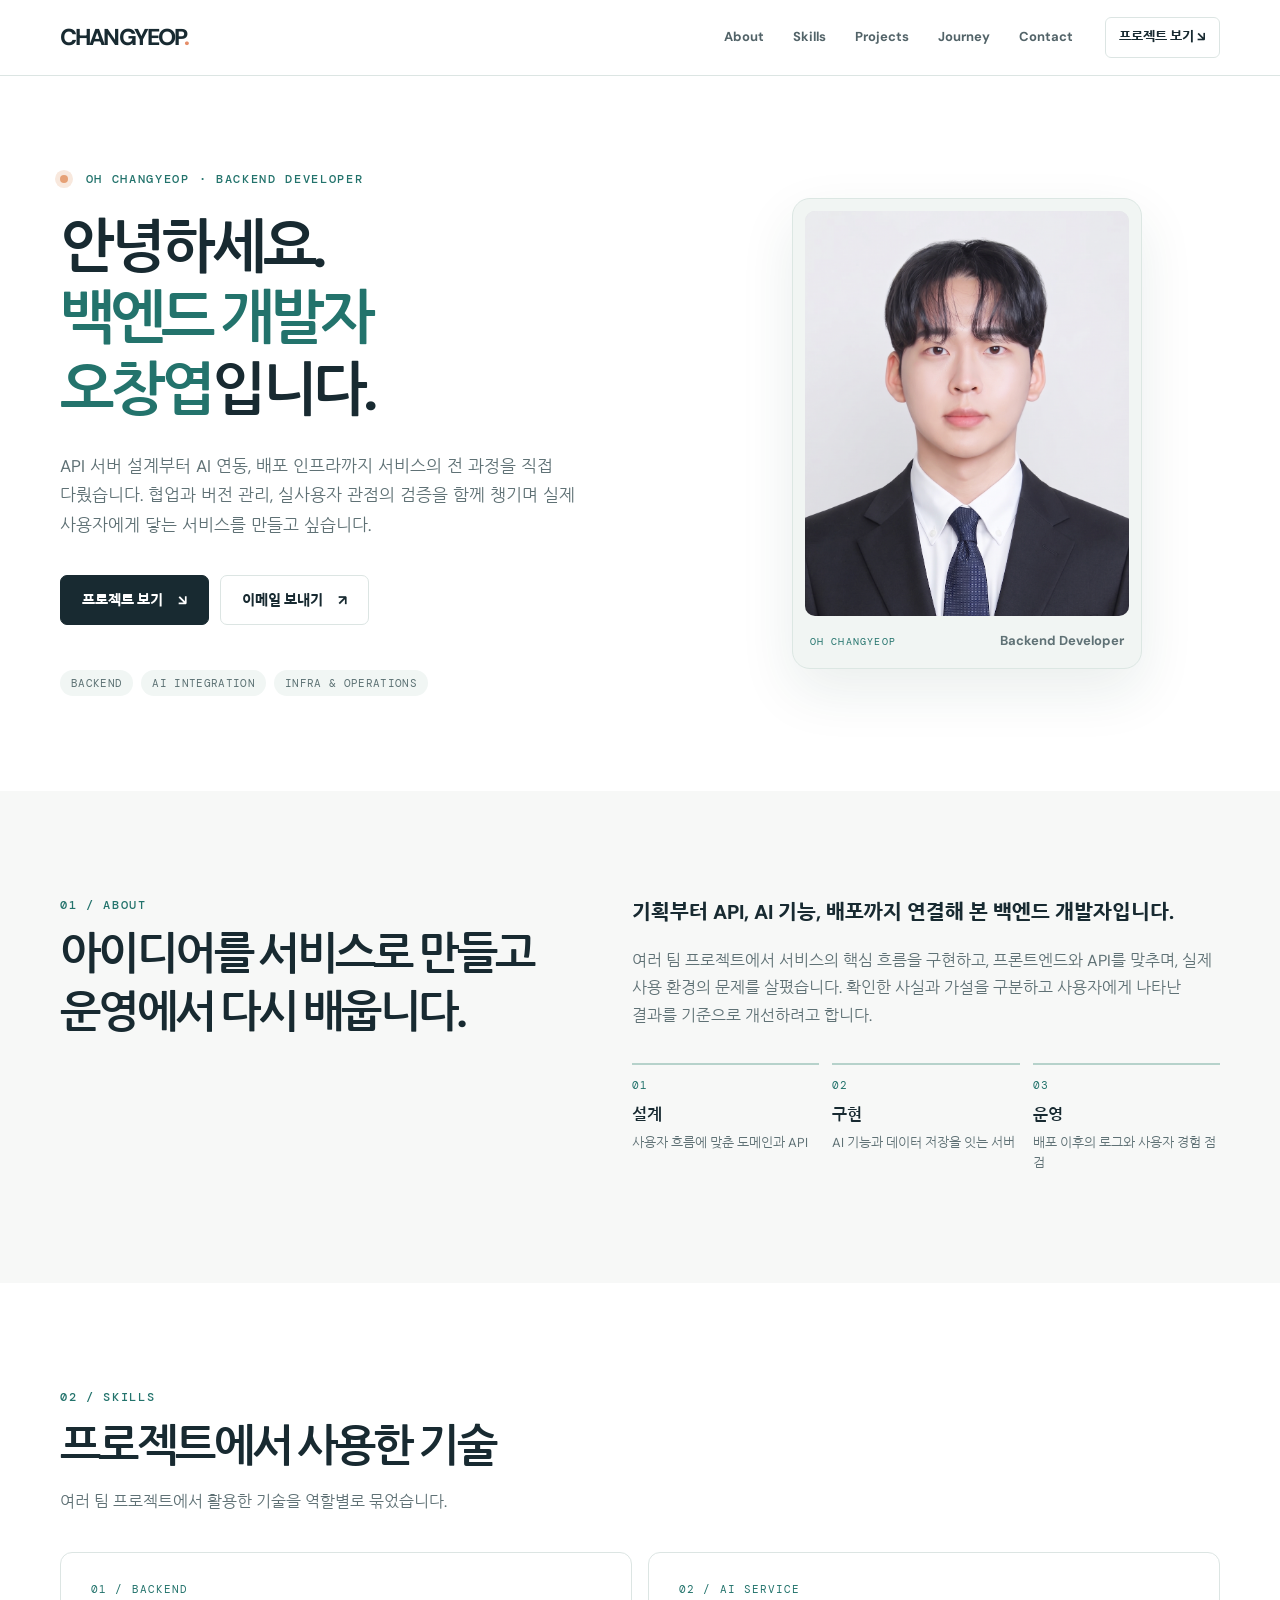
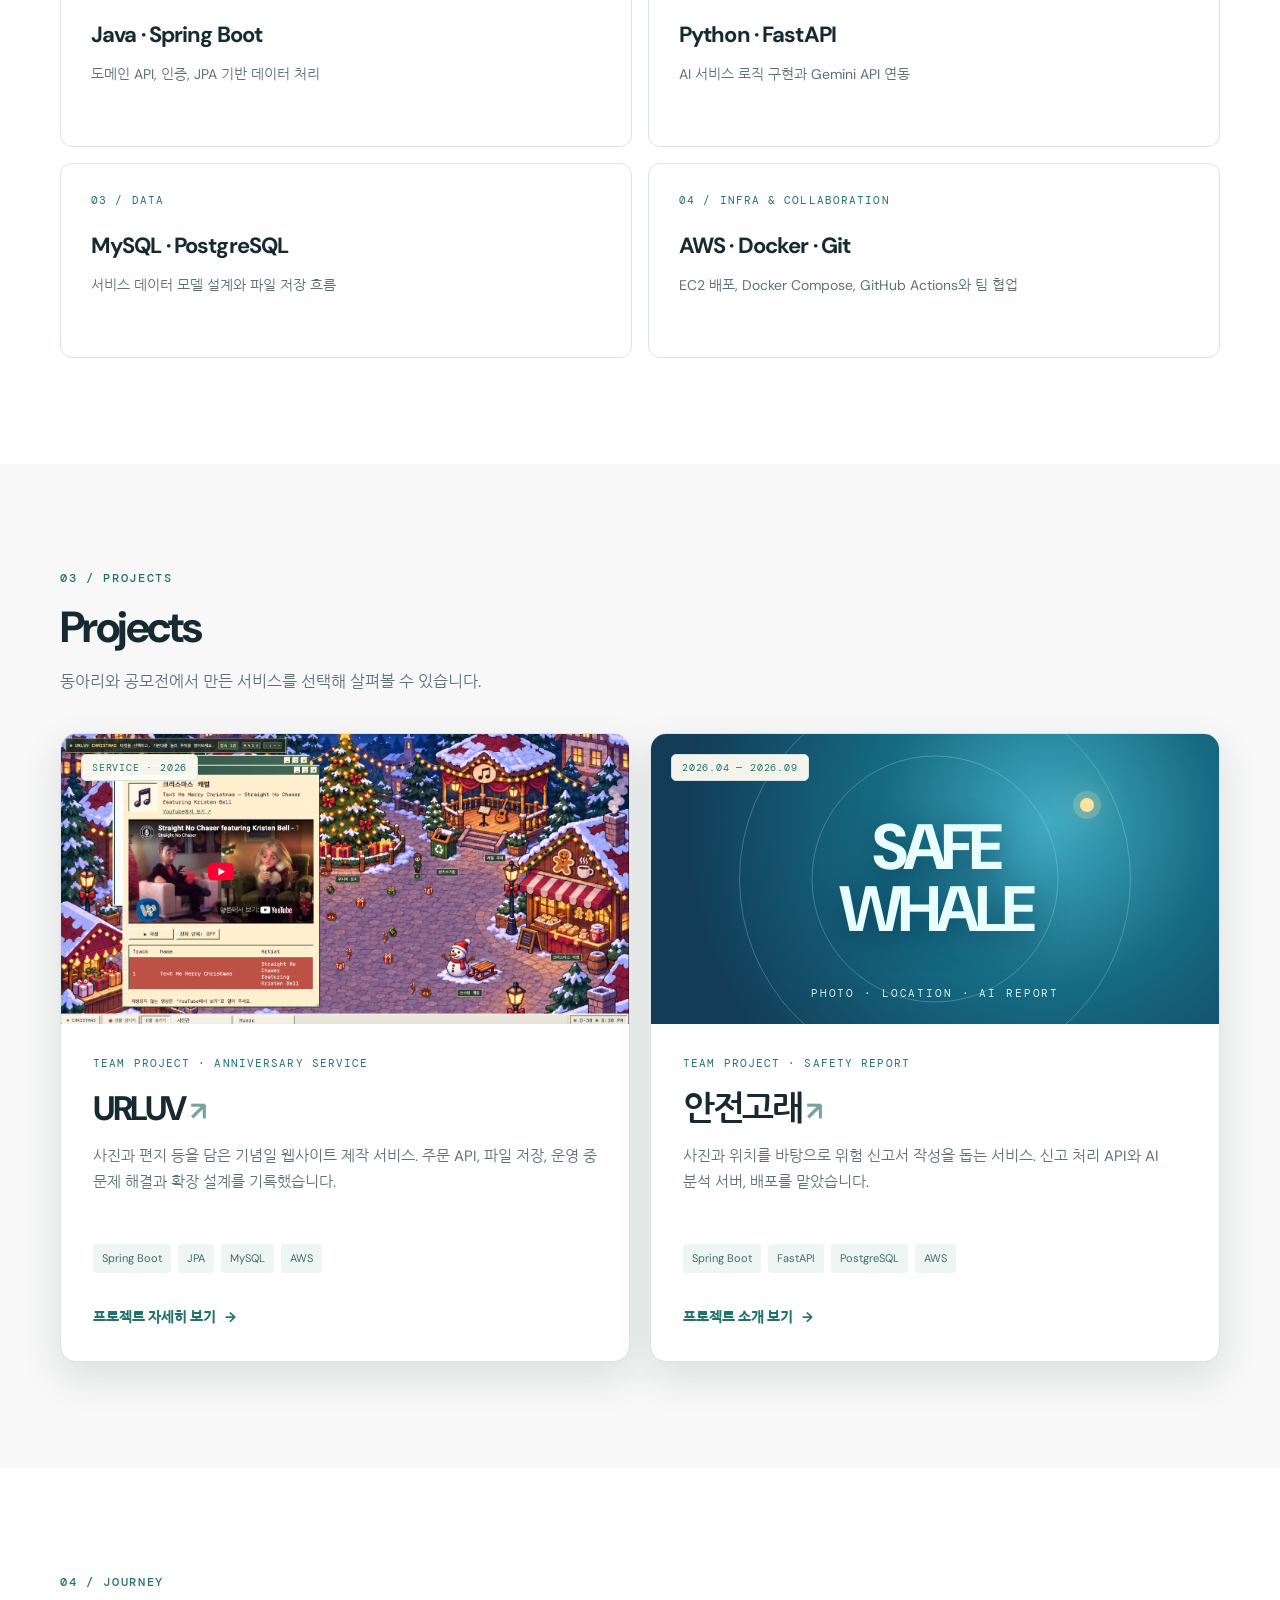
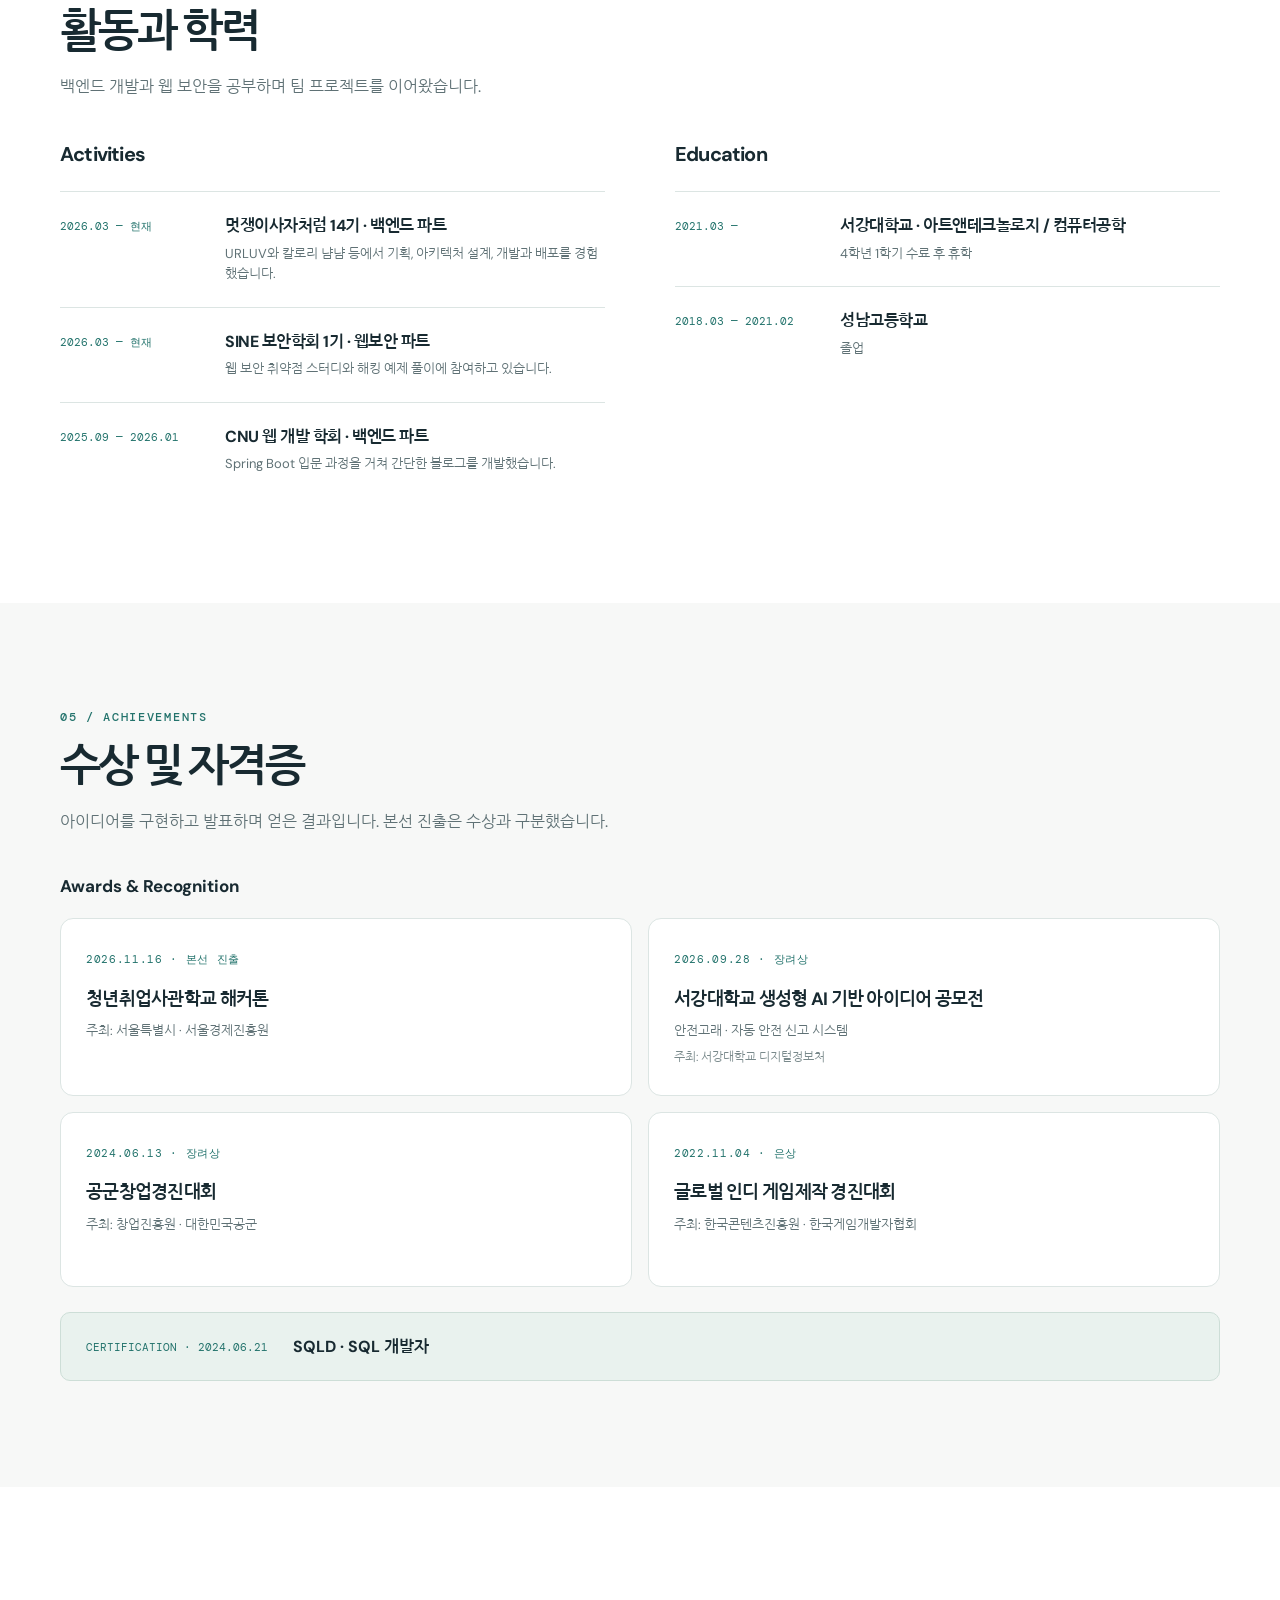
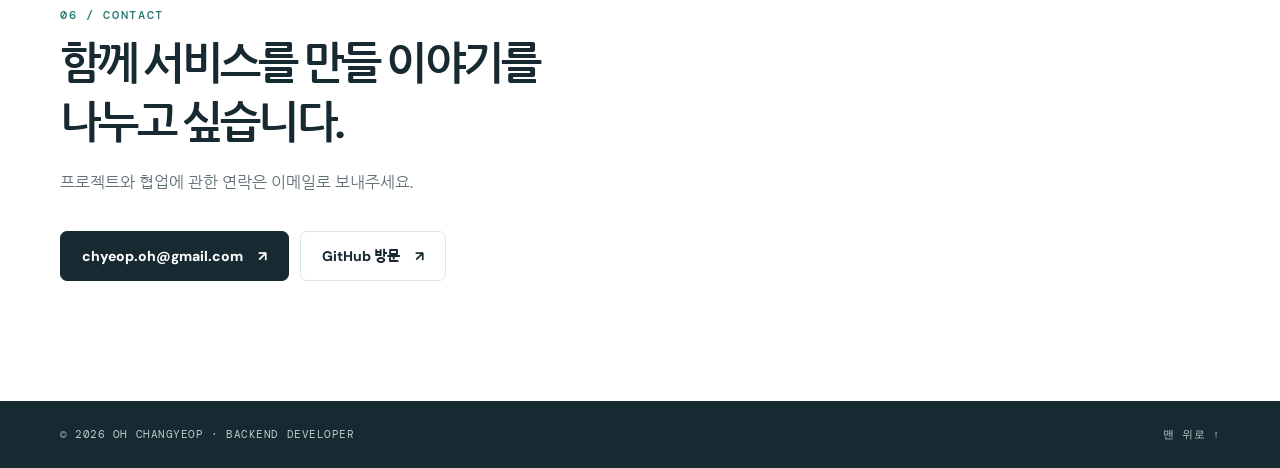
==== index.html @ 97511f9c "Refine profile layout and add achievements" ====
<!doctype html>
<html lang="ko">
<head>
  <meta charset="utf-8">
  <meta name="viewport" content="width=device-width, initial-scale=1">
  <meta name="description" content="백엔드 개발자 오창엽의 포트폴리오. 프로젝트, 기술, 활동, 수상과 자격증을 소개합니다.">
  <meta name="theme-color" content="#f7f8f7">
  <title>오창엽 | 백엔드 개발자 포트폴리오</title>
  <link rel="stylesheet" href="home.css">
</head>
<body id="top">
  <a class="skip" href="#main">본문으로 이동</a>
  <header class="site-header">
    <div class="wrap header-inner">
      <a class="wordmark" href="#top" aria-label="오창엽 포트폴리오 홈">CHANGYEOP<span>.</span></a>
      <nav aria-label="주요 메뉴"><a href="#about">About</a><a href="#skills">Skills</a><a href="#projects">Projects</a><a href="#journey">Journey</a><a href="#contact">Contact</a></nav>
      <a class="header-project" href="#projects">프로젝트 보기 <span aria-hidden="true">↘</span></a>
    </div>
  </header>

  <main id="main">
    <section class="hero wrap" aria-labelledby="hero-title">
      <div class="hero-copy">
        <p class="eyebrow"><span class="status-dot"></span> OH CHANGYEOP · BACKEND DEVELOPER</p>
        <h1 id="hero-title">안녕하세요.<br><em>백엔드 개발자 오창엽</em>입니다.</h1>
        <p class="hero-lead">API 서버 설계부터 AI 연동, 배포 인프라까지 서비스의 전 과정을 직접 다뤘습니다. 협업과 버전 관리, 실사용자 관점의 검증을 함께 챙기며 실제 사용자에게 닿는 서비스를 만들고 싶습니다.</p>
        <div class="hero-actions"><a class="button button-dark" href="#projects">프로젝트 보기 <span aria-hidden="true">↘</span></a><a class="button button-light" href="mailto:chyeop.oh@gmail.com">이메일 보내기 <span aria-hidden="true">↗</span></a></div>
        <div class="hero-points" aria-label="관심 분야"><span>BACKEND</span><span>AI INTEGRATION</span><span>INFRA &amp; OPERATIONS</span></div>
      </div>
      <figure class="profile-card"><div class="profile-frame"><img src="assets/profile.png" alt="정장을 입은 오창엽의 증명사진" fetchpriority="high"></div><figcaption><span>OH CHANGYEOP</span><strong>Backend Developer</strong></figcaption></figure>
    </section>

    <section class="section section-alt" id="about">
      <div class="wrap about-grid">
        <div class="section-intro"><p class="eyebrow">01 / ABOUT</p><h2>아이디어를 서비스로 만들고<br>운영에서 다시 배웁니다.</h2></div>
        <div class="about-body"><p class="about-strong">기획부터 API, AI 기능, 배포까지 연결해 본 백엔드 개발자입니다.</p><p>여러 팀 프로젝트에서 서비스의 핵심 흐름을 구현하고, 프론트엔드와 API를 맞추며, 실제 사용 환경의 문제를 살폈습니다. 확인한 사실과 가설을 구분하고 사용자에게 나타난 결과를 기준으로 개선하려고 합니다.</p>
          <div class="about-notes"><div><span>01</span><strong>설계</strong><p>사용자 흐름에 맞춘 도메인과 API</p></div><div><span>02</span><strong>구현</strong><p>AI 기능과 데이터 저장을 잇는 서버</p></div><div><span>03</span><strong>운영</strong><p>배포 이후의 로그와 사용자 경험 점검</p></div></div>
        </div>
      </div>
    </section>

    <section class="section" id="skills">
      <div class="wrap"><div class="section-heading"><p class="eyebrow">02 / SKILLS</p><h2>프로젝트에서 사용한 기술</h2><p>여러 팀 프로젝트에서 활용한 기술을 역할별로 묶었습니다.</p></div>
        <div class="skill-grid">
          <article class="skill-card"><span>01 / BACKEND</span><h3>Java · Spring Boot</h3><p>도메인 API, 인증, JPA 기반 데이터 처리</p></article>
          <article class="skill-card"><span>02 / AI SERVICE</span><h3>Python · FastAPI</h3><p>AI 서비스 로직 구현과 Gemini API 연동</p></article>
          <article class="skill-card"><span>03 / DATA</span><h3>MySQL · PostgreSQL</h3><p>서비스 데이터 모델 설계와 파일 저장 흐름</p></article>
          <article class="skill-card"><span>04 / INFRA &amp; COLLABORATION</span><h3>AWS · Docker · Git</h3><p>EC2 배포, Docker Compose, GitHub Actions와 팀 협업</p></article>
        </div>
      </div>
    </section>

    <section class="section section-alt" id="projects">
      <div class="wrap"><div class="section-heading"><p class="eyebrow">03 / PROJECTS</p><h2>Projects</h2><p>동아리와 공모전에서 만든 서비스를 선택해 살펴볼 수 있습니다.</p></div>
        <div class="project-grid">
          <a class="project-card" href="urluv.html" aria-label="URLUV 프로젝트 상세 보기">
            <div class="project-image"><img src="assets/christmas-template.png" alt="URLUV 크리스마스 템플릿의 마켓 화면" loading="lazy"><span class="image-badge">SERVICE · 2026</span></div>
            <div class="project-body"><span class="project-type">TEAM PROJECT · ANNIVERSARY SERVICE</span><h3>URLUV <span aria-hidden="true">↗</span></h3><p>사진과 편지 등을 담은 기념일 웹사이트 제작 서비스. 주문 API, 파일 저장, 운영 중 문제 해결과 확장 설계를 기록했습니다.</p><div class="project-tags"><span>Spring Boot</span><span>JPA</span><span>MySQL</span><span>AWS</span></div><span class="project-link">프로젝트 자세히 보기 <b aria-hidden="true">→</b></span></div>
          </a>
          <a class="project-card" href="safewhale.html" aria-label="안전고래 프로젝트 소개 보기">
            <div class="project-image whale-image"><div class="whale-art" aria-hidden="true"><span class="whale-radar"></span><span class="whale-mark">SAFE<br>WHALE</span><span class="whale-coordinates">PHOTO · LOCATION · AI REPORT</span></div><span class="image-badge">2026.04 — 2026.09</span></div>
            <div class="project-body"><span class="project-type">TEAM PROJECT · SAFETY REPORT</span><h3>안전고래 <span aria-hidden="true">↗</span></h3><p>사진과 위치를 바탕으로 위험 신고서 작성을 돕는 서비스. 신고 처리 API와 AI 분석 서버, 배포를 맡았습니다.</p><div class="project-tags"><span>Spring Boot</span><span>FastAPI</span><span>PostgreSQL</span><span>AWS</span></div><span class="project-link">프로젝트 소개 보기 <b aria-hidden="true">→</b></span></div>
          </a>
        </div>
      </div>
    </section>

    <section class="section" id="journey"><div class="wrap"><div class="section-heading"><p class="eyebrow">04 / JOURNEY</p><h2>활동과 학력</h2><p>백엔드 개발과 웹 보안을 공부하며 팀 프로젝트를 이어왔습니다.</p></div>
      <div class="journey-grid"><div class="journey-column"><h3>Activities</h3>
        <article class="journey-item"><span>2026.03 — 현재</span><div><h4>멋쟁이사자처럼 14기 · 백엔드 파트</h4><p>URLUV와 칼로리 냠냠 등에서 기획, 아키텍처 설계, 개발과 배포를 경험했습니다.</p></div></article>
        <article class="journey-item"><span>2026.03 — 현재</span><div><h4>SINE 보안학회 1기 · 웹보안 파트</h4><p>웹 보안 취약점 스터디와 해킹 예제 풀이에 참여하고 있습니다.</p></div></article>
        <article class="journey-item"><span>2025.09 — 2026.01</span><div><h4>CNU 웹 개발 학회 · 백엔드 파트</h4><p>Spring Boot 입문 과정을 거쳐 간단한 블로그를 개발했습니다.</p></div></article>
      </div><div class="journey-column"><h3>Education</h3>
        <article class="journey-item"><span>2021.03 —</span><div><h4>서강대학교 · 아트앤테크놀로지 / 컴퓨터공학</h4><p>4학년 1학기 수료 후 휴학</p></div></article>
        <article class="journey-item"><span>2018.03 — 2021.02</span><div><h4>성남고등학교</h4><p>졸업</p></div></article>
      </div></div>
    </div></section>

    <section class="section section-alt" id="achievements"><div class="wrap"><div class="section-heading"><p class="eyebrow">05 / ACHIEVEMENTS</p><h2>수상 및 자격증</h2><p>아이디어를 구현하고 발표하며 얻은 결과입니다. 본선 진출은 수상과 구분했습니다.</p></div>
      <h3 class="achievement-subtitle">Awards &amp; Recognition</h3><div class="achievement-grid">
        <article class="achievement-card"><span>2026.11.16 · 본선 진출</span><h3>청년취업사관학교 해커톤</h3><p>주최: 서울특별시 · 서울경제진흥원</p></article>
        <article class="achievement-card"><span>2026.09.28 · 장려상</span><h3>서강대학교 생성형 AI 기반 아이디어 공모전</h3><p>안전고래 · 자동 안전 신고 시스템</p><small>주최: 서강대학교 디지털정보처</small></article>
        <article class="achievement-card"><span>2024.06.13 · 장려상</span><h3>공군창업경진대회</h3><p>주최: 창업진흥원 · 대한민국공군</p></article>
        <article class="achievement-card"><span>2022.11.04 · 은상</span><h3>글로벌 인디 게임제작 경진대회</h3><p>주최: 한국콘텐츠진흥원 · 한국게임개발자협회</p></article>
      </div><div class="certification-row"><span>CERTIFICATION · 2024.06.21</span><strong>SQLD · SQL 개발자</strong></div>
    </div></section>

    <section class="closing wrap" id="contact"><p class="eyebrow">06 / CONTACT</p><h2>함께 서비스를 만들 이야기를<br>나누고 싶습니다.</h2><p>프로젝트와 협업에 관한 연락은 이메일로 보내주세요.</p><div class="hero-actions"><a class="button button-dark" href="mailto:chyeop.oh@gmail.com">chyeop.oh@gmail.com <span aria-hidden="true">↗</span></a><a class="button button-light" href="https://github.com/channi3714" target="_blank" rel="noopener noreferrer">GitHub 방문 <span aria-hidden="true">↗</span></a></div></section>
  </main>

  <footer><div class="wrap footer-inner"><span>© 2026 OH CHANGYEOP · BACKEND DEVELOPER</span><a href="#top">맨 위로 ↑</a></div></footer>
</body>
</html>
---- home.css ----
@import url('https://fonts.googleapis.com/css2?family=DM+Mono:wght@400;500&family=DM+Sans:wght@400;500;600;700;800&family=Nanum+Gothic:wght@400;700;800&display=swap');
:root{--ink:#182a31;--muted:#5f7175;--line:#dce5e3;--teal:#23736c;--cream:#f7f8f7;--white:#fff}*{box-sizing:border-box}html{scroll-behavior:smooth}body{margin:0;color:var(--ink);background:var(--white);font:16px/1.72 'DM Sans','Nanum Gothic',sans-serif}a{color:inherit;text-decoration:none}img{display:block;max-width:100%}.wrap{width:min(1160px,calc(100% - 48px));margin:auto}.skip{position:absolute;left:12px;top:-60px;z-index:30;background:var(--ink);color:white;padding:8px 12px}.skip:focus{top:12px}a:focus-visible{outline:3px solid #e29c76;outline-offset:4px}.site-header{height:76px;position:sticky;top:0;z-index:20;background:#fffffff2;border-bottom:1px solid var(--line);backdrop-filter:blur(14px)}.header-inner{height:100%;display:flex;align-items:center;gap:32px}.wordmark{font-weight:800;letter-spacing:-.08em;font-size:23px;line-height:1}.wordmark span{color:#e58e69}.site-header nav{display:flex;gap:29px;margin-left:auto}.site-header nav a{font-size:13px;font-weight:700;color:#526368}.site-header nav a:hover,.header-project:hover,.footer-inner a:hover{color:var(--teal)}.header-project{font-size:13px;font-weight:800;border:1px solid var(--line);border-radius:6px;padding:8px 13px}.hero{min-height:710px;display:grid;grid-template-columns:1.07fr .93fr;align-items:center;gap:70px;padding-block:95px}.eyebrow{color:var(--teal);font:500 12px 'DM Mono',monospace;letter-spacing:.14em;margin:0}.status-dot{display:inline-block;width:8px;height:8px;background:#e6a176;border-radius:50%;box-shadow:0 0 0 5px #f8e8dd;margin-right:9px}.hero h1{font-size:clamp(43px,4.5vw,64px);line-height:1.24;letter-spacing:-.075em;word-break:keep-all;margin:25px 0 26px}.hero h1 em{color:var(--teal);font-style:normal}.hero-lead{max-width:520px;color:var(--muted);font-size:17px;word-break:keep-all;margin:0}.hero-actions{display:flex;gap:11px;flex-wrap:wrap;margin-top:35px}.button{min-height:50px;display:inline-flex;align-items:center;justify-content:center;gap:15px;padding:10px 21px;border-radius:7px;border:1px solid var(--line);font-weight:800;font-size:14px;transition:transform .2s,background .2s}.button:hover{transform:translateY(-2px)}.button-dark{background:var(--ink);border-color:var(--ink);color:white}.button-dark:hover{background:var(--teal)}.button-light{background:white}.button-light:hover{background:#edf5f2}.hero-points{display:flex;gap:8px;flex-wrap:wrap;margin-top:45px}.hero-points span{font:11px 'DM Mono',monospace;letter-spacing:.03em;color:#5d7274;background:#f1f6f4;border-radius:99px;padding:6px 11px}.hero-art{position:relative;min-height:480px;background:#e8efec;border:1px solid #d2dfdb;border-radius:22px;overflow:hidden;box-shadow:0 25px 65px #173e3a1c}.hero-art::after{content:'';position:absolute;inset:auto 0 0;height:125px;background:linear-gradient(transparent,#143b3bb3);pointer-events:none}.art-caption{position:absolute;z-index:2;top:27px;left:28px;background:#fffef7f2;border-radius:8px;padding:10px 15px;box-shadow:0 10px 30px #001d2530}.art-caption span{display:block;color:var(--teal);font:10px 'DM Mono',monospace;letter-spacing:.13em}.art-caption strong{font-size:22px;letter-spacing:-.05em}.art-main{width:100%;height:100%;position:absolute;inset:0;object-fit:cover;object-position:66% 50%}.art-secondary{position:absolute;width:46%;height:40%;right:-1%;bottom:4%;object-fit:cover;object-position:35% 40%;border:7px solid white;border-radius:12px;box-shadow:0 15px 32px #001d254a;transform:rotate(4deg);z-index:1}.art-label{position:absolute;z-index:2;bottom:26px;left:26px;color:white;font:11px 'DM Mono',monospace;letter-spacing:.16em}.section{padding:106px 0;scroll-margin-top:76px}.section-alt{background:var(--cream)}.section-intro h2,.section-heading h2,.closing h2{font-size:clamp(32px,3.4vw,46px);line-height:1.34;letter-spacing:-.06em;word-break:keep-all;margin:12px 0 0}.about-grid{display:grid;grid-template-columns:.9fr 1.1fr;gap:90px}.about-body>p{color:var(--muted);margin:0 0 20px;word-break:keep-all}.about-body .about-strong{font-size:20px;font-weight:800;color:var(--ink);line-height:1.5}.about-notes{display:grid;grid-template-columns:repeat(3,1fr);gap:13px;margin-top:34px}.about-notes>div{border-top:2px solid #b6d2cb;padding-top:13px}.about-notes span,.skill-card>span,.project-type{display:block;color:var(--teal);font:11px 'DM Mono',monospace;letter-spacing:.1em}.about-notes strong{display:block;margin-top:9px;font-size:16px}.about-notes p{margin:4px 0;color:var(--muted);font-size:13px;line-height:1.55}.section-heading{margin-bottom:37px}.section-heading p:last-child{color:var(--muted);margin:12px 0 0}.skill-grid{display:grid;grid-template-columns:repeat(2,1fr);gap:16px}.skill-card{border:1px solid var(--line);border-radius:12px;padding:29px 30px;background:white;min-height:195px}.skill-card h3{font-size:22px;letter-spacing:-.04em;margin:20px 0 8px}.skill-card p{color:var(--muted);margin:0;font-size:14px}.project-card{display:grid;grid-template-columns:1.05fr .95fr;background:white;border:1px solid var(--line);border-radius:16px;overflow:hidden;box-shadow:0 15px 38px #153b3920;transition:transform .25s,box-shadow .25s}.project-card:hover{transform:translateY(-5px);box-shadow:0 25px 50px #153b3930}.project-image{min-height:350px;position:relative;background:#eaf3f6;overflow:hidden}.project-image img{width:100%;height:100%;position:absolute;inset:0;object-fit:cover;object-position:43% 50%;transition:transform .4s}.project-card:hover .project-image img{transform:scale(1.035)}.image-badge{position:absolute;top:20px;left:20px;background:#fffef5f2;border:1px solid #d6e0dc;border-radius:5px;padding:6px 10px;color:var(--teal);font:10px 'DM Mono',monospace;letter-spacing:.08em}.project-body{padding:42px;display:flex;flex-direction:column;align-items:flex-start}.project-body h3{font-size:40px;line-height:1.1;letter-spacing:-.07em;margin:20px 0 17px}.project-body h3 span{font-size:26px;color:#76a399}.project-body>p{color:var(--muted);font-size:15px;word-break:keep-all;margin:0}.project-tags{display:flex;gap:7px;flex-wrap:wrap;margin-top:22px}.project-tags span{font-size:11px;background:#eef5f2;color:#3f6e67;padding:5px 9px;border-radius:4px}.project-link{color:var(--teal);font-size:14px;font-weight:800;margin-top:auto;padding-top:32px}.project-link b{margin-left:6px}.closing{padding-block:120px}.closing h2{margin-bottom:17px}.closing>p:not(.eyebrow){color:var(--muted);max-width:580px;margin:0 0 28px}footer{background:var(--ink);color:#b8cdca;padding:26px 0}.footer-inner{display:flex;justify-content:space-between;gap:20px;font:11px 'DM Mono',monospace;letter-spacing:.05em}@media(max-width:900px){.hero{grid-template-columns:1fr;min-height:0;gap:45px}.hero-art{min-height:460px}.about-grid{gap:40px}.project-body{padding:30px}}@media(max-width:650px){.wrap{width:calc(100% - 36px)}.site-header{height:66px}.header-inner{gap:12px}.wordmark{font-size:18px}.site-header nav{gap:13px}.site-header nav a{font-size:11px}.header-project{display:none}.hero{padding-block:66px;gap:38px}.hero h1{font-size:40px}.hero-lead{font-size:15px}.hero-points{margin-top:30px}.hero-art{min-height:350px}.art-caption{top:16px;left:16px}.art-secondary{width:48%;height:36%}.section{padding:75px 0}.about-grid,.skill-grid,.project-card{grid-template-columns:1fr}.about-notes{gap:10px}.about-notes p{font-size:12px}.skill-card{min-height:0;padding:25px}.project-image{min-height:300px}.project-body{padding:29px}.project-link{padding-top:24px}.closing{padding-block:85px}.footer-inner{flex-direction:column}}
@media(prefers-reduced-motion:reduce){html{scroll-behavior:auto}.button,.project-card,.project-image img{transition:none}}

/* Portfolio-wide sections */
.profile-card{margin:0;width:min(100%,350px);justify-self:center;padding:12px;background:#f1f5f3;border:1px solid #dce7e3;border-radius:18px;box-shadow:0 22px 56px #173e3a17}
.profile-frame{aspect-ratio:4/5;border-radius:10px;overflow:hidden;background:#e6e8e7}.profile-frame img{width:100%;height:100%;object-fit:cover;object-position:center 16%}.profile-card figcaption{display:flex;align-items:baseline;justify-content:space-between;gap:10px;padding:14px 5px 3px;color:var(--ink)}.profile-card figcaption span{font:10px 'DM Mono',monospace;letter-spacing:.12em;color:var(--teal)}.profile-card figcaption strong{font-size:13px;font-weight:700;color:var(--muted)}
.project-grid{display:grid;grid-template-columns:repeat(2,minmax(0,1fr));gap:20px}.project-grid .project-card{display:flex;flex-direction:column;height:100%}.project-grid .project-image{min-height:290px}.project-grid .project-body{flex:1;padding:32px}.project-grid .project-body h3{font-size:34px}.project-grid .project-body>p{min-height:78px}.project-grid .project-tags{margin-bottom:2px}.project-grid .project-link{padding-top:30px}
.whale-image{background:radial-gradient(circle at 70% 30%,#40abc2 0,#166a83 38%,#123c57 82%)}.whale-image::before,.whale-image::after{content:'';position:absolute;border:1px solid #b9edec45;border-radius:50%;width:390px;height:390px;left:50%;top:50%;transform:translate(-50%,-50%)}.whale-image::after{width:245px;height:245px}.whale-art{height:100%;min-height:290px;position:relative;display:flex;align-items:center;justify-content:center;flex-direction:column;color:#e9ffff}.whale-mark{font:800 clamp(40px,5vw,72px)/.96 'DM Sans',sans-serif;letter-spacing:-.08em;text-align:center;text-shadow:0 8px 30px #001f3b88;z-index:1}.whale-coordinates{position:absolute;bottom:24px;font:11px 'DM Mono',monospace;letter-spacing:.17em;color:#d0f1f0}.whale-radar{position:absolute;width:14px;height:14px;right:22%;top:22%;border-radius:50%;background:#ffe1a0;box-shadow:0 0 0 7px #ffe1a038,0 0 35px #ffe1a0}
.journey-grid{display:grid;grid-template-columns:1fr 1fr;gap:70px}.journey-column h3{font-size:20px;letter-spacing:-.04em;margin:0 0 20px}.journey-item{border-top:1px solid var(--line);padding:22px 0;display:grid;grid-template-columns:145px 1fr;gap:20px}.journey-item>span{font:11px 'DM Mono',monospace;color:var(--teal);padding-top:5px}.journey-item h4{font-size:16px;line-height:1.45;letter-spacing:-.03em;margin:0 0 6px}.journey-item p{font-size:13px;color:var(--muted);line-height:1.6;margin:0}
.achievement-subtitle{font-size:17px;margin:0 0 17px}.achievement-grid{display:grid;grid-template-columns:repeat(2,minmax(0,1fr));gap:16px}.achievement-card{border:1px solid var(--line);border-radius:13px;background:white;padding:25px;min-height:175px}.achievement-card>span{font:11px 'DM Mono',monospace;letter-spacing:.06em;color:var(--teal)}.achievement-card h3{font-size:18px;line-height:1.4;letter-spacing:-.04em;margin:15px 0 8px}.achievement-card p{color:var(--muted);font-size:13px;margin:8px 0 0}.achievement-card small{font-size:12px;color:#79898b}.certification-row{display:flex;align-items:center;gap:25px;margin-top:25px;padding:20px 25px;background:#e9f2ee;border:1px solid #cdded7;border-radius:10px}.certification-row span{font:11px 'DM Mono',monospace;color:var(--teal)}.certification-row strong{font-size:16px}
@media(max-width:900px){.site-header nav{gap:16px}.journey-grid{gap:30px}.journey-item{grid-template-columns:1fr;gap:4px}.profile-card{width:min(100%,400px)}}
@media(max-width:650px){.site-header nav{display:none}.header-project{display:block;margin-left:auto;font-size:11px;padding:6px 10px}.profile-card{width:min(100%,310px);padding:10px}.profile-card figcaption{padding:12px 4px 2px}.project-grid,.journey-grid,.achievement-grid{grid-template-columns:1fr}.project-grid .project-image,.whale-art{min-height:255px}.project-grid .project-body{padding:26px}.project-grid .project-body>p{min-height:0}.journey-item{grid-template-columns:110px 1fr;gap:12px}.achievement-card{min-height:0;padding:24px}.certification-row{align-items:flex-start;flex-direction:column;gap:6px}}
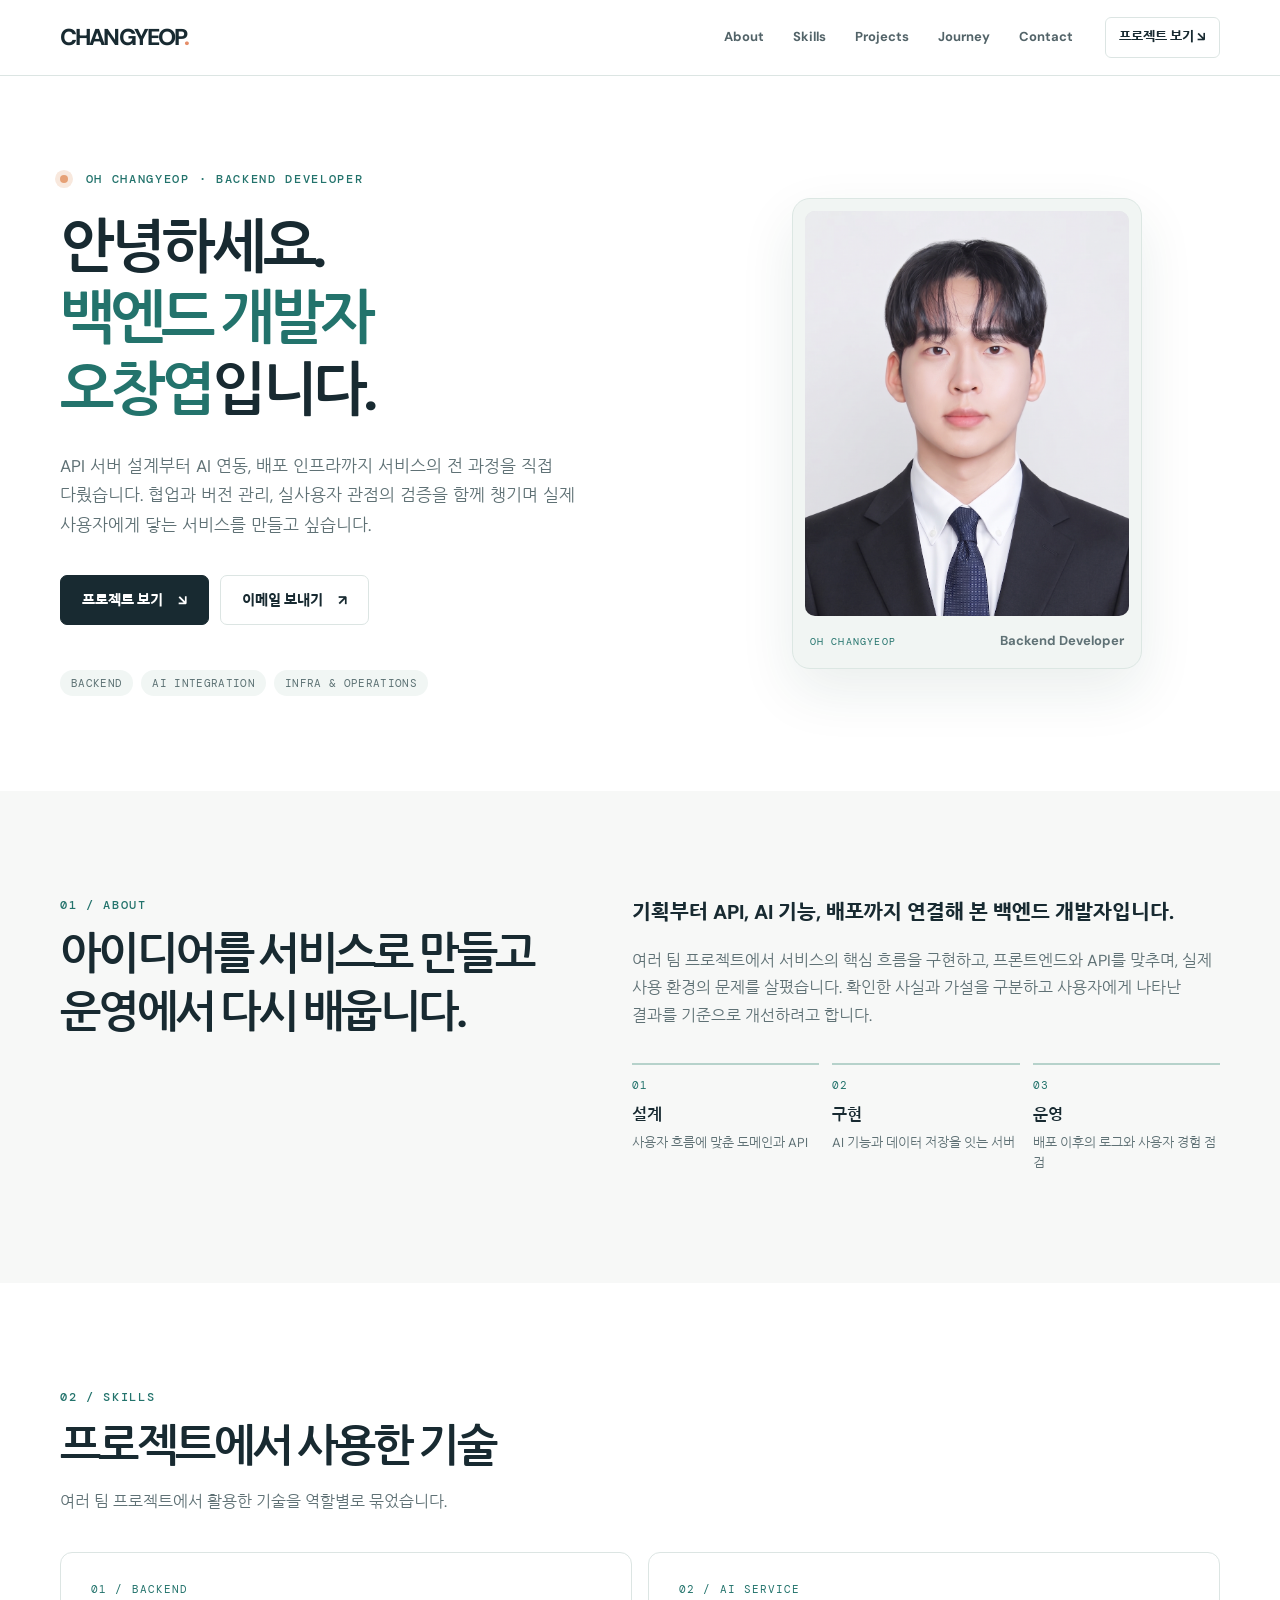
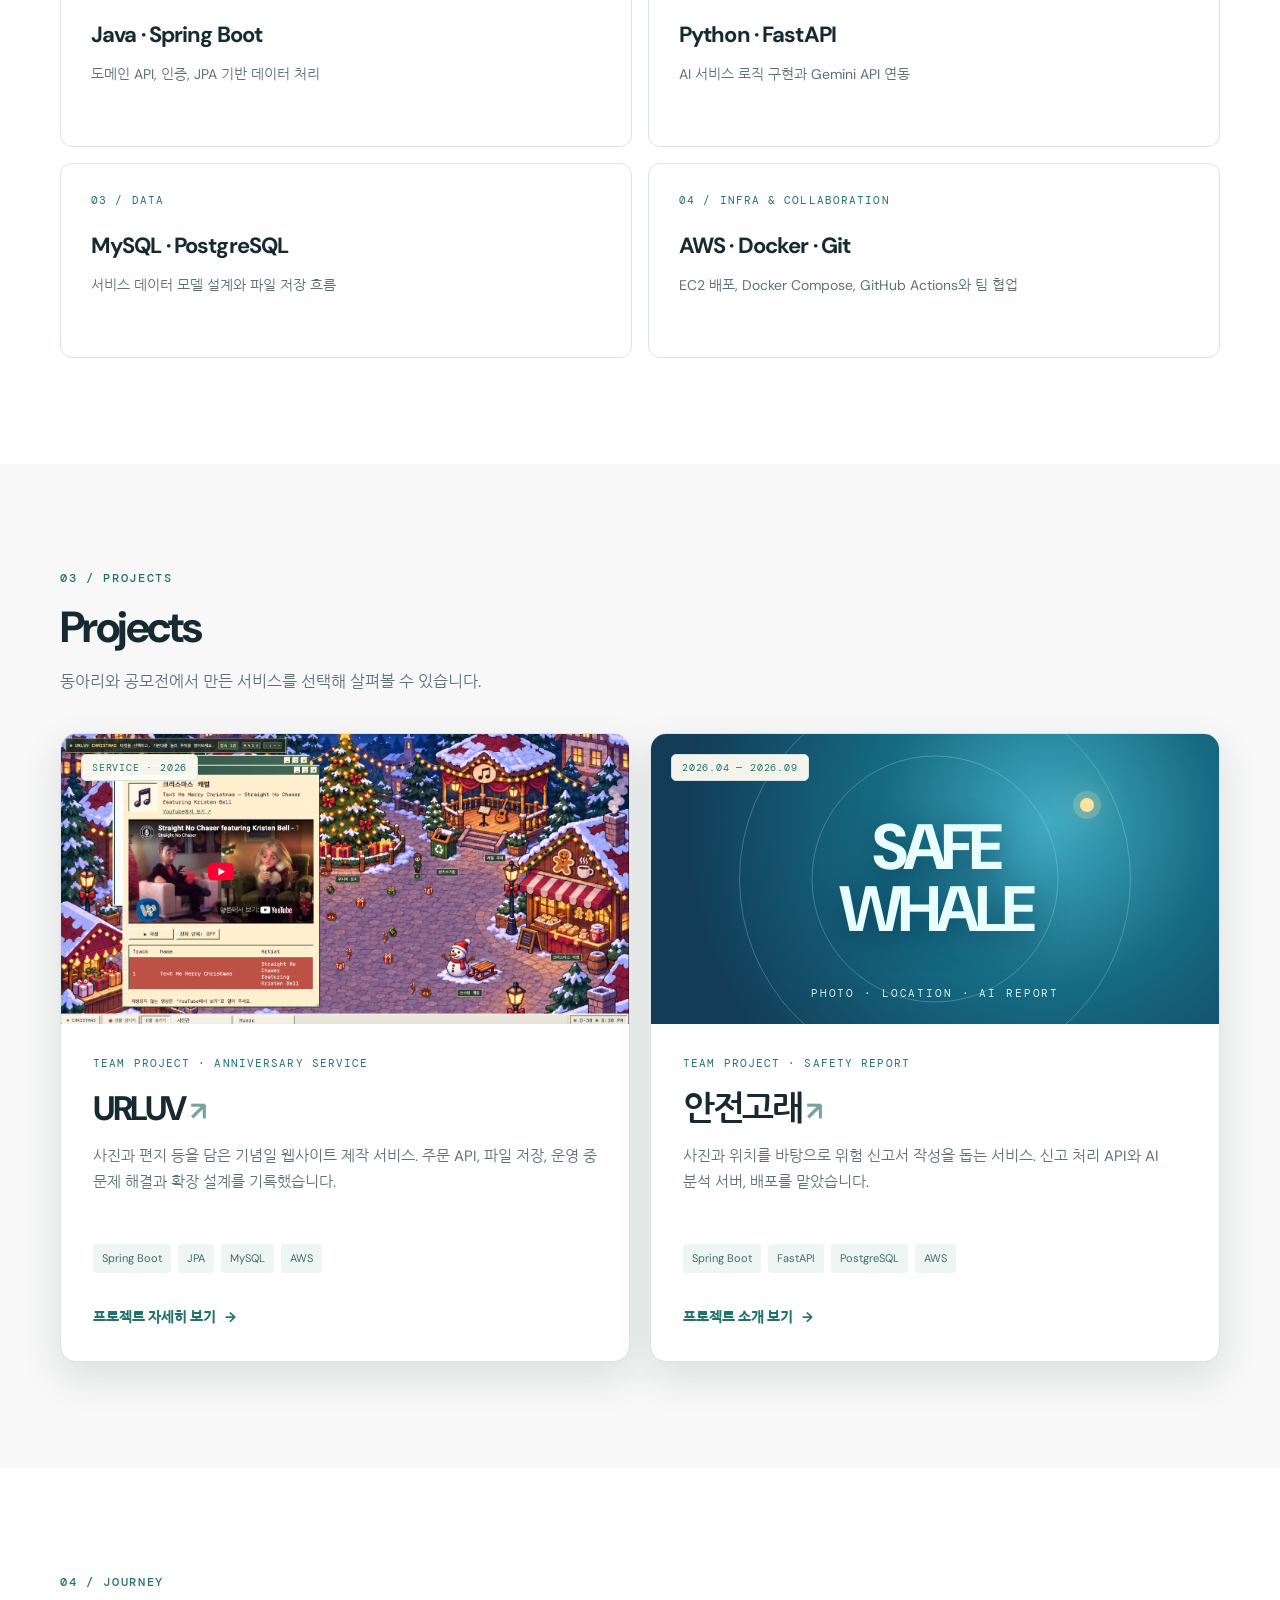
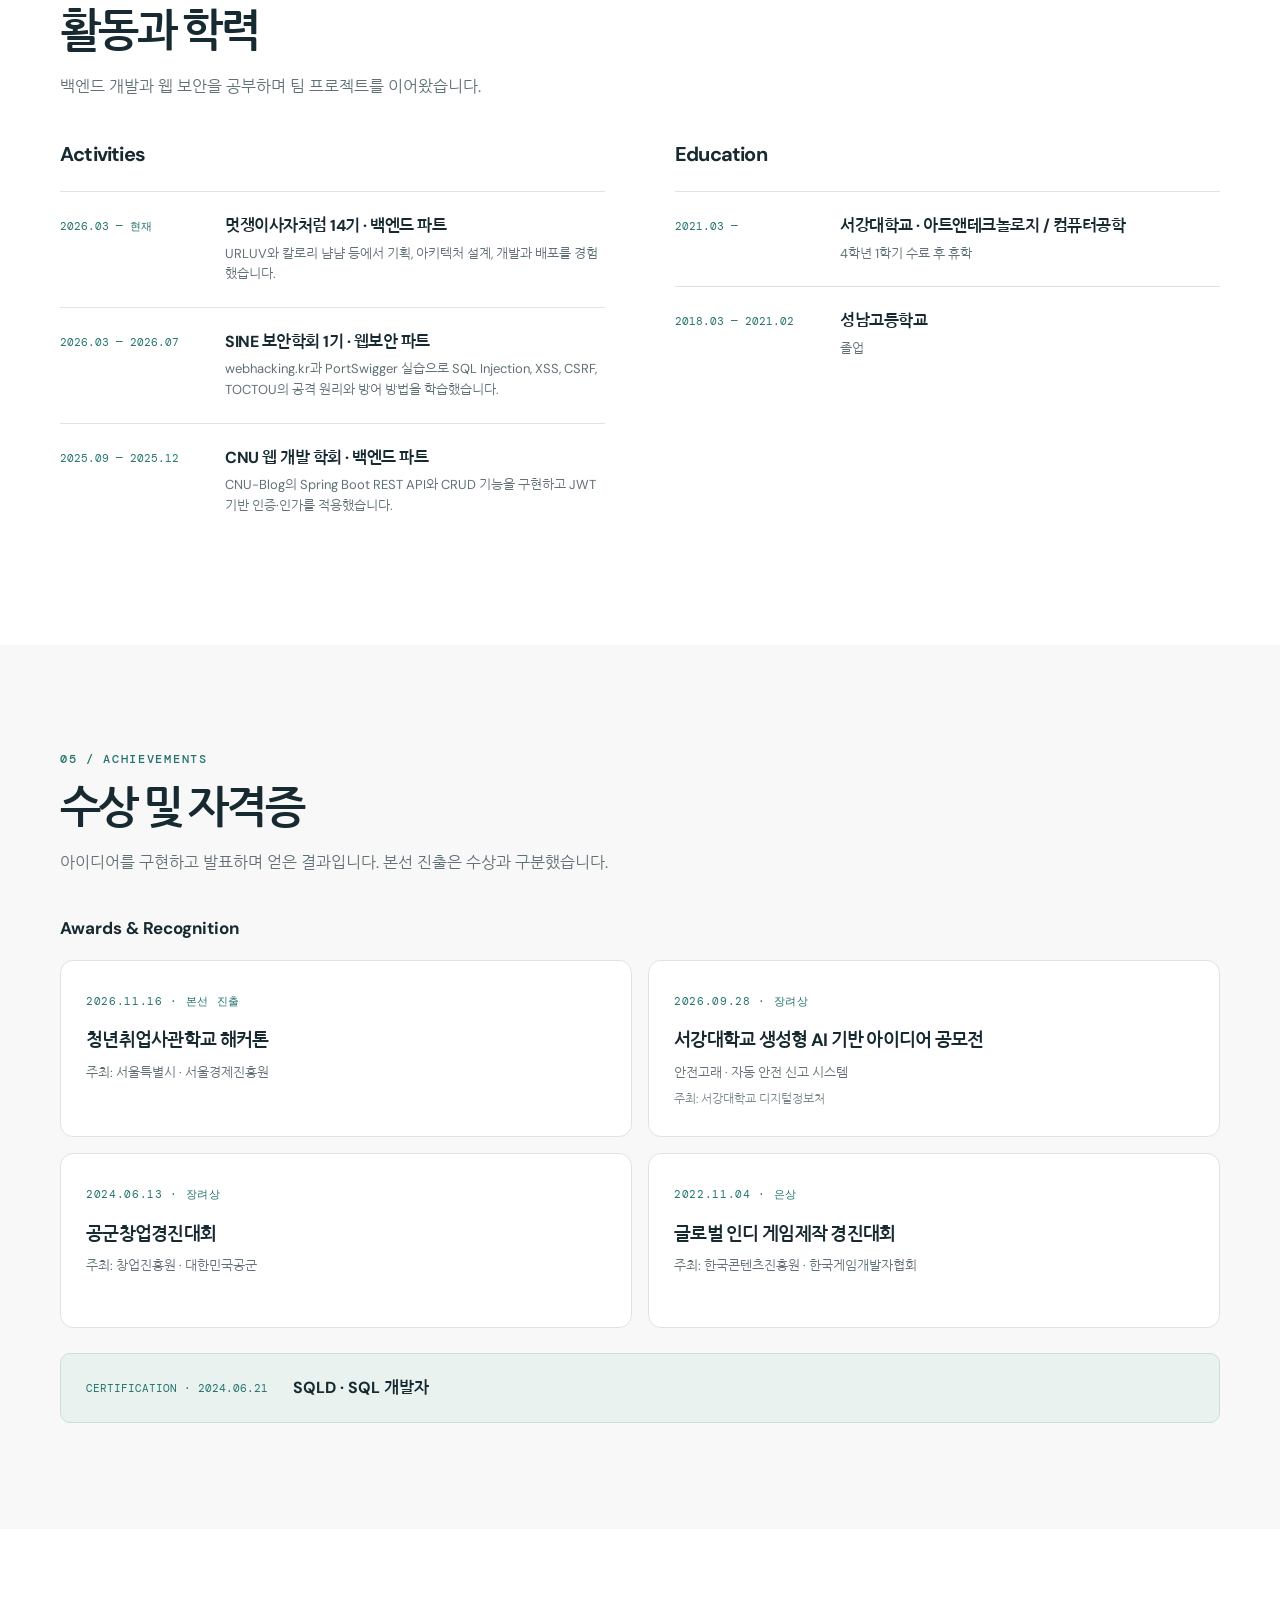
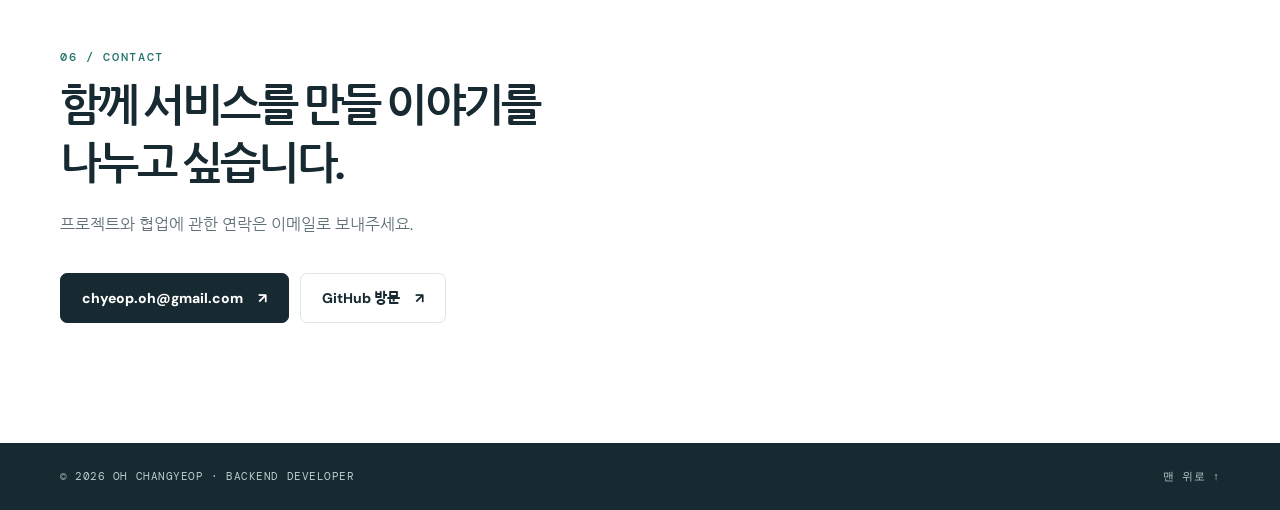
==== commit 98ff31d7: "Detail CNU and SINE activities" ====
--- a/index.html
+++ b/index.html
@@ -6,7 +6,7 @@
   <meta name="description" content="백엔드 개발자 오창엽의 포트폴리오. 프로젝트, 기술, 활동, 수상과 자격증을 소개합니다.">
   <meta name="theme-color" content="#f7f8f7">
   <title>오창엽 | 백엔드 개발자 포트폴리오</title>
-  <link rel="stylesheet" href="home.css">
+  <link rel="stylesheet" href="home.css?v=2">
 </head>
 <body id="top">
   <a class="skip" href="#main">본문으로 이동</a>
@@ -68,8 +68,8 @@
     <section class="section" id="journey"><div class="wrap"><div class="section-heading"><p class="eyebrow">04 / JOURNEY</p><h2>활동과 학력</h2><p>백엔드 개발과 웹 보안을 공부하며 팀 프로젝트를 이어왔습니다.</p></div>
       <div class="journey-grid"><div class="journey-column"><h3>Activities</h3>
         <article class="journey-item"><span>2026.03 — 현재</span><div><h4>멋쟁이사자처럼 14기 · 백엔드 파트</h4><p>URLUV와 칼로리 냠냠 등에서 기획, 아키텍처 설계, 개발과 배포를 경험했습니다.</p></div></article>
-        <article class="journey-item"><span>2026.03 — 현재</span><div><h4>SINE 보안학회 1기 · 웹보안 파트</h4><p>웹 보안 취약점 스터디와 해킹 예제 풀이에 참여하고 있습니다.</p></div></article>
-        <article class="journey-item"><span>2025.09 — 2026.01</span><div><h4>CNU 웹 개발 학회 · 백엔드 파트</h4><p>Spring Boot 입문 과정을 거쳐 간단한 블로그를 개발했습니다.</p></div></article>
+        <article class="journey-item"><span>2026.03 — 2026.07</span><div><h4>SINE 보안학회 1기 · 웹보안 파트</h4><p>webhacking.kr과 PortSwigger 실습으로 SQL Injection, XSS, CSRF, TOCTOU의 공격 원리와 방어 방법을 학습했습니다.</p></div></article>
+        <article class="journey-item"><span>2025.09 — 2025.12</span><div><h4>CNU 웹 개발 학회 · 백엔드 파트</h4><p>CNU-Blog의 Spring Boot REST API와 CRUD 기능을 구현하고 JWT 기반 인증·인가를 적용했습니다.</p></div></article>
       </div><div class="journey-column"><h3>Education</h3>
         <article class="journey-item"><span>2021.03 —</span><div><h4>서강대학교 · 아트앤테크놀로지 / 컴퓨터공학</h4><p>4학년 1학기 수료 후 휴학</p></div></article>
         <article class="journey-item"><span>2018.03 — 2021.02</span><div><h4>성남고등학교</h4><p>졸업</p></div></article>
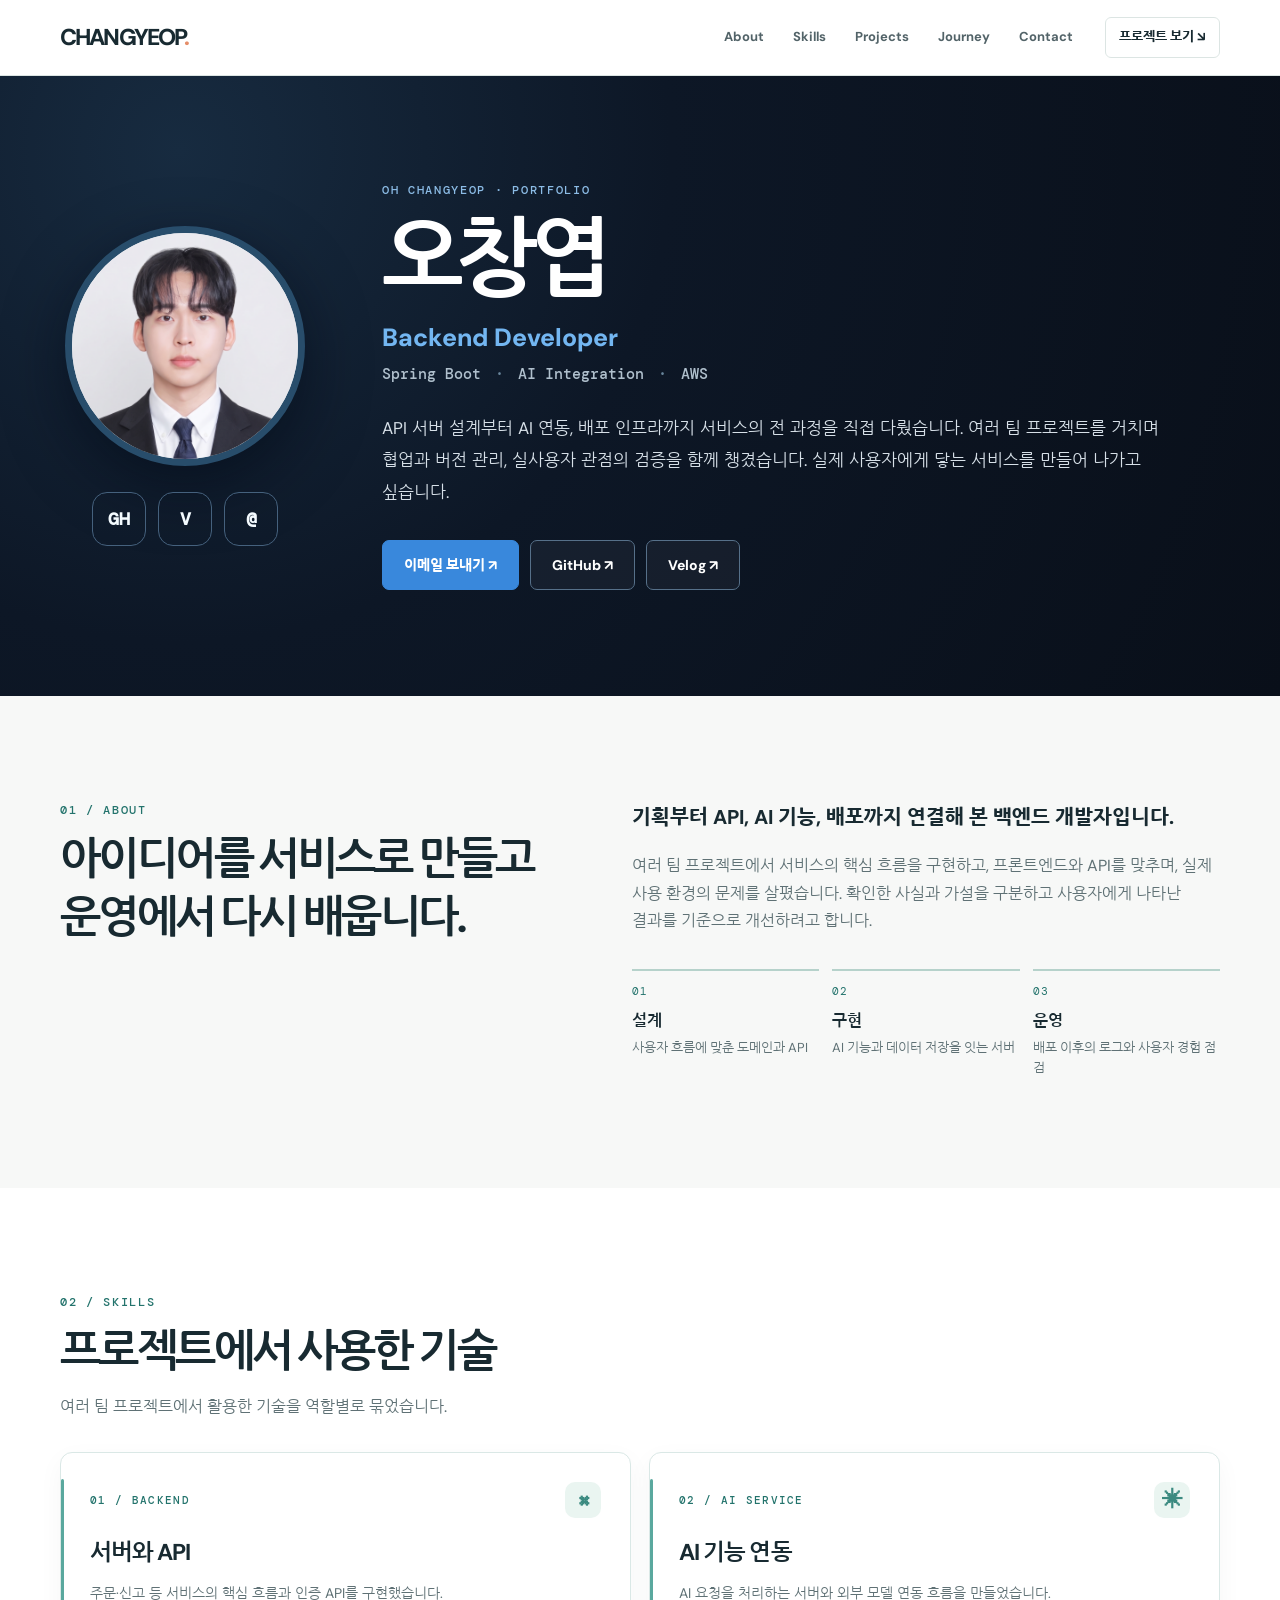
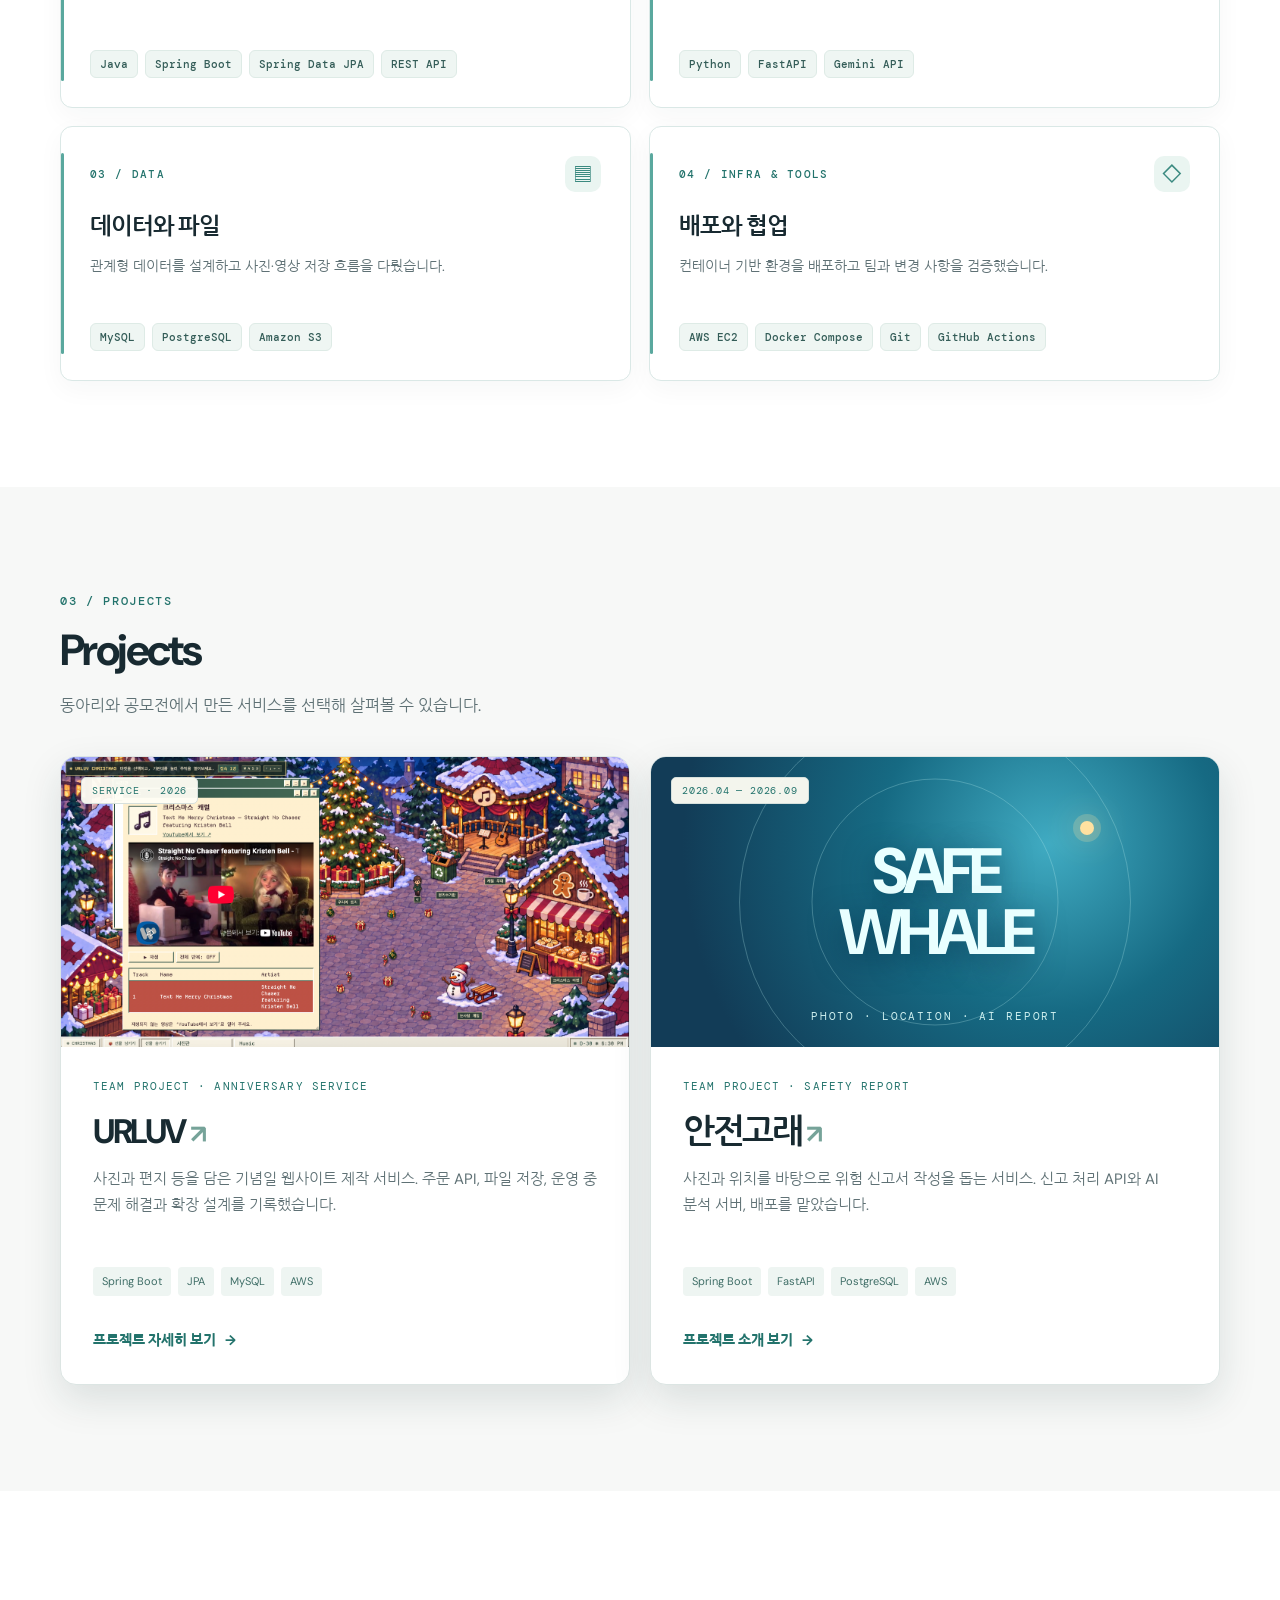
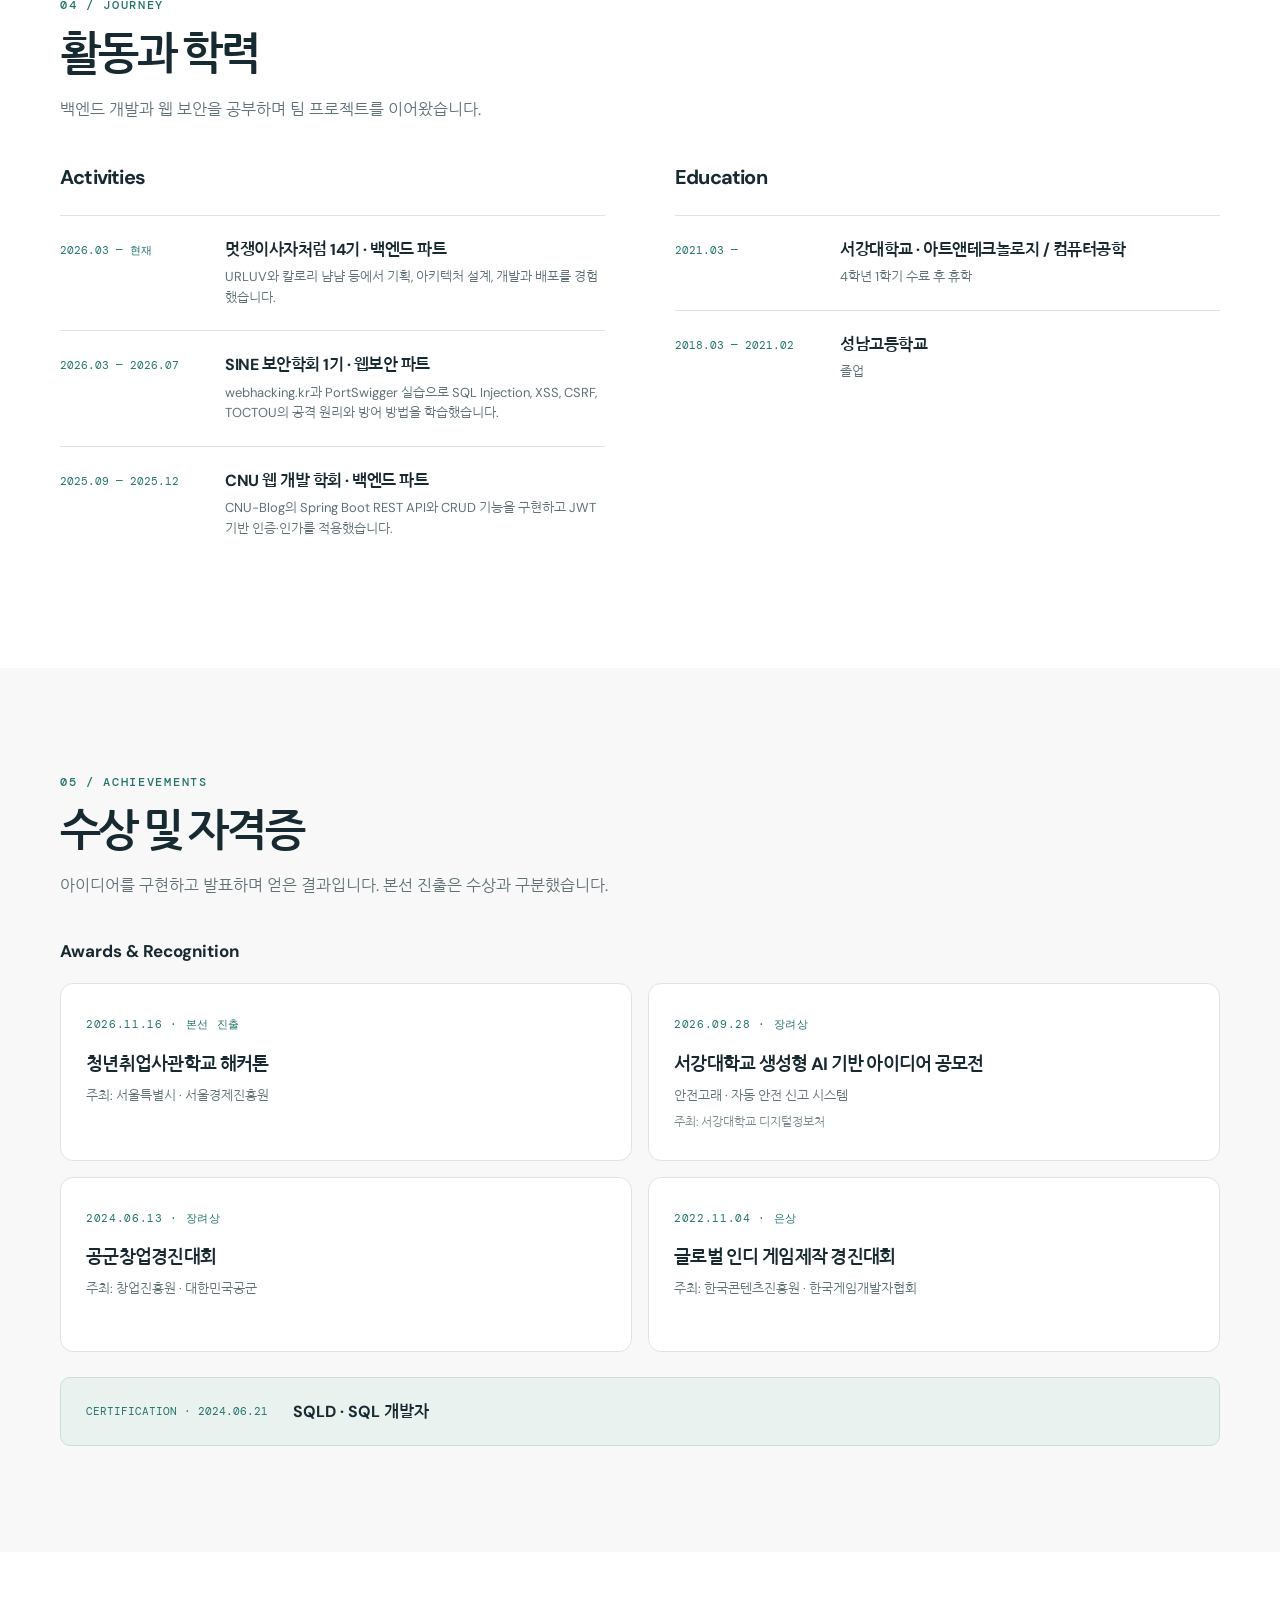
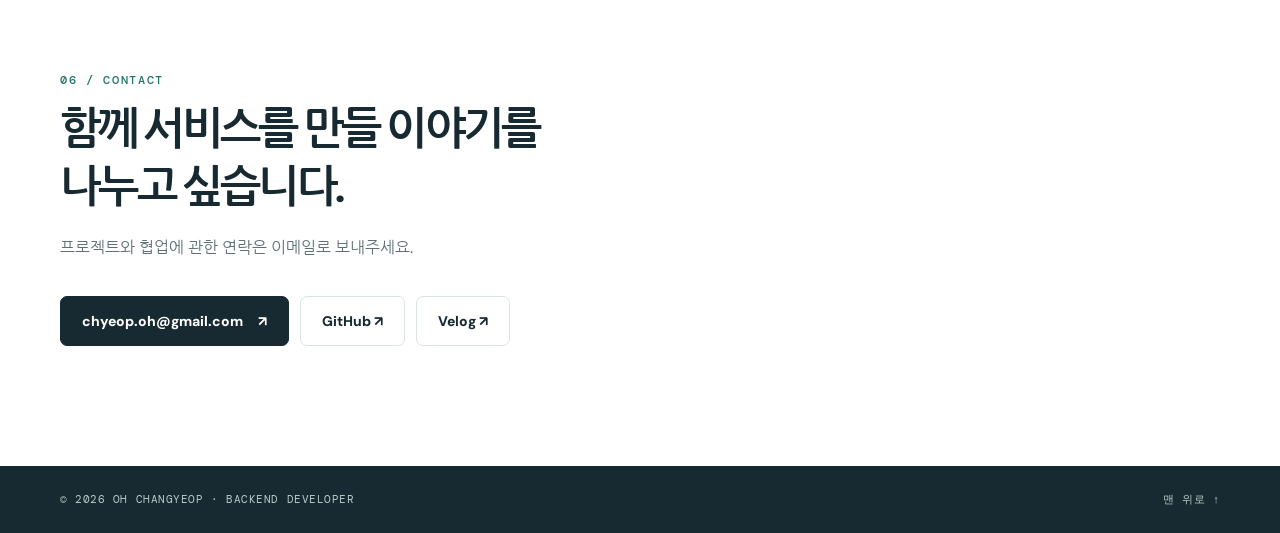
==== commit 8f11bed7: "Refresh portfolio hero and tech stack" ====
--- a/index.html
+++ b/index.html
@@ -6,7 +6,7 @@
   <meta name="description" content="백엔드 개발자 오창엽의 포트폴리오. 프로젝트, 기술, 활동, 수상과 자격증을 소개합니다.">
   <meta name="theme-color" content="#f7f8f7">
   <title>오창엽 | 백엔드 개발자 포트폴리오</title>
-  <link rel="stylesheet" href="home.css?v=2">
+  <link rel="stylesheet" href="home.css?v=3">
 </head>
 <body id="top">
   <a class="skip" href="#main">본문으로 이동</a>
@@ -19,16 +19,20 @@
   </header>
 
   <main id="main">
-    <section class="hero wrap" aria-labelledby="hero-title">
+    <section class="hero-band" aria-labelledby="hero-title"><div class="hero wrap">
+      <div class="hero-identity">
+        <div class="profile-circle"><img src="assets/profile.png" alt="정장을 입은 오창엽의 증명사진" fetchpriority="high"></div>
+        <div class="identity-links" aria-label="프로필 링크"><a href="https://github.com/channi3714" target="_blank" rel="noopener noreferrer" aria-label="GitHub 프로필">GH</a><a href="https://velog.io/@channi3714/posts" target="_blank" rel="noopener noreferrer" aria-label="Velog 블로그">V</a><a href="mailto:chyeop.oh@gmail.com" aria-label="이메일 보내기">@</a></div>
+      </div>
       <div class="hero-copy">
-        <p class="eyebrow"><span class="status-dot"></span> OH CHANGYEOP · BACKEND DEVELOPER</p>
-        <h1 id="hero-title">안녕하세요.<br><em>백엔드 개발자 오창엽</em>입니다.</h1>
-        <p class="hero-lead">API 서버 설계부터 AI 연동, 배포 인프라까지 서비스의 전 과정을 직접 다뤘습니다. 협업과 버전 관리, 실사용자 관점의 검증을 함께 챙기며 실제 사용자에게 닿는 서비스를 만들고 싶습니다.</p>
-        <div class="hero-actions"><a class="button button-dark" href="#projects">프로젝트 보기 <span aria-hidden="true">↘</span></a><a class="button button-light" href="mailto:chyeop.oh@gmail.com">이메일 보내기 <span aria-hidden="true">↗</span></a></div>
-        <div class="hero-points" aria-label="관심 분야"><span>BACKEND</span><span>AI INTEGRATION</span><span>INFRA &amp; OPERATIONS</span></div>
+        <p class="eyebrow">OH CHANGYEOP · PORTFOLIO</p>
+        <h1 id="hero-title">오창엽</h1>
+        <p class="hero-role">Backend Developer</p>
+        <p class="hero-keywords">Spring Boot <span>·</span> AI Integration <span>·</span> AWS</p>
+        <p class="hero-lead">API 서버 설계부터 AI 연동, 배포 인프라까지 서비스의 전 과정을 직접 다뤘습니다. 여러 팀 프로젝트를 거치며 협업과 버전 관리, 실사용자 관점의 검증을 함께 챙겼습니다. 실제 사용자에게 닿는 서비스를 만들어 나가고 싶습니다.</p>
+        <div class="hero-actions"><a class="button hero-primary" href="mailto:chyeop.oh@gmail.com">이메일 보내기 ↗</a><a class="button hero-outline" href="https://github.com/channi3714" target="_blank" rel="noopener noreferrer">GitHub ↗</a><a class="button hero-outline" href="https://velog.io/@channi3714/posts" target="_blank" rel="noopener noreferrer">Velog ↗</a></div>
       </div>
-      <figure class="profile-card"><div class="profile-frame"><img src="assets/profile.png" alt="정장을 입은 오창엽의 증명사진" fetchpriority="high"></div><figcaption><span>OH CHANGYEOP</span><strong>Backend Developer</strong></figcaption></figure>
-    </section>
+    </div></section>
 
     <section class="section section-alt" id="about">
       <div class="wrap about-grid">
@@ -42,10 +46,10 @@
     <section class="section" id="skills">
       <div class="wrap"><div class="section-heading"><p class="eyebrow">02 / SKILLS</p><h2>프로젝트에서 사용한 기술</h2><p>여러 팀 프로젝트에서 활용한 기술을 역할별로 묶었습니다.</p></div>
         <div class="skill-grid">
-          <article class="skill-card"><span>01 / BACKEND</span><h3>Java · Spring Boot</h3><p>도메인 API, 인증, JPA 기반 데이터 처리</p></article>
-          <article class="skill-card"><span>02 / AI SERVICE</span><h3>Python · FastAPI</h3><p>AI 서비스 로직 구현과 Gemini API 연동</p></article>
-          <article class="skill-card"><span>03 / DATA</span><h3>MySQL · PostgreSQL</h3><p>서비스 데이터 모델 설계와 파일 저장 흐름</p></article>
-          <article class="skill-card"><span>04 / INFRA &amp; COLLABORATION</span><h3>AWS · Docker · Git</h3><p>EC2 배포, Docker Compose, GitHub Actions와 팀 협업</p></article>
+          <article class="skill-card"><div class="skill-top"><span>01 / BACKEND</span><b>⌘</b></div><h3>서버와 API</h3><p>주문·신고 등 서비스의 핵심 흐름과 인증 API를 구현했습니다.</p><div class="stack-tags"><span>Java</span><span>Spring Boot</span><span>Spring Data JPA</span><span>REST API</span></div></article>
+          <article class="skill-card"><div class="skill-top"><span>02 / AI SERVICE</span><b>✳</b></div><h3>AI 기능 연동</h3><p>AI 요청을 처리하는 서버와 외부 모델 연동 흐름을 만들었습니다.</p><div class="stack-tags"><span>Python</span><span>FastAPI</span><span>Gemini API</span></div></article>
+          <article class="skill-card"><div class="skill-top"><span>03 / DATA</span><b>▤</b></div><h3>데이터와 파일</h3><p>관계형 데이터를 설계하고 사진·영상 저장 흐름을 다뤘습니다.</p><div class="stack-tags"><span>MySQL</span><span>PostgreSQL</span><span>Amazon S3</span></div></article>
+          <article class="skill-card"><div class="skill-top"><span>04 / INFRA &amp; TOOLS</span><b>◇</b></div><h3>배포와 협업</h3><p>컨테이너 기반 환경을 배포하고 팀과 변경 사항을 검증했습니다.</p><div class="stack-tags"><span>AWS EC2</span><span>Docker Compose</span><span>Git</span><span>GitHub Actions</span></div></article>
         </div>
       </div>
     </section>
@@ -85,7 +89,7 @@
       </div><div class="certification-row"><span>CERTIFICATION · 2024.06.21</span><strong>SQLD · SQL 개발자</strong></div>
     </div></section>
 
-    <section class="closing wrap" id="contact"><p class="eyebrow">06 / CONTACT</p><h2>함께 서비스를 만들 이야기를<br>나누고 싶습니다.</h2><p>프로젝트와 협업에 관한 연락은 이메일로 보내주세요.</p><div class="hero-actions"><a class="button button-dark" href="mailto:chyeop.oh@gmail.com">chyeop.oh@gmail.com <span aria-hidden="true">↗</span></a><a class="button button-light" href="https://github.com/channi3714" target="_blank" rel="noopener noreferrer">GitHub 방문 <span aria-hidden="true">↗</span></a></div></section>
+    <section class="closing wrap" id="contact"><p class="eyebrow">06 / CONTACT</p><h2>함께 서비스를 만들 이야기를<br>나누고 싶습니다.</h2><p>프로젝트와 협업에 관한 연락은 이메일로 보내주세요.</p><div class="hero-actions"><a class="button button-dark" href="mailto:chyeop.oh@gmail.com">chyeop.oh@gmail.com <span aria-hidden="true">↗</span></a><a class="button button-light" href="https://github.com/channi3714" target="_blank" rel="noopener noreferrer">GitHub ↗</a><a class="button button-light" href="https://velog.io/@channi3714/posts" target="_blank" rel="noopener noreferrer">Velog ↗</a></div></section>
   </main>
 
   <footer><div class="wrap footer-inner"><span>© 2026 OH CHANGYEOP · BACKEND DEVELOPER</span><a href="#top">맨 위로 ↑</a></div></footer>
--- a/home.css
+++ b/home.css
@@ -11,3 +11,15 @@
 .achievement-subtitle{font-size:17px;margin:0 0 17px}.achievement-grid{display:grid;grid-template-columns:repeat(2,minmax(0,1fr));gap:16px}.achievement-card{border:1px solid var(--line);border-radius:13px;background:white;padding:25px;min-height:175px}.achievement-card>span{font:11px 'DM Mono',monospace;letter-spacing:.06em;color:var(--teal)}.achievement-card h3{font-size:18px;line-height:1.4;letter-spacing:-.04em;margin:15px 0 8px}.achievement-card p{color:var(--muted);font-size:13px;margin:8px 0 0}.achievement-card small{font-size:12px;color:#79898b}.certification-row{display:flex;align-items:center;gap:25px;margin-top:25px;padding:20px 25px;background:#e9f2ee;border:1px solid #cdded7;border-radius:10px}.certification-row span{font:11px 'DM Mono',monospace;color:var(--teal)}.certification-row strong{font-size:16px}
 @media(max-width:900px){.site-header nav{gap:16px}.journey-grid{gap:30px}.journey-item{grid-template-columns:1fr;gap:4px}.profile-card{width:min(100%,400px)}}
 @media(max-width:650px){.site-header nav{display:none}.header-project{display:block;margin-left:auto;font-size:11px;padding:6px 10px}.profile-card{width:min(100%,310px);padding:10px}.profile-card figcaption{padding:12px 4px 2px}.project-grid,.journey-grid,.achievement-grid{grid-template-columns:1fr}.project-grid .project-image,.whale-art{min-height:255px}.project-grid .project-body{padding:26px}.project-grid .project-body>p{min-height:0}.journey-item{grid-template-columns:110px 1fr;gap:12px}.achievement-card{min-height:0;padding:24px}.certification-row{align-items:flex-start;flex-direction:column;gap:6px}}
+
+/* Introduction and stack */
+.hero-band{background:radial-gradient(circle at 14% 12%,#172b40 0,#0d1726 40%,#090f19 100%);color:#f7fafb}
+.hero-band .hero{min-height:620px;grid-template-columns:250px minmax(0,1fr);gap:72px;padding-block:86px}
+.hero-identity{display:flex;align-items:center;flex-direction:column;gap:26px}
+.profile-circle{width:240px;height:240px;border:7px solid #284d6b;border-radius:50%;overflow:hidden;background:#e6ebef;box-shadow:0 20px 60px #02081485}
+.profile-circle img{width:100%;height:100%;object-fit:cover;object-position:center 13%}
+.identity-links{display:flex;gap:12px}.identity-links a{width:54px;height:54px;display:grid;place-items:center;border:1px solid #45617d;border-radius:15px;color:#f4fbff;font:700 18px 'DM Mono',monospace;transition:background .2s,transform .2s}.identity-links a:hover{background:#254b6c;transform:translateY(-3px)}
+.hero-band .eyebrow{color:#8cbce6}.hero-band .hero-copy h1{font-size:clamp(60px,6.8vw,94px);letter-spacing:-.09em;margin:8px 0 2px;color:white}.hero-role{font-size:25px;font-weight:800;color:#73b6f1;margin:0}.hero-keywords{color:#b0c0cd;font:500 15px 'DM Mono',monospace;margin:5px 0 28px}.hero-keywords span{padding-inline:5px;color:#68859b}.hero-band .hero-lead{max-width:790px;color:#d7e0e8;font-size:17px;line-height:1.9}.hero-band .hero-actions{margin-top:32px}.hero-primary{background:#3988dc;color:white;border-color:#3988dc}.hero-primary:hover{background:#56a1ee}.hero-outline{background:#ffffff0a;color:white;border-color:#567089}.hero-outline:hover{background:#ffffff1d}
+#skills .section-heading{margin-bottom:32px}.skill-grid{gap:18px}.skill-card{position:relative;min-height:248px;padding:29px;border-color:#dae8e6;box-shadow:0 8px 26px #173b390a}.skill-card:before{content:'';position:absolute;left:0;top:26px;bottom:26px;width:3px;border-radius:3px;background:#5aa89e}.skill-top{display:flex;align-items:center;justify-content:space-between;gap:10px}.skill-top span{font:500 11px 'DM Mono',monospace;letter-spacing:.12em;color:var(--teal)}.skill-top b{width:36px;height:36px;border-radius:10px;display:grid;place-items:center;color:#3b8a80;background:#eaf5f1;font-size:21px}.skill-card h3{margin:15px 0 8px;font-size:23px}.skill-card p{font-size:14px;min-height:48px}.stack-tags{display:flex;flex-wrap:wrap;gap:7px;margin-top:21px}.stack-tags span{font:500 11px 'DM Mono',monospace;background:#eff6f3;border:1px solid #deebe6;color:#345d58;padding:6px 9px;border-radius:6px}
+@media(max-width:900px){.hero-band .hero{grid-template-columns:190px minmax(0,1fr);gap:35px}.profile-circle{width:180px;height:180px}.hero-band .hero-copy h1{font-size:68px}.hero-band .hero-lead{font-size:15px}}
+@media(max-width:650px){.hero-band .hero{grid-template-columns:1fr;gap:28px;padding-block:58px;text-align:center}.hero-identity{gap:16px}.profile-circle{width:180px;height:180px}.identity-links a{width:46px;height:46px;font-size:15px}.hero-band .hero-copy h1{font-size:60px}.hero-role{font-size:21px}.hero-keywords{font-size:11px;line-height:1.6}.hero-band .hero-lead{font-size:15px}.hero-band .hero-actions{justify-content:center}.hero-band .hero-actions .button{min-height:44px;padding:8px 13px;font-size:12px}.skill-card{min-height:0}.skill-card p{min-height:0}}
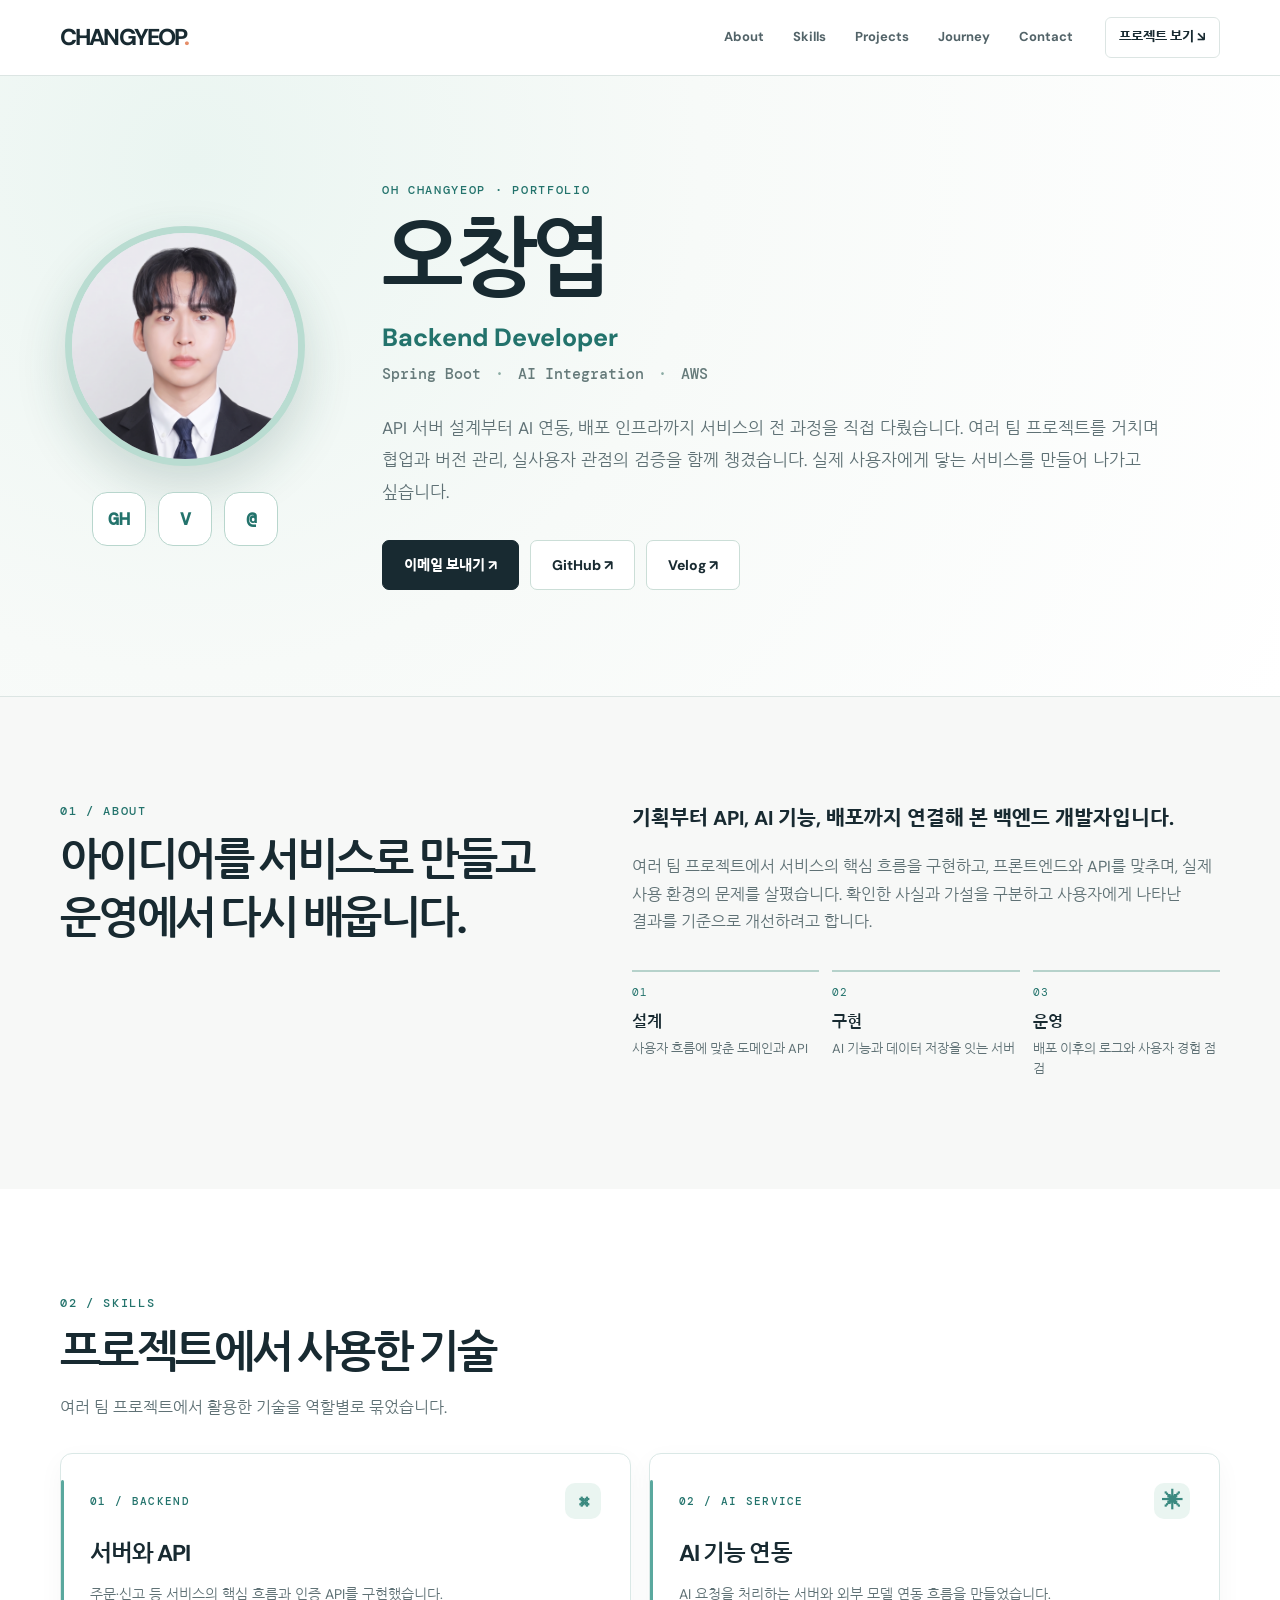
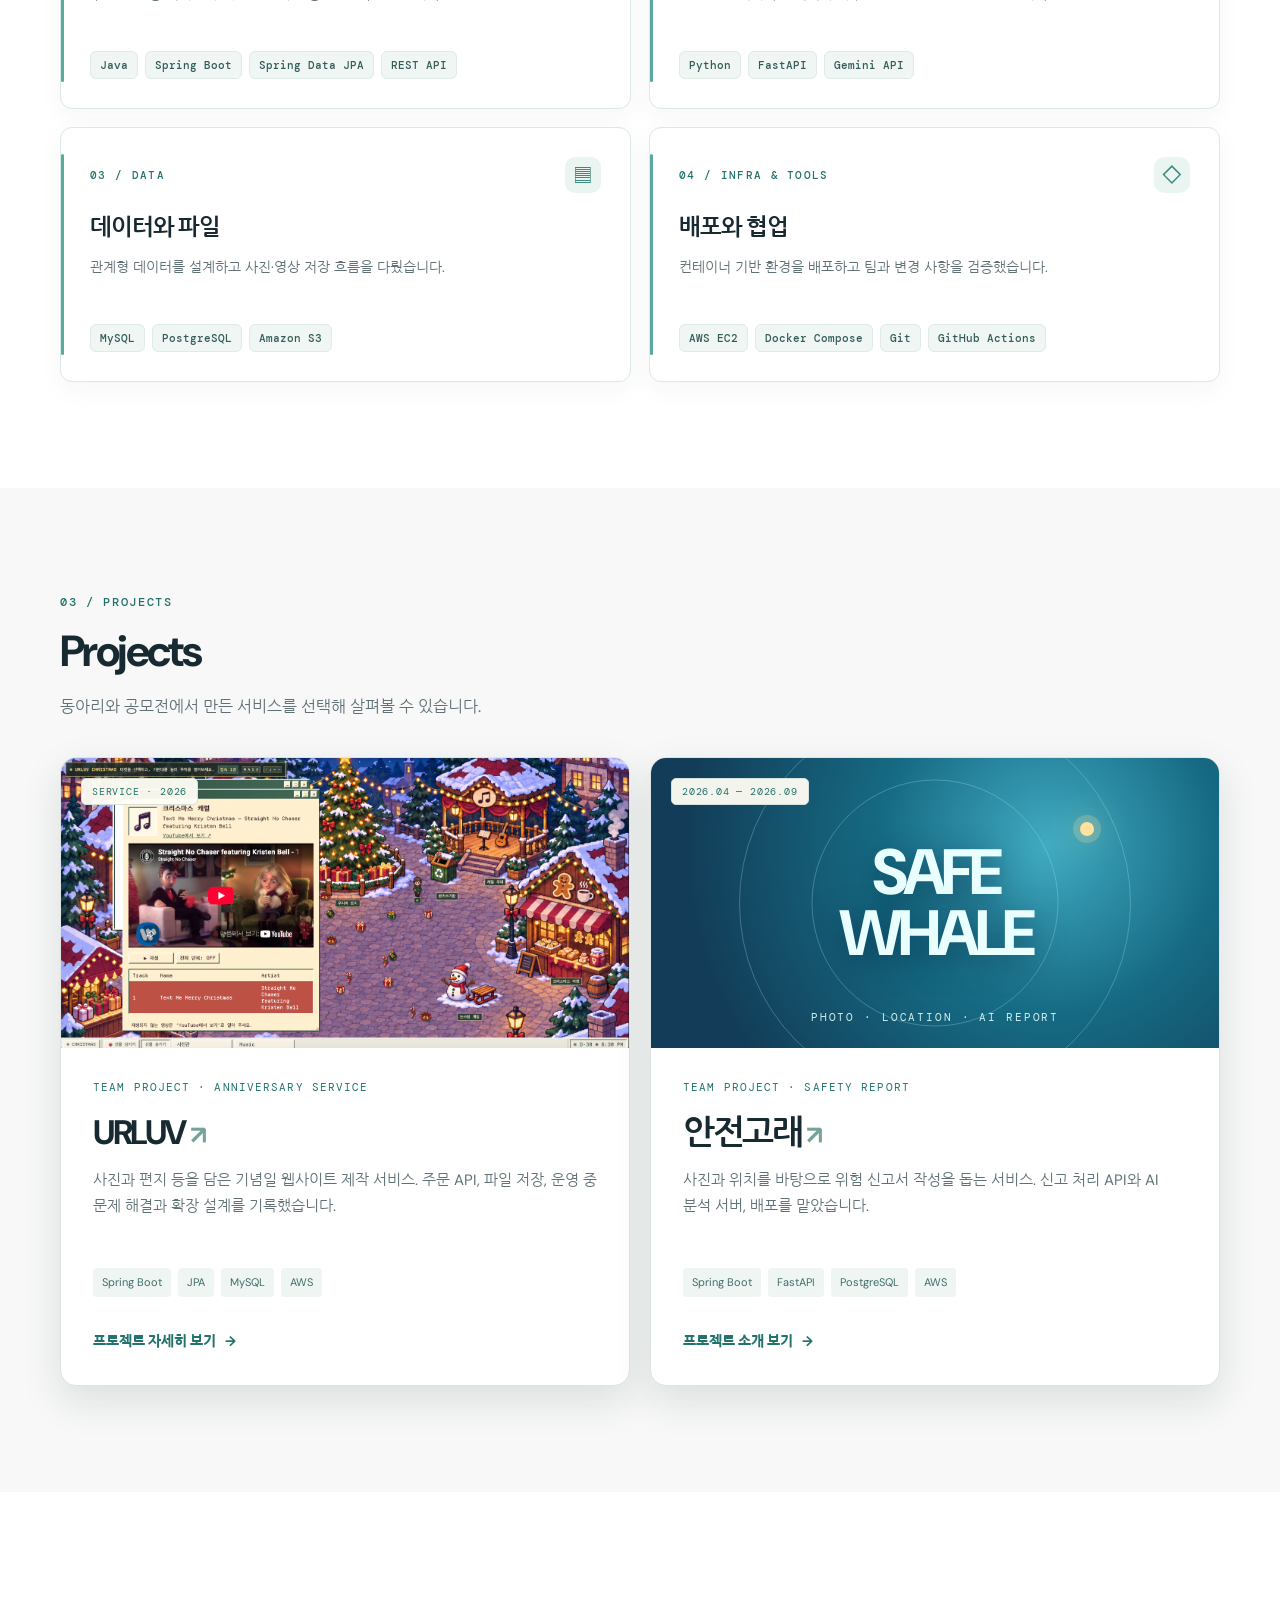
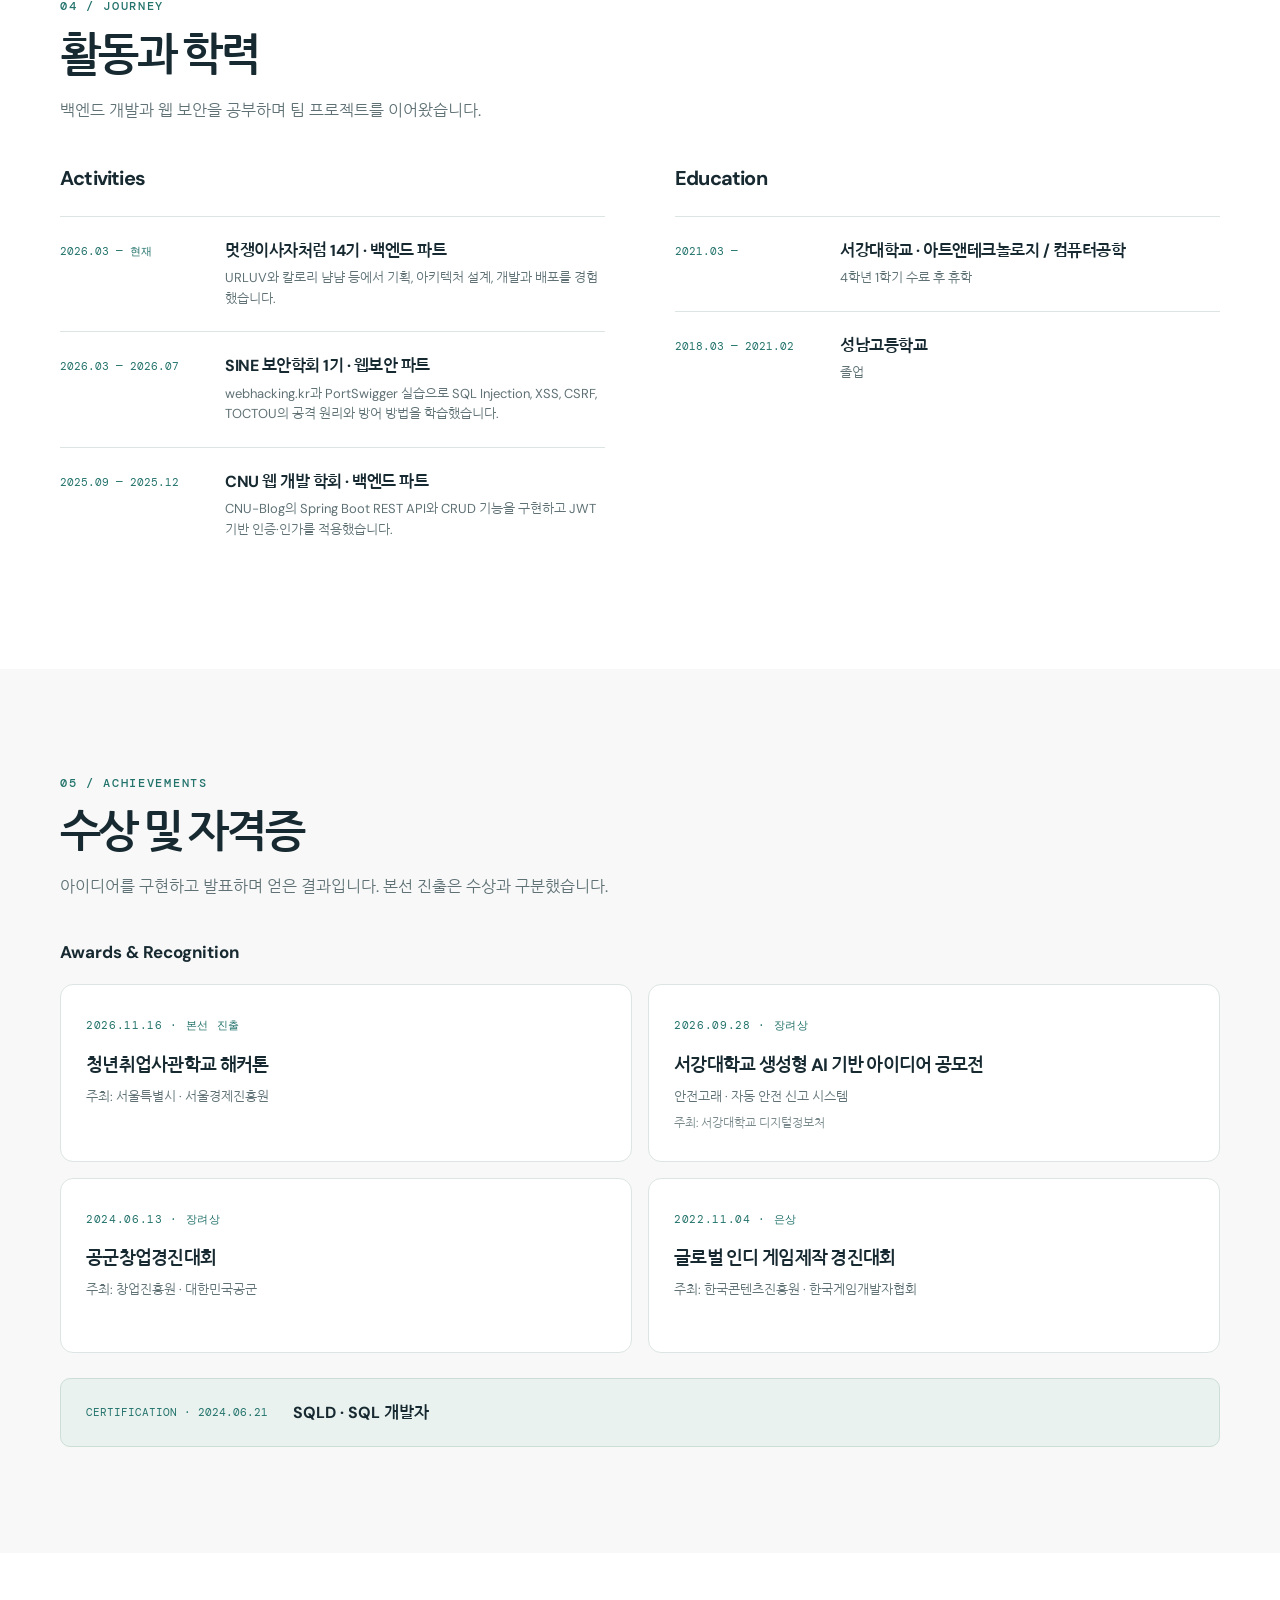
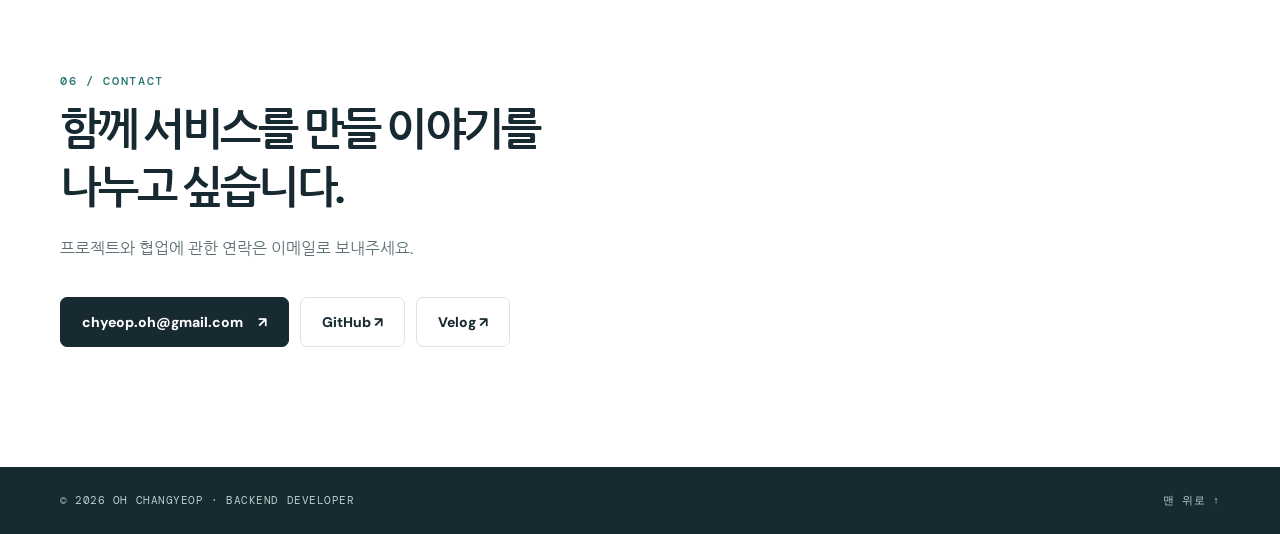
==== commit 6523510e: "Align profile colors and remove editorial notes" ====
--- a/index.html
+++ b/index.html
@@ -6,7 +6,7 @@
   <meta name="description" content="백엔드 개발자 오창엽의 포트폴리오. 프로젝트, 기술, 활동, 수상과 자격증을 소개합니다.">
   <meta name="theme-color" content="#f7f8f7">
   <title>오창엽 | 백엔드 개발자 포트폴리오</title>
-  <link rel="stylesheet" href="home.css?v=3">
+  <link rel="stylesheet" href="home.css?v=4">
 </head>
 <body id="top">
   <a class="skip" href="#main">본문으로 이동</a>
--- a/home.css
+++ b/home.css
@@ -13,13 +13,13 @@
 @media(max-width:650px){.site-header nav{display:none}.header-project{display:block;margin-left:auto;font-size:11px;padding:6px 10px}.profile-card{width:min(100%,310px);padding:10px}.profile-card figcaption{padding:12px 4px 2px}.project-grid,.journey-grid,.achievement-grid{grid-template-columns:1fr}.project-grid .project-image,.whale-art{min-height:255px}.project-grid .project-body{padding:26px}.project-grid .project-body>p{min-height:0}.journey-item{grid-template-columns:110px 1fr;gap:12px}.achievement-card{min-height:0;padding:24px}.certification-row{align-items:flex-start;flex-direction:column;gap:6px}}
 
 /* Introduction and stack */
-.hero-band{background:radial-gradient(circle at 14% 12%,#172b40 0,#0d1726 40%,#090f19 100%);color:#f7fafb}
+.hero-band{background:radial-gradient(circle at 15% 14%,#eaf5f1 0,#f7faf8 42%,#ffffff 100%);color:var(--ink);border-bottom:1px solid var(--line)}
 .hero-band .hero{min-height:620px;grid-template-columns:250px minmax(0,1fr);gap:72px;padding-block:86px}
 .hero-identity{display:flex;align-items:center;flex-direction:column;gap:26px}
-.profile-circle{width:240px;height:240px;border:7px solid #284d6b;border-radius:50%;overflow:hidden;background:#e6ebef;box-shadow:0 20px 60px #02081485}
+.profile-circle{width:240px;height:240px;border:7px solid #b9dcd1;border-radius:50%;overflow:hidden;background:#e6ebef;box-shadow:0 20px 50px #204f4530}
 .profile-circle img{width:100%;height:100%;object-fit:cover;object-position:center 13%}
-.identity-links{display:flex;gap:12px}.identity-links a{width:54px;height:54px;display:grid;place-items:center;border:1px solid #45617d;border-radius:15px;color:#f4fbff;font:700 18px 'DM Mono',monospace;transition:background .2s,transform .2s}.identity-links a:hover{background:#254b6c;transform:translateY(-3px)}
-.hero-band .eyebrow{color:#8cbce6}.hero-band .hero-copy h1{font-size:clamp(60px,6.8vw,94px);letter-spacing:-.09em;margin:8px 0 2px;color:white}.hero-role{font-size:25px;font-weight:800;color:#73b6f1;margin:0}.hero-keywords{color:#b0c0cd;font:500 15px 'DM Mono',monospace;margin:5px 0 28px}.hero-keywords span{padding-inline:5px;color:#68859b}.hero-band .hero-lead{max-width:790px;color:#d7e0e8;font-size:17px;line-height:1.9}.hero-band .hero-actions{margin-top:32px}.hero-primary{background:#3988dc;color:white;border-color:#3988dc}.hero-primary:hover{background:#56a1ee}.hero-outline{background:#ffffff0a;color:white;border-color:#567089}.hero-outline:hover{background:#ffffff1d}
+.identity-links{display:flex;gap:12px}.identity-links a{width:54px;height:54px;display:grid;place-items:center;border:1px solid #b8d6cd;border-radius:15px;color:var(--teal);background:white;font:700 18px 'DM Mono',monospace;transition:background .2s,transform .2s}.identity-links a:hover{background:#e4f2ec;transform:translateY(-3px)}
+.hero-band .eyebrow{color:var(--teal)}.hero-band .hero-copy h1{font-size:clamp(60px,6.8vw,94px);letter-spacing:-.09em;margin:8px 0 2px;color:var(--ink)}.hero-role{font-size:25px;font-weight:800;color:var(--teal);margin:0}.hero-keywords{color:#657a7a;font:500 15px 'DM Mono',monospace;margin:5px 0 28px}.hero-keywords span{padding-inline:5px;color:#8aaba3}.hero-band .hero-lead{max-width:790px;color:var(--muted);font-size:17px;line-height:1.9}.hero-band .hero-actions{margin-top:32px}.hero-primary{background:var(--ink);color:white;border-color:var(--ink)}.hero-primary:hover{background:var(--teal)}.hero-outline{background:white;color:var(--ink);border-color:#cbded7}.hero-outline:hover{background:#eaf5ef}
 #skills .section-heading{margin-bottom:32px}.skill-grid{gap:18px}.skill-card{position:relative;min-height:248px;padding:29px;border-color:#dae8e6;box-shadow:0 8px 26px #173b390a}.skill-card:before{content:'';position:absolute;left:0;top:26px;bottom:26px;width:3px;border-radius:3px;background:#5aa89e}.skill-top{display:flex;align-items:center;justify-content:space-between;gap:10px}.skill-top span{font:500 11px 'DM Mono',monospace;letter-spacing:.12em;color:var(--teal)}.skill-top b{width:36px;height:36px;border-radius:10px;display:grid;place-items:center;color:#3b8a80;background:#eaf5f1;font-size:21px}.skill-card h3{margin:15px 0 8px;font-size:23px}.skill-card p{font-size:14px;min-height:48px}.stack-tags{display:flex;flex-wrap:wrap;gap:7px;margin-top:21px}.stack-tags span{font:500 11px 'DM Mono',monospace;background:#eff6f3;border:1px solid #deebe6;color:#345d58;padding:6px 9px;border-radius:6px}
 @media(max-width:900px){.hero-band .hero{grid-template-columns:190px minmax(0,1fr);gap:35px}.profile-circle{width:180px;height:180px}.hero-band .hero-copy h1{font-size:68px}.hero-band .hero-lead{font-size:15px}}
 @media(max-width:650px){.hero-band .hero{grid-template-columns:1fr;gap:28px;padding-block:58px;text-align:center}.hero-identity{gap:16px}.profile-circle{width:180px;height:180px}.identity-links a{width:46px;height:46px;font-size:15px}.hero-band .hero-copy h1{font-size:60px}.hero-role{font-size:21px}.hero-keywords{font-size:11px;line-height:1.6}.hero-band .hero-lead{font-size:15px}.hero-band .hero-actions{justify-content:center}.hero-band .hero-actions .button{min-height:44px;padding:8px 13px;font-size:12px}.skill-card{min-height:0}.skill-card p{min-height:0}}
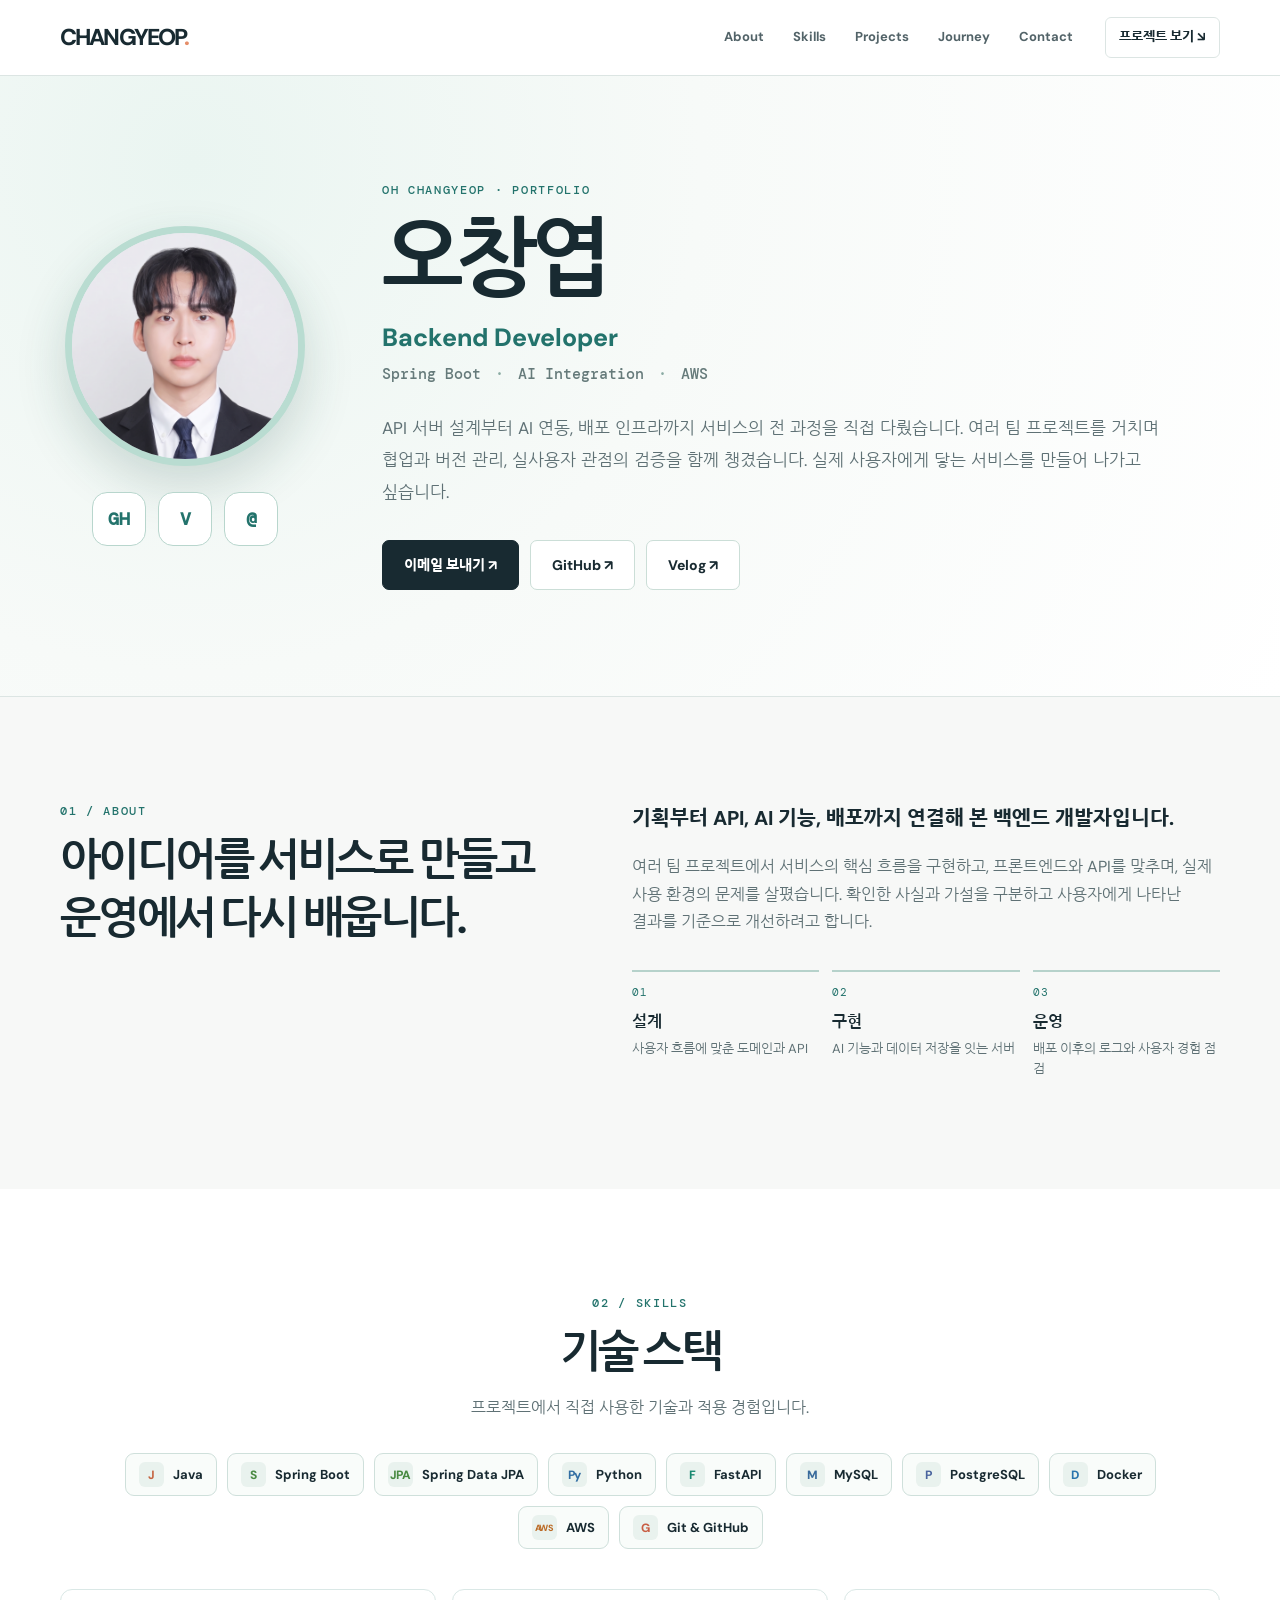
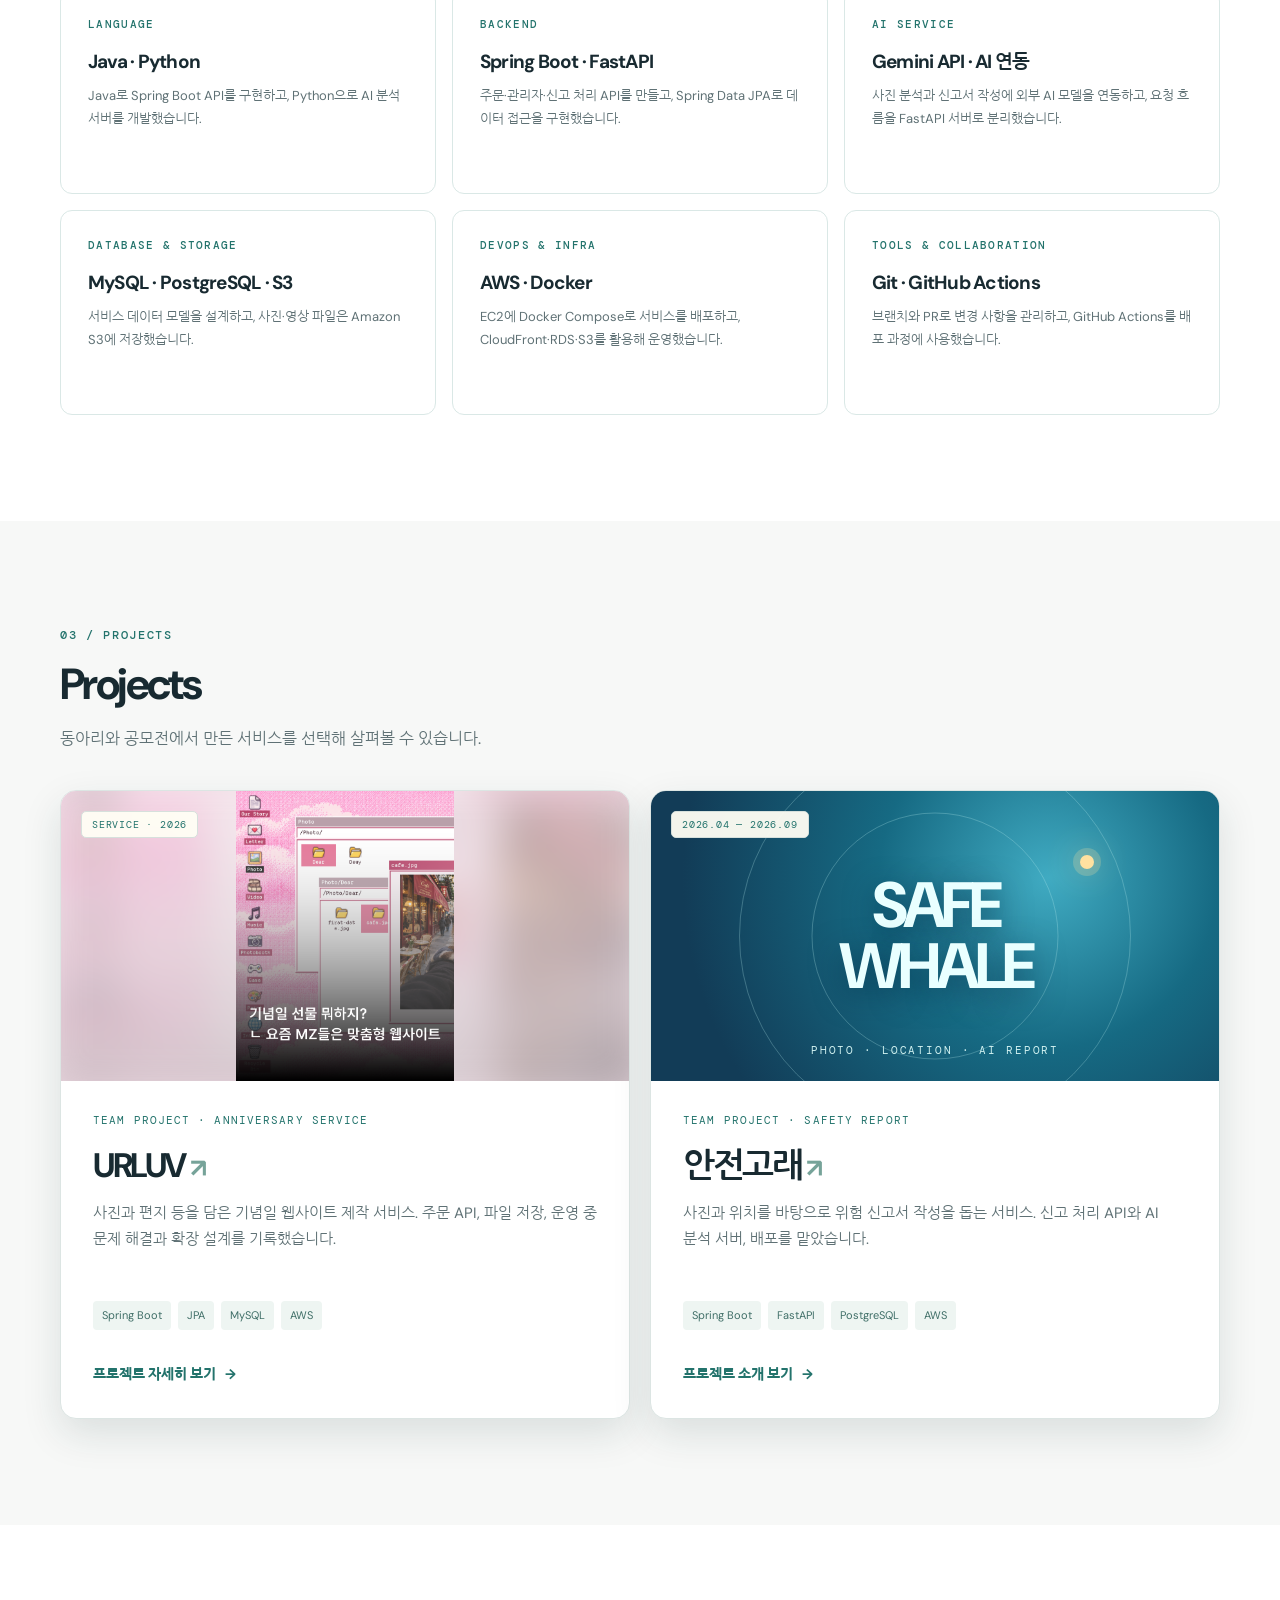
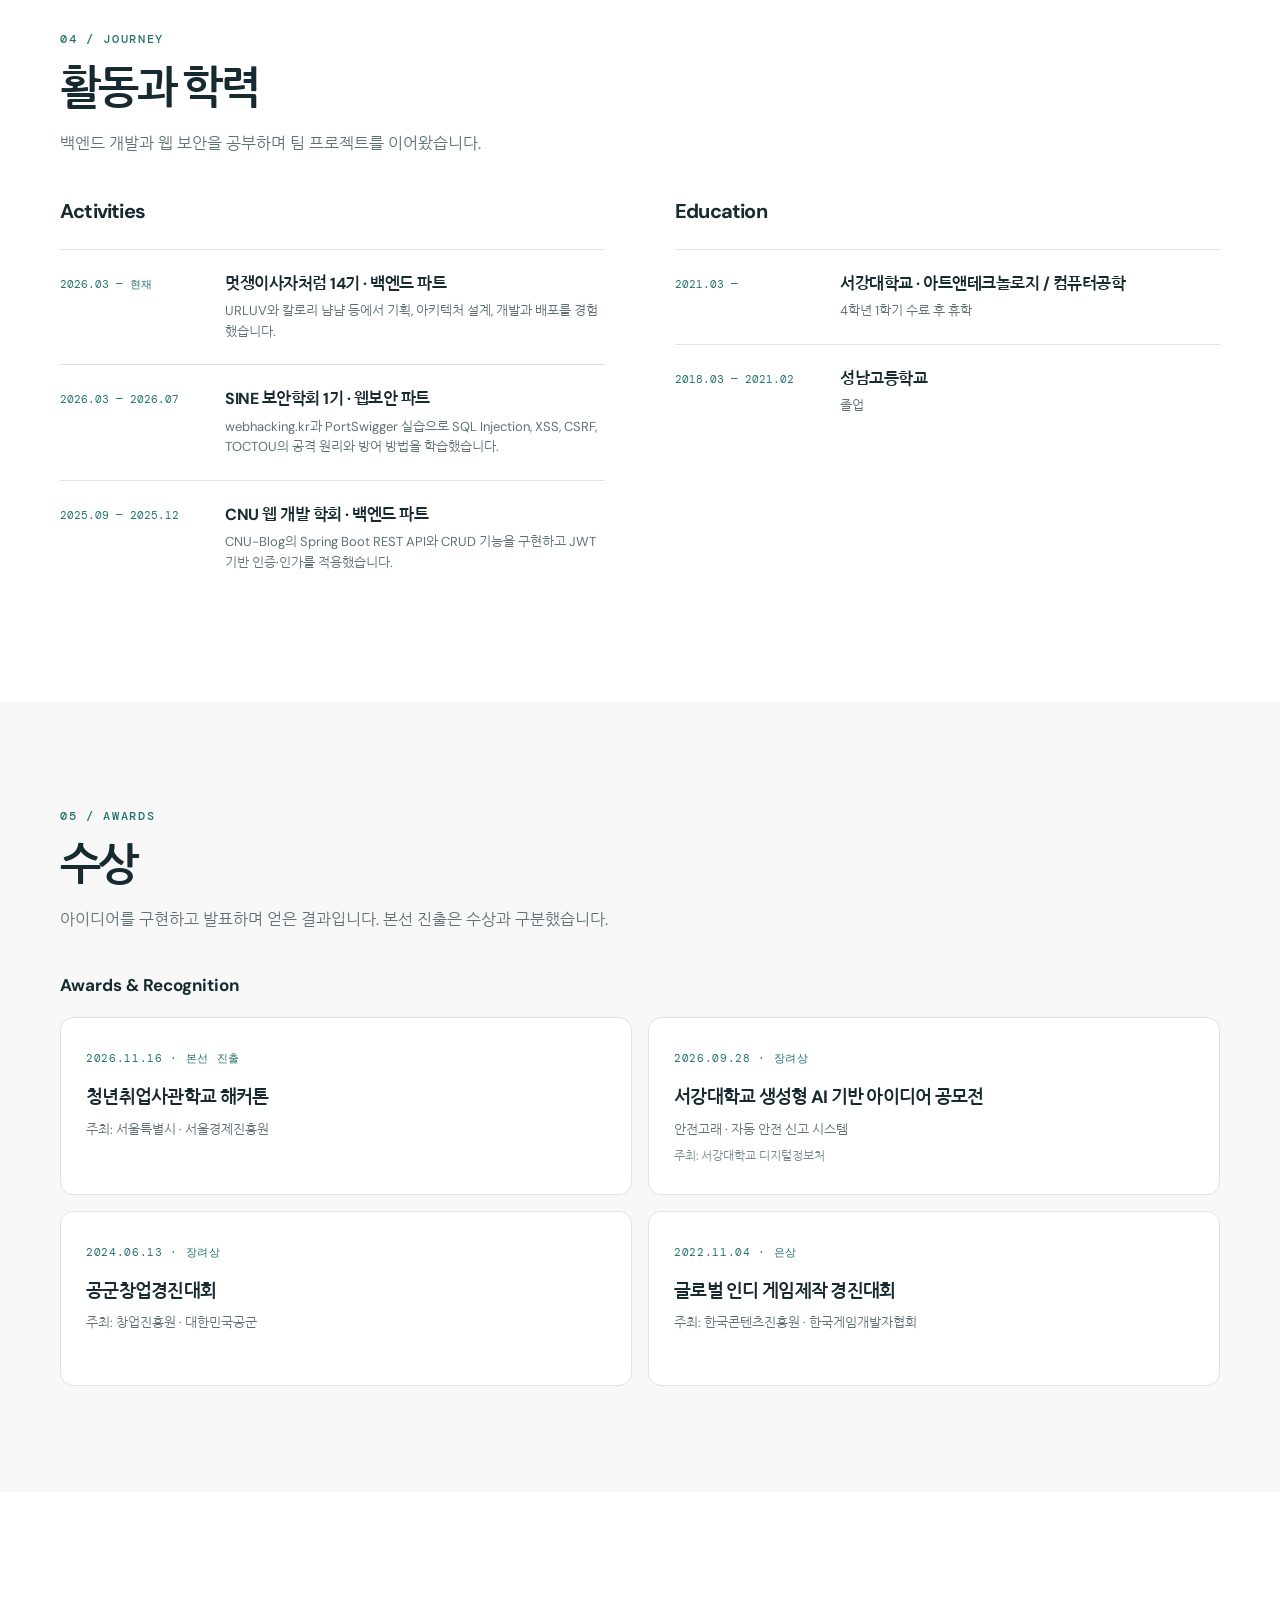
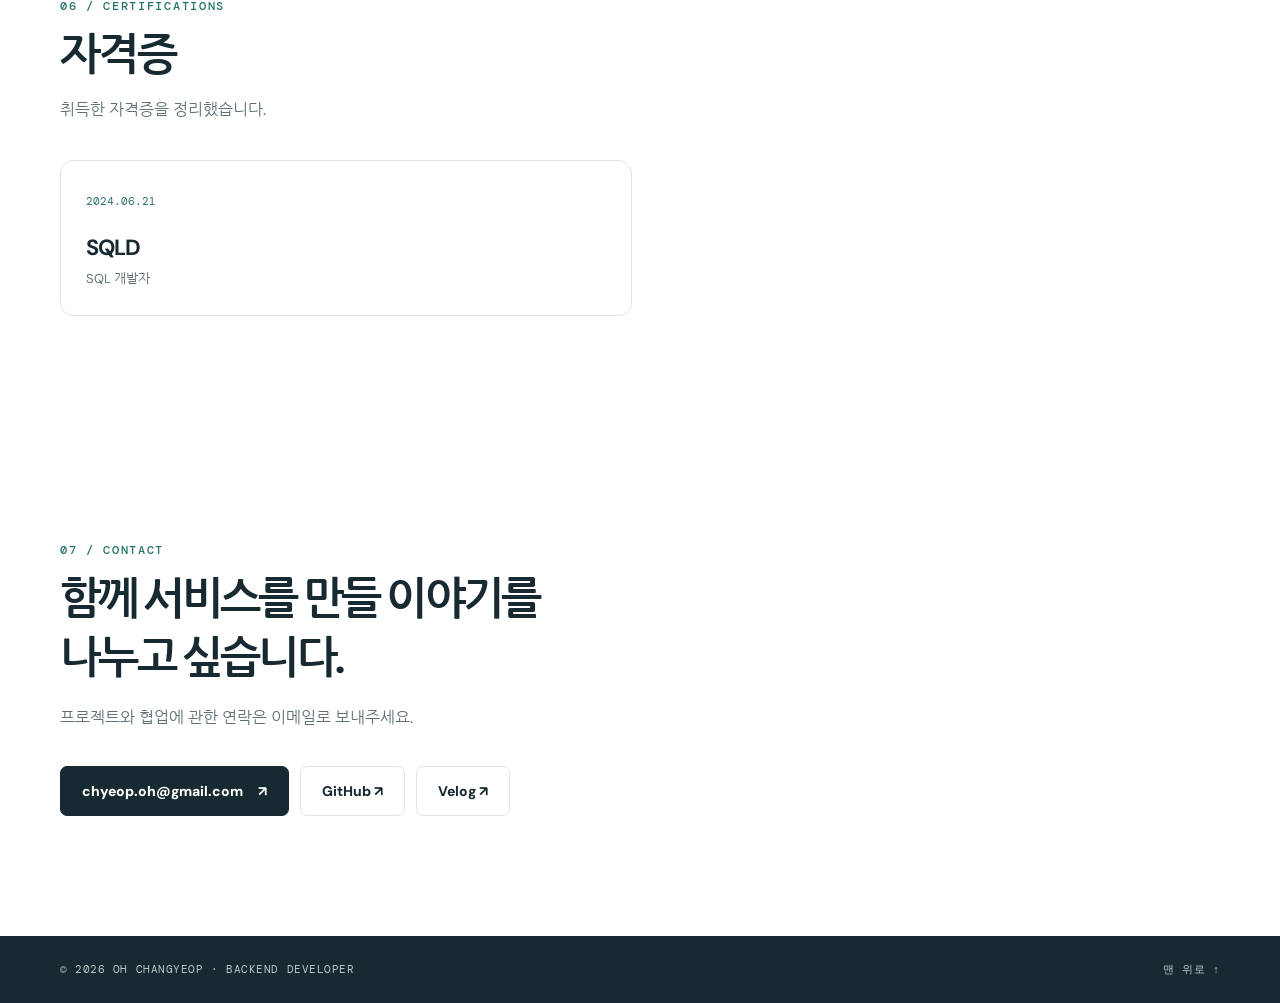
==== commit 63648aca: "Refresh portfolio skills and URLUV thumbnails" ====
--- a/index.html
+++ b/index.html
@@ -6,7 +6,7 @@
   <meta name="description" content="백엔드 개발자 오창엽의 포트폴리오. 프로젝트, 기술, 활동, 수상과 자격증을 소개합니다.">
   <meta name="theme-color" content="#f7f8f7">
   <title>오창엽 | 백엔드 개발자 포트폴리오</title>
-  <link rel="stylesheet" href="home.css?v=4">
+  <link rel="stylesheet" href="home.css?v=5">
 </head>
 <body id="top">
   <a class="skip" href="#main">본문으로 이동</a>
@@ -44,12 +44,17 @@
     </section>
 
     <section class="section" id="skills">
-      <div class="wrap"><div class="section-heading"><p class="eyebrow">02 / SKILLS</p><h2>프로젝트에서 사용한 기술</h2><p>여러 팀 프로젝트에서 활용한 기술을 역할별로 묶었습니다.</p></div>
+      <div class="wrap"><div class="section-heading skills-heading"><p class="eyebrow">02 / SKILLS</p><h2>기술 스택</h2><p>프로젝트에서 직접 사용한 기술과 적용 경험입니다.</p></div>
+        <div class="skill-pills" aria-label="사용 기술">
+          <span><b class="pill-mark java">J</b>Java</span><span><b class="pill-mark spring">S</b>Spring Boot</span><span><b class="pill-mark jpa">JPA</b>Spring Data JPA</span><span><b class="pill-mark python">Py</b>Python</span><span><b class="pill-mark fastapi">F</b>FastAPI</span><span><b class="pill-mark mysql">M</b>MySQL</span><span><b class="pill-mark postgres">P</b>PostgreSQL</span><span><b class="pill-mark docker">D</b>Docker</span><span><b class="pill-mark aws">AWS</b>AWS</span><span><b class="pill-mark git">G</b>Git &amp; GitHub</span>
+        </div>
         <div class="skill-grid">
-          <article class="skill-card"><div class="skill-top"><span>01 / BACKEND</span><b>⌘</b></div><h3>서버와 API</h3><p>주문·신고 등 서비스의 핵심 흐름과 인증 API를 구현했습니다.</p><div class="stack-tags"><span>Java</span><span>Spring Boot</span><span>Spring Data JPA</span><span>REST API</span></div></article>
-          <article class="skill-card"><div class="skill-top"><span>02 / AI SERVICE</span><b>✳</b></div><h3>AI 기능 연동</h3><p>AI 요청을 처리하는 서버와 외부 모델 연동 흐름을 만들었습니다.</p><div class="stack-tags"><span>Python</span><span>FastAPI</span><span>Gemini API</span></div></article>
-          <article class="skill-card"><div class="skill-top"><span>03 / DATA</span><b>▤</b></div><h3>데이터와 파일</h3><p>관계형 데이터를 설계하고 사진·영상 저장 흐름을 다뤘습니다.</p><div class="stack-tags"><span>MySQL</span><span>PostgreSQL</span><span>Amazon S3</span></div></article>
-          <article class="skill-card"><div class="skill-top"><span>04 / INFRA &amp; TOOLS</span><b>◇</b></div><h3>배포와 협업</h3><p>컨테이너 기반 환경을 배포하고 팀과 변경 사항을 검증했습니다.</p><div class="stack-tags"><span>AWS EC2</span><span>Docker Compose</span><span>Git</span><span>GitHub Actions</span></div></article>
+          <article class="skill-card"><div class="skill-top"><span>LANGUAGE</span></div><h3>Java · Python</h3><p>Java로 Spring Boot API를 구현하고, Python으로 AI 분석 서버를 개발했습니다.</p></article>
+          <article class="skill-card"><div class="skill-top"><span>BACKEND</span></div><h3>Spring Boot · FastAPI</h3><p>주문·관리자·신고 처리 API를 만들고, Spring Data JPA로 데이터 접근을 구현했습니다.</p></article>
+          <article class="skill-card"><div class="skill-top"><span>AI SERVICE</span></div><h3>Gemini API · AI 연동</h3><p>사진 분석과 신고서 작성에 외부 AI 모델을 연동하고, 요청 흐름을 FastAPI 서버로 분리했습니다.</p></article>
+          <article class="skill-card"><div class="skill-top"><span>DATABASE &amp; STORAGE</span></div><h3>MySQL · PostgreSQL · S3</h3><p>서비스 데이터 모델을 설계하고, 사진·영상 파일은 Amazon S3에 저장했습니다.</p></article>
+          <article class="skill-card"><div class="skill-top"><span>DEVOPS &amp; INFRA</span></div><h3>AWS · Docker</h3><p>EC2에 Docker Compose로 서비스를 배포하고, CloudFront·RDS·S3를 활용해 운영했습니다.</p></article>
+          <article class="skill-card"><div class="skill-top"><span>TOOLS &amp; COLLABORATION</span></div><h3>Git · GitHub Actions</h3><p>브랜치와 PR로 변경 사항을 관리하고, GitHub Actions를 배포 과정에 사용했습니다.</p></article>
         </div>
       </div>
     </section>
@@ -58,7 +63,7 @@
       <div class="wrap"><div class="section-heading"><p class="eyebrow">03 / PROJECTS</p><h2>Projects</h2><p>동아리와 공모전에서 만든 서비스를 선택해 살펴볼 수 있습니다.</p></div>
         <div class="project-grid">
           <a class="project-card" href="urluv.html" aria-label="URLUV 프로젝트 상세 보기">
-            <div class="project-image"><img src="assets/christmas-template.png" alt="URLUV 크리스마스 템플릿의 마켓 화면" loading="lazy"><span class="image-badge">SERVICE · 2026</span></div>
+            <div class="project-image urluv-project-image"><img src="assets/card-news/cupid/KakaoTalk_Photo_2026-11-25-18-23-50-1.png" alt="기념일 선물을 소개하는 URLUV 큐피드 카드뉴스 첫 장" loading="lazy"><span class="image-badge">SERVICE · 2026</span></div>
             <div class="project-body"><span class="project-type">TEAM PROJECT · ANNIVERSARY SERVICE</span><h3>URLUV <span aria-hidden="true">↗</span></h3><p>사진과 편지 등을 담은 기념일 웹사이트 제작 서비스. 주문 API, 파일 저장, 운영 중 문제 해결과 확장 설계를 기록했습니다.</p><div class="project-tags"><span>Spring Boot</span><span>JPA</span><span>MySQL</span><span>AWS</span></div><span class="project-link">프로젝트 자세히 보기 <b aria-hidden="true">→</b></span></div>
           </a>
           <a class="project-card" href="safewhale.html" aria-label="안전고래 프로젝트 소개 보기">
@@ -80,16 +85,18 @@
       </div></div>
     </div></section>
 
-    <section class="section section-alt" id="achievements"><div class="wrap"><div class="section-heading"><p class="eyebrow">05 / ACHIEVEMENTS</p><h2>수상 및 자격증</h2><p>아이디어를 구현하고 발표하며 얻은 결과입니다. 본선 진출은 수상과 구분했습니다.</p></div>
+    <section class="section section-alt" id="achievements"><div class="wrap"><div class="section-heading"><p class="eyebrow">05 / AWARDS</p><h2>수상</h2><p>아이디어를 구현하고 발표하며 얻은 결과입니다. 본선 진출은 수상과 구분했습니다.</p></div>
       <h3 class="achievement-subtitle">Awards &amp; Recognition</h3><div class="achievement-grid">
         <article class="achievement-card"><span>2026.11.16 · 본선 진출</span><h3>청년취업사관학교 해커톤</h3><p>주최: 서울특별시 · 서울경제진흥원</p></article>
         <article class="achievement-card"><span>2026.09.28 · 장려상</span><h3>서강대학교 생성형 AI 기반 아이디어 공모전</h3><p>안전고래 · 자동 안전 신고 시스템</p><small>주최: 서강대학교 디지털정보처</small></article>
         <article class="achievement-card"><span>2024.06.13 · 장려상</span><h3>공군창업경진대회</h3><p>주최: 창업진흥원 · 대한민국공군</p></article>
         <article class="achievement-card"><span>2022.11.04 · 은상</span><h3>글로벌 인디 게임제작 경진대회</h3><p>주최: 한국콘텐츠진흥원 · 한국게임개발자협회</p></article>
-      </div><div class="certification-row"><span>CERTIFICATION · 2024.06.21</span><strong>SQLD · SQL 개발자</strong></div>
+      </div>
     </div></section>
 
-    <section class="closing wrap" id="contact"><p class="eyebrow">06 / CONTACT</p><h2>함께 서비스를 만들 이야기를<br>나누고 싶습니다.</h2><p>프로젝트와 협업에 관한 연락은 이메일로 보내주세요.</p><div class="hero-actions"><a class="button button-dark" href="mailto:chyeop.oh@gmail.com">chyeop.oh@gmail.com <span aria-hidden="true">↗</span></a><a class="button button-light" href="https://github.com/channi3714" target="_blank" rel="noopener noreferrer">GitHub ↗</a><a class="button button-light" href="https://velog.io/@channi3714/posts" target="_blank" rel="noopener noreferrer">Velog ↗</a></div></section>
+    <section class="section" id="certifications"><div class="wrap"><div class="section-heading"><p class="eyebrow">06 / CERTIFICATIONS</p><h2>자격증</h2><p>취득한 자격증을 정리했습니다.</p></div><div class="certification-grid"><article class="certification-card"><span>2024.06.21</span><h3>SQLD</h3><p>SQL 개발자</p></article></div></div></section>
+
+    <section class="closing wrap" id="contact"><p class="eyebrow">07 / CONTACT</p><h2>함께 서비스를 만들 이야기를<br>나누고 싶습니다.</h2><p>프로젝트와 협업에 관한 연락은 이메일로 보내주세요.</p><div class="hero-actions"><a class="button button-dark" href="mailto:chyeop.oh@gmail.com">chyeop.oh@gmail.com <span aria-hidden="true">↗</span></a><a class="button button-light" href="https://github.com/channi3714" target="_blank" rel="noopener noreferrer">GitHub ↗</a><a class="button button-light" href="https://velog.io/@channi3714/posts" target="_blank" rel="noopener noreferrer">Velog ↗</a></div></section>
   </main>
 
   <footer><div class="wrap footer-inner"><span>© 2026 OH CHANGYEOP · BACKEND DEVELOPER</span><a href="#top">맨 위로 ↑</a></div></footer>
--- a/home.css
+++ b/home.css
@@ -23,3 +23,26 @@
 #skills .section-heading{margin-bottom:32px}.skill-grid{gap:18px}.skill-card{position:relative;min-height:248px;padding:29px;border-color:#dae8e6;box-shadow:0 8px 26px #173b390a}.skill-card:before{content:'';position:absolute;left:0;top:26px;bottom:26px;width:3px;border-radius:3px;background:#5aa89e}.skill-top{display:flex;align-items:center;justify-content:space-between;gap:10px}.skill-top span{font:500 11px 'DM Mono',monospace;letter-spacing:.12em;color:var(--teal)}.skill-top b{width:36px;height:36px;border-radius:10px;display:grid;place-items:center;color:#3b8a80;background:#eaf5f1;font-size:21px}.skill-card h3{margin:15px 0 8px;font-size:23px}.skill-card p{font-size:14px;min-height:48px}.stack-tags{display:flex;flex-wrap:wrap;gap:7px;margin-top:21px}.stack-tags span{font:500 11px 'DM Mono',monospace;background:#eff6f3;border:1px solid #deebe6;color:#345d58;padding:6px 9px;border-radius:6px}
 @media(max-width:900px){.hero-band .hero{grid-template-columns:190px minmax(0,1fr);gap:35px}.profile-circle{width:180px;height:180px}.hero-band .hero-copy h1{font-size:68px}.hero-band .hero-lead{font-size:15px}}
 @media(max-width:650px){.hero-band .hero{grid-template-columns:1fr;gap:28px;padding-block:58px;text-align:center}.hero-identity{gap:16px}.profile-circle{width:180px;height:180px}.identity-links a{width:46px;height:46px;font-size:15px}.hero-band .hero-copy h1{font-size:60px}.hero-role{font-size:21px}.hero-keywords{font-size:11px;line-height:1.6}.hero-band .hero-lead{font-size:15px}.hero-band .hero-actions{justify-content:center}.hero-band .hero-actions .button{min-height:44px;padding:8px 13px;font-size:12px}.skill-card{min-height:0}.skill-card p{min-height:0}}
+
+/* Skill overview: compact technology chips above experience cards. */
+.skills-heading{text-align:center}
+.skill-pills{display:flex;justify-content:center;flex-wrap:wrap;gap:10px;margin:0 auto 40px;max-width:1050px}
+.skill-pills>span{display:inline-flex;align-items:center;gap:9px;padding:8px 13px;border:1px solid #cfe0db;border-radius:9px;background:#f9fcfa;color:var(--ink);font:700 13px 'DM Sans','Nanum Gothic',sans-serif;white-space:nowrap}
+.pill-mark{width:25px;height:25px;display:inline-grid;place-items:center;border-radius:6px;background:#e9f2ee;color:var(--teal);font:800 12px 'DM Sans',sans-serif;letter-spacing:-.05em}
+.pill-mark.java{color:#c56542}.pill-mark.spring,.pill-mark.jpa{color:#498a42}.pill-mark.python{color:#326ea3}.pill-mark.fastapi{color:#16876f}.pill-mark.mysql{color:#386a9b}.pill-mark.postgres{color:#4a649e}.pill-mark.docker{color:#2974ad}.pill-mark.aws{color:#bb6a25;font-size:9px}.pill-mark.git{color:#c85d43}
+#skills .skill-grid{display:grid;grid-template-columns:repeat(3,minmax(0,1fr));gap:16px}
+#skills .skill-card{min-height:205px;padding:27px 27px 24px;background:#fff;box-shadow:none}
+#skills .skill-card:before{display:none}
+#skills .skill-card h3{margin:18px 0 10px;font-size:19px;line-height:1.35}
+#skills .skill-card p{min-height:0;font-size:13px;line-height:1.75}
+.urluv-project-image{background:#f7e6ee}
+.urluv-project-image::before{content:'';position:absolute;inset:-20px;background:url('assets/card-news/cupid/KakaoTalk_Photo_2026-11-25-18-23-50-1.png') center 42%/cover;filter:blur(22px);opacity:.38}
+.urluv-project-image img{object-fit:contain;object-position:center;z-index:1}
+.urluv-project-image .image-badge{z-index:2}
+.certification-grid{display:grid;grid-template-columns:repeat(2,minmax(0,1fr));gap:16px}
+.certification-card{border:1px solid var(--line);border-radius:13px;background:#fff;padding:25px;min-height:156px}
+.certification-card>span{font:11px 'DM Mono',monospace;color:var(--teal)}
+.certification-card h3{font-size:22px;margin:15px 0 1px;letter-spacing:-.04em}
+.certification-card p{color:var(--muted);font-size:13px;margin:0}
+@media(max-width:900px){#skills .skill-grid{grid-template-columns:repeat(2,minmax(0,1fr))}}
+@media(max-width:650px){.skill-pills{justify-content:flex-start;gap:7px;margin-bottom:26px}.skill-pills>span{font-size:12px;padding:7px 9px}#skills .skill-grid,.certification-grid{grid-template-columns:1fr}#skills .skill-card{min-height:0;padding:23px}}
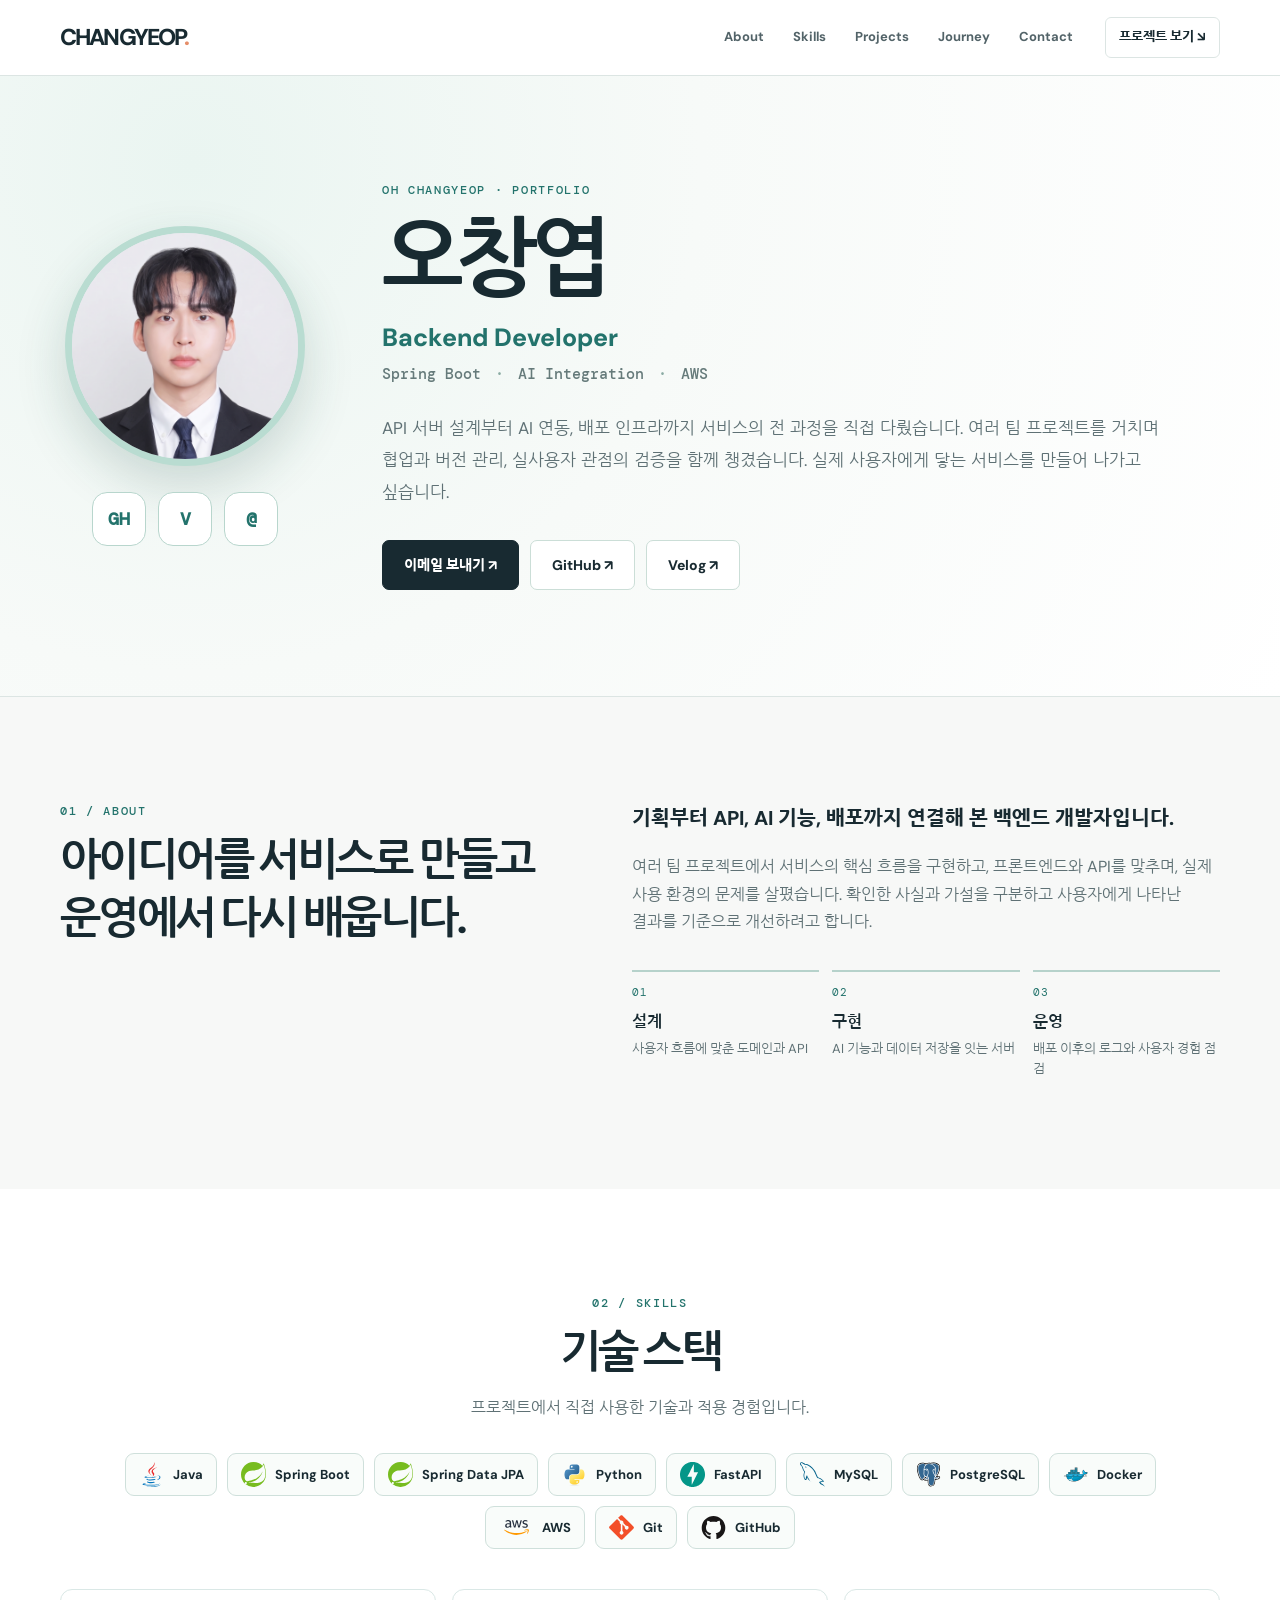
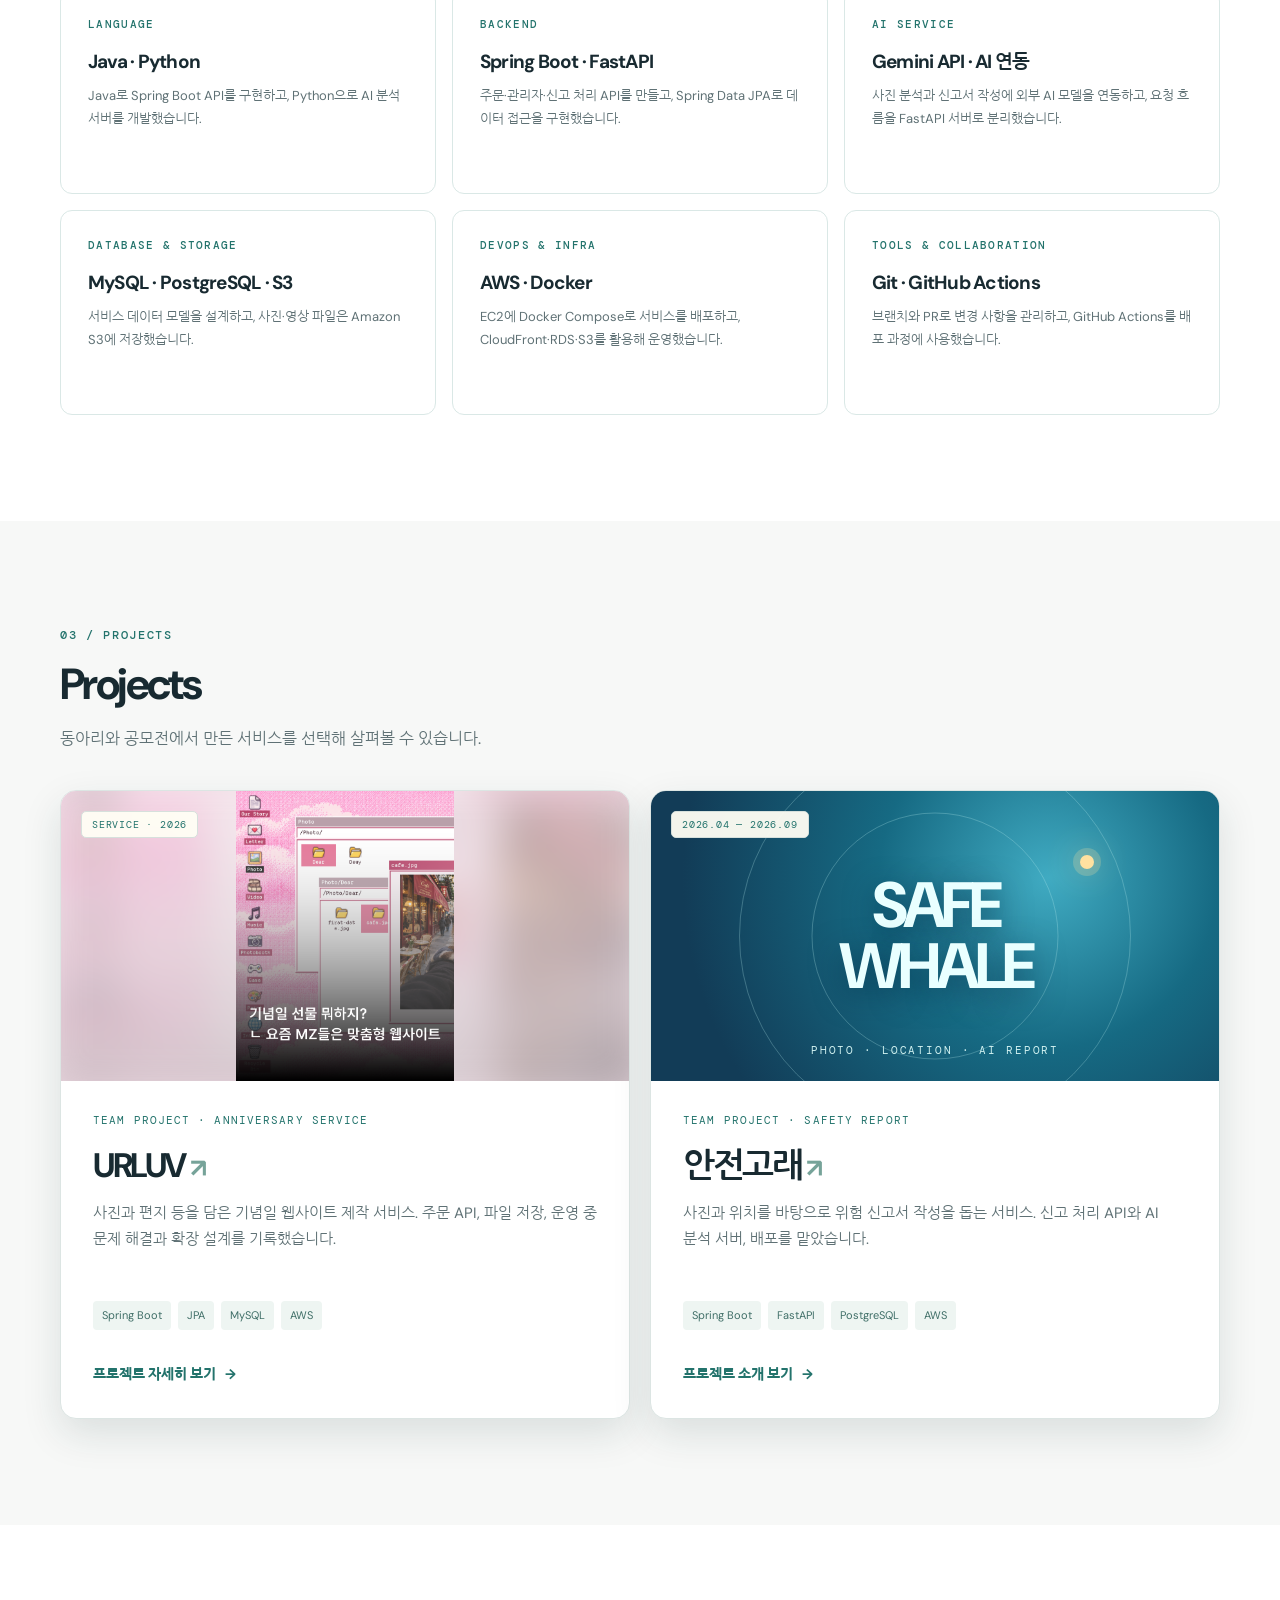
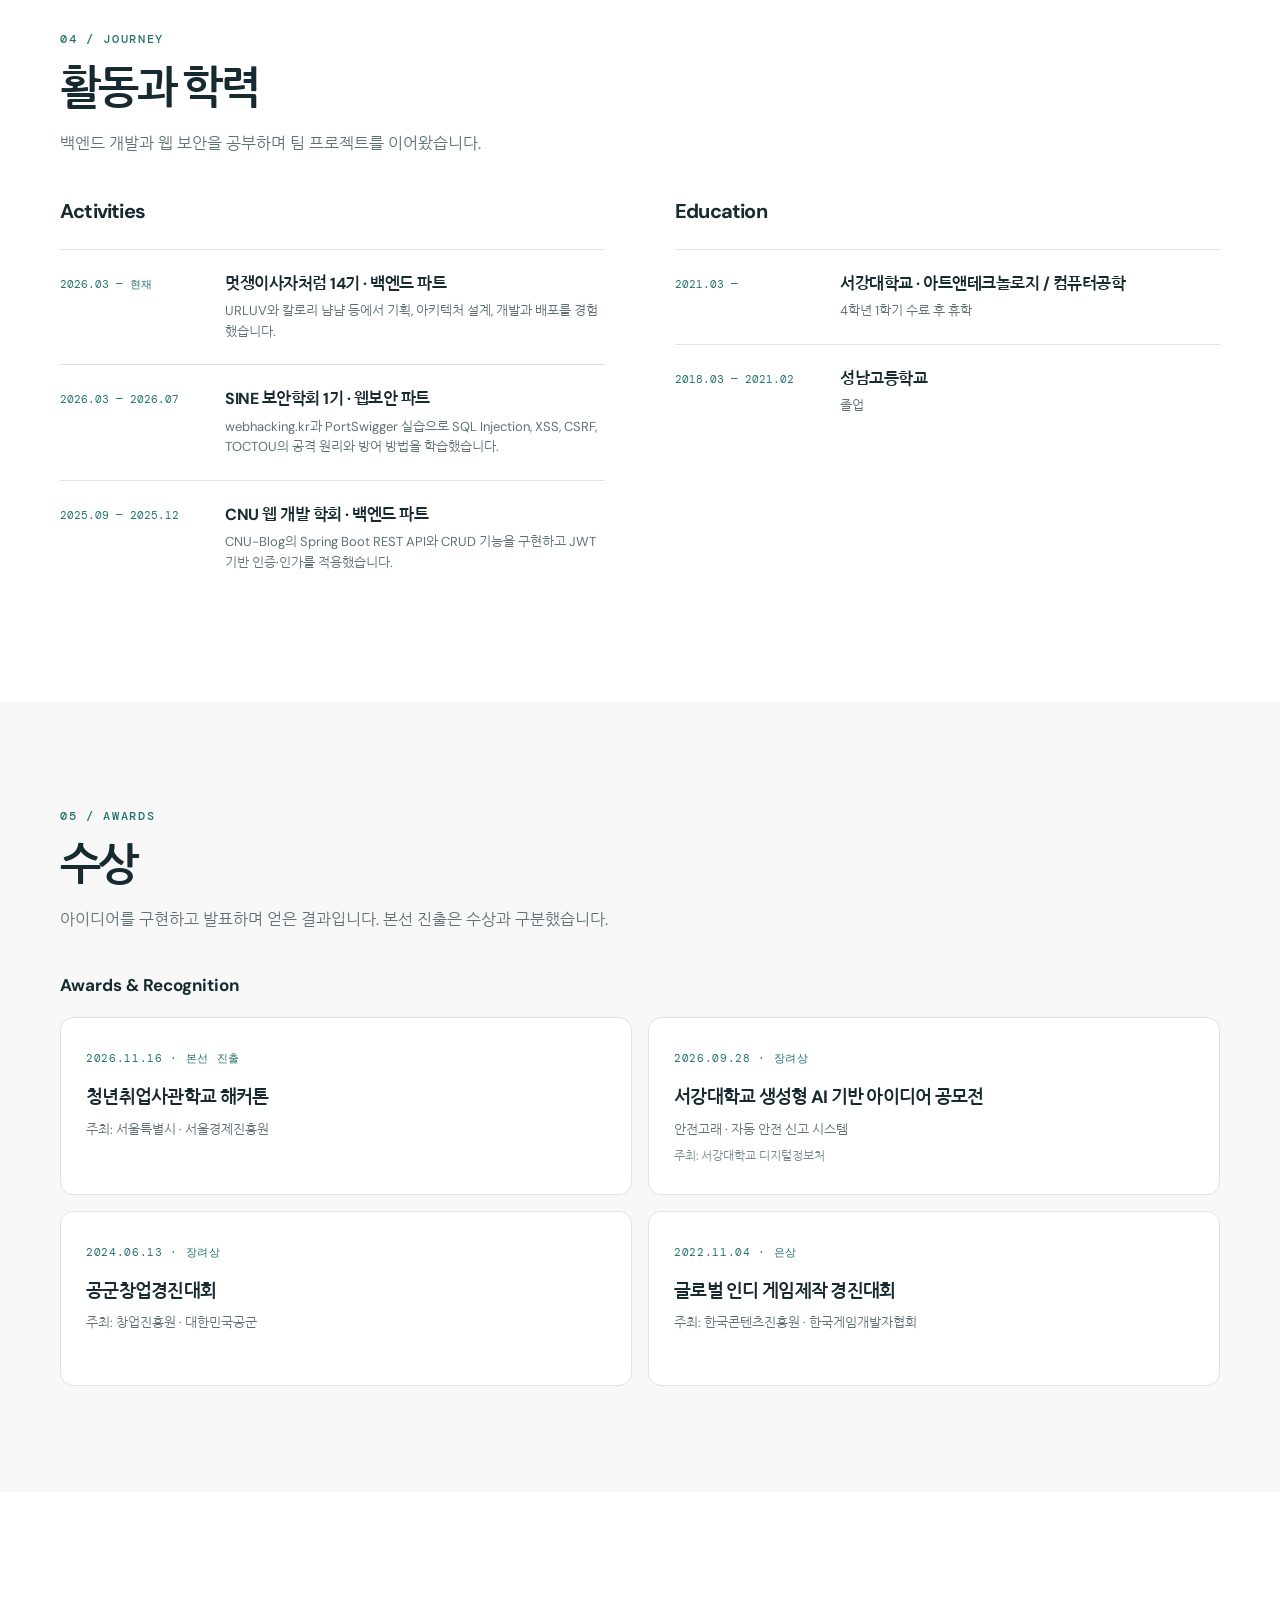
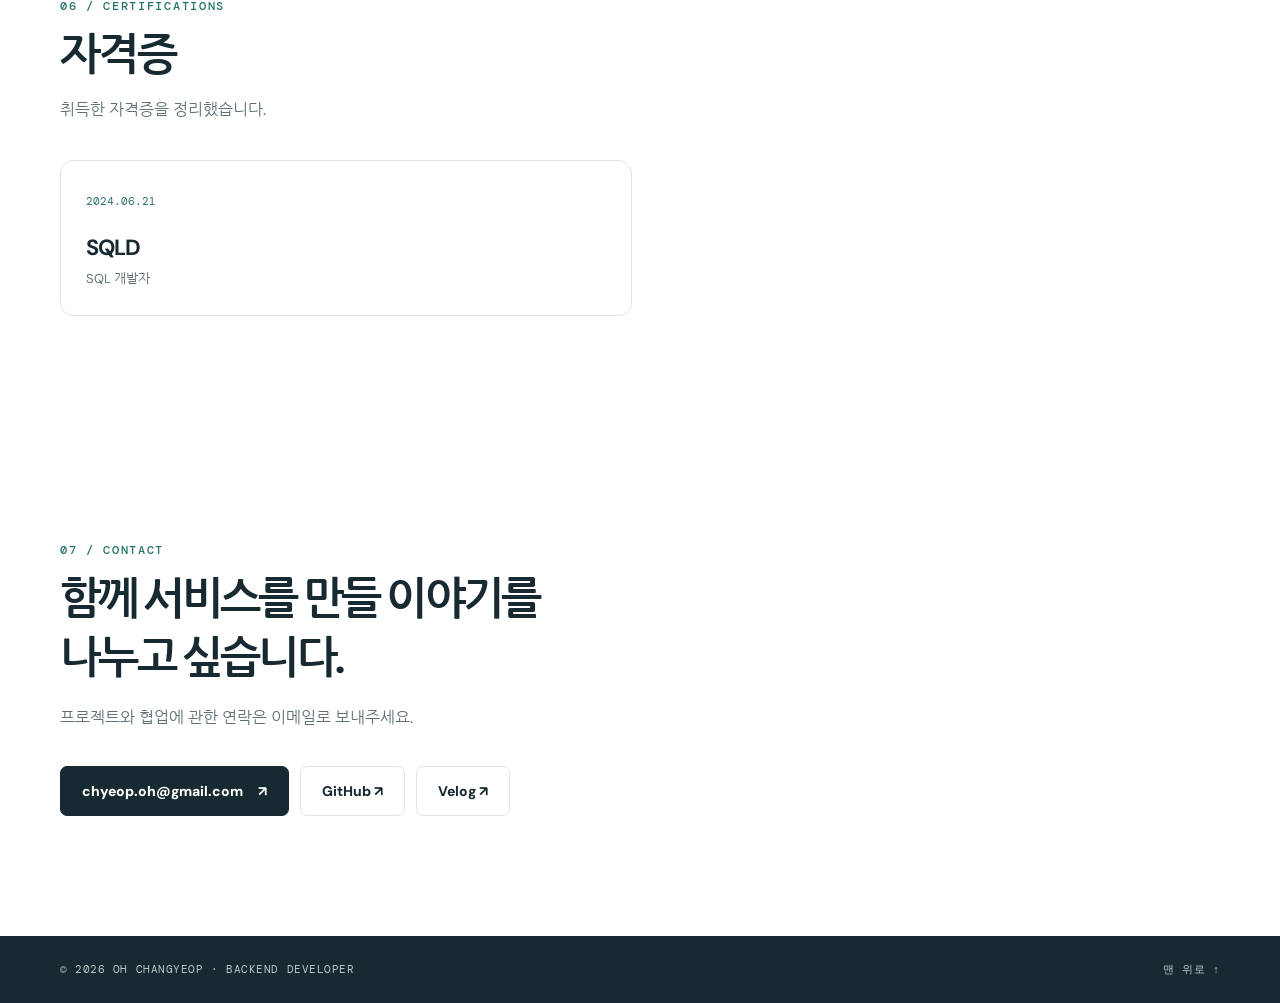
==== commit 01c0e287: "Add technology logos and unify project navigation" ====
--- a/index.html
+++ b/index.html
@@ -6,7 +6,7 @@
   <meta name="description" content="백엔드 개발자 오창엽의 포트폴리오. 프로젝트, 기술, 활동, 수상과 자격증을 소개합니다.">
   <meta name="theme-color" content="#f7f8f7">
   <title>오창엽 | 백엔드 개발자 포트폴리오</title>
-  <link rel="stylesheet" href="home.css?v=5">
+  <link rel="stylesheet" href="home.css?v=6">
 </head>
 <body id="top">
   <a class="skip" href="#main">본문으로 이동</a>
@@ -46,7 +46,7 @@
     <section class="section" id="skills">
       <div class="wrap"><div class="section-heading skills-heading"><p class="eyebrow">02 / SKILLS</p><h2>기술 스택</h2><p>프로젝트에서 직접 사용한 기술과 적용 경험입니다.</p></div>
         <div class="skill-pills" aria-label="사용 기술">
-          <span><b class="pill-mark java">J</b>Java</span><span><b class="pill-mark spring">S</b>Spring Boot</span><span><b class="pill-mark jpa">JPA</b>Spring Data JPA</span><span><b class="pill-mark python">Py</b>Python</span><span><b class="pill-mark fastapi">F</b>FastAPI</span><span><b class="pill-mark mysql">M</b>MySQL</span><span><b class="pill-mark postgres">P</b>PostgreSQL</span><span><b class="pill-mark docker">D</b>Docker</span><span><b class="pill-mark aws">AWS</b>AWS</span><span><b class="pill-mark git">G</b>Git &amp; GitHub</span>
+          <span><img class="skill-logo" src="assets/tech/java.svg" alt="">Java</span><span><img class="skill-logo" src="assets/tech/spring.svg" alt="">Spring Boot</span><span><img class="skill-logo" src="assets/tech/spring.svg" alt="">Spring Data JPA</span><span><img class="skill-logo" src="assets/tech/python.svg" alt="">Python</span><span><img class="skill-logo" src="assets/tech/fastapi.svg" alt="">FastAPI</span><span><img class="skill-logo" src="assets/tech/mysql.svg" alt="">MySQL</span><span><img class="skill-logo" src="assets/tech/postgresql.svg" alt="">PostgreSQL</span><span><img class="skill-logo" src="assets/tech/docker.svg" alt="">Docker</span><span><img class="skill-logo skill-logo-wide" src="assets/tech/aws.svg" alt="">AWS</span><span><img class="skill-logo" src="assets/tech/git.svg" alt="">Git</span><span><img class="skill-logo" src="assets/tech/github.svg" alt="">GitHub</span>
         </div>
         <div class="skill-grid">
           <article class="skill-card"><div class="skill-top"><span>LANGUAGE</span></div><h3>Java · Python</h3><p>Java로 Spring Boot API를 구현하고, Python으로 AI 분석 서버를 개발했습니다.</p></article>
--- a/home.css
+++ b/home.css
@@ -28,8 +28,8 @@
 .skills-heading{text-align:center}
 .skill-pills{display:flex;justify-content:center;flex-wrap:wrap;gap:10px;margin:0 auto 40px;max-width:1050px}
 .skill-pills>span{display:inline-flex;align-items:center;gap:9px;padding:8px 13px;border:1px solid #cfe0db;border-radius:9px;background:#f9fcfa;color:var(--ink);font:700 13px 'DM Sans','Nanum Gothic',sans-serif;white-space:nowrap}
-.pill-mark{width:25px;height:25px;display:inline-grid;place-items:center;border-radius:6px;background:#e9f2ee;color:var(--teal);font:800 12px 'DM Sans',sans-serif;letter-spacing:-.05em}
-.pill-mark.java{color:#c56542}.pill-mark.spring,.pill-mark.jpa{color:#498a42}.pill-mark.python{color:#326ea3}.pill-mark.fastapi{color:#16876f}.pill-mark.mysql{color:#386a9b}.pill-mark.postgres{color:#4a649e}.pill-mark.docker{color:#2974ad}.pill-mark.aws{color:#bb6a25;font-size:9px}.pill-mark.git{color:#c85d43}
+.skill-logo{width:25px;height:25px;display:block;flex:none;object-fit:contain}
+.skill-logo-wide{width:34px}
 #skills .skill-grid{display:grid;grid-template-columns:repeat(3,minmax(0,1fr));gap:16px}
 #skills .skill-card{min-height:205px;padding:27px 27px 24px;background:#fff;box-shadow:none}
 #skills .skill-card:before{display:none}
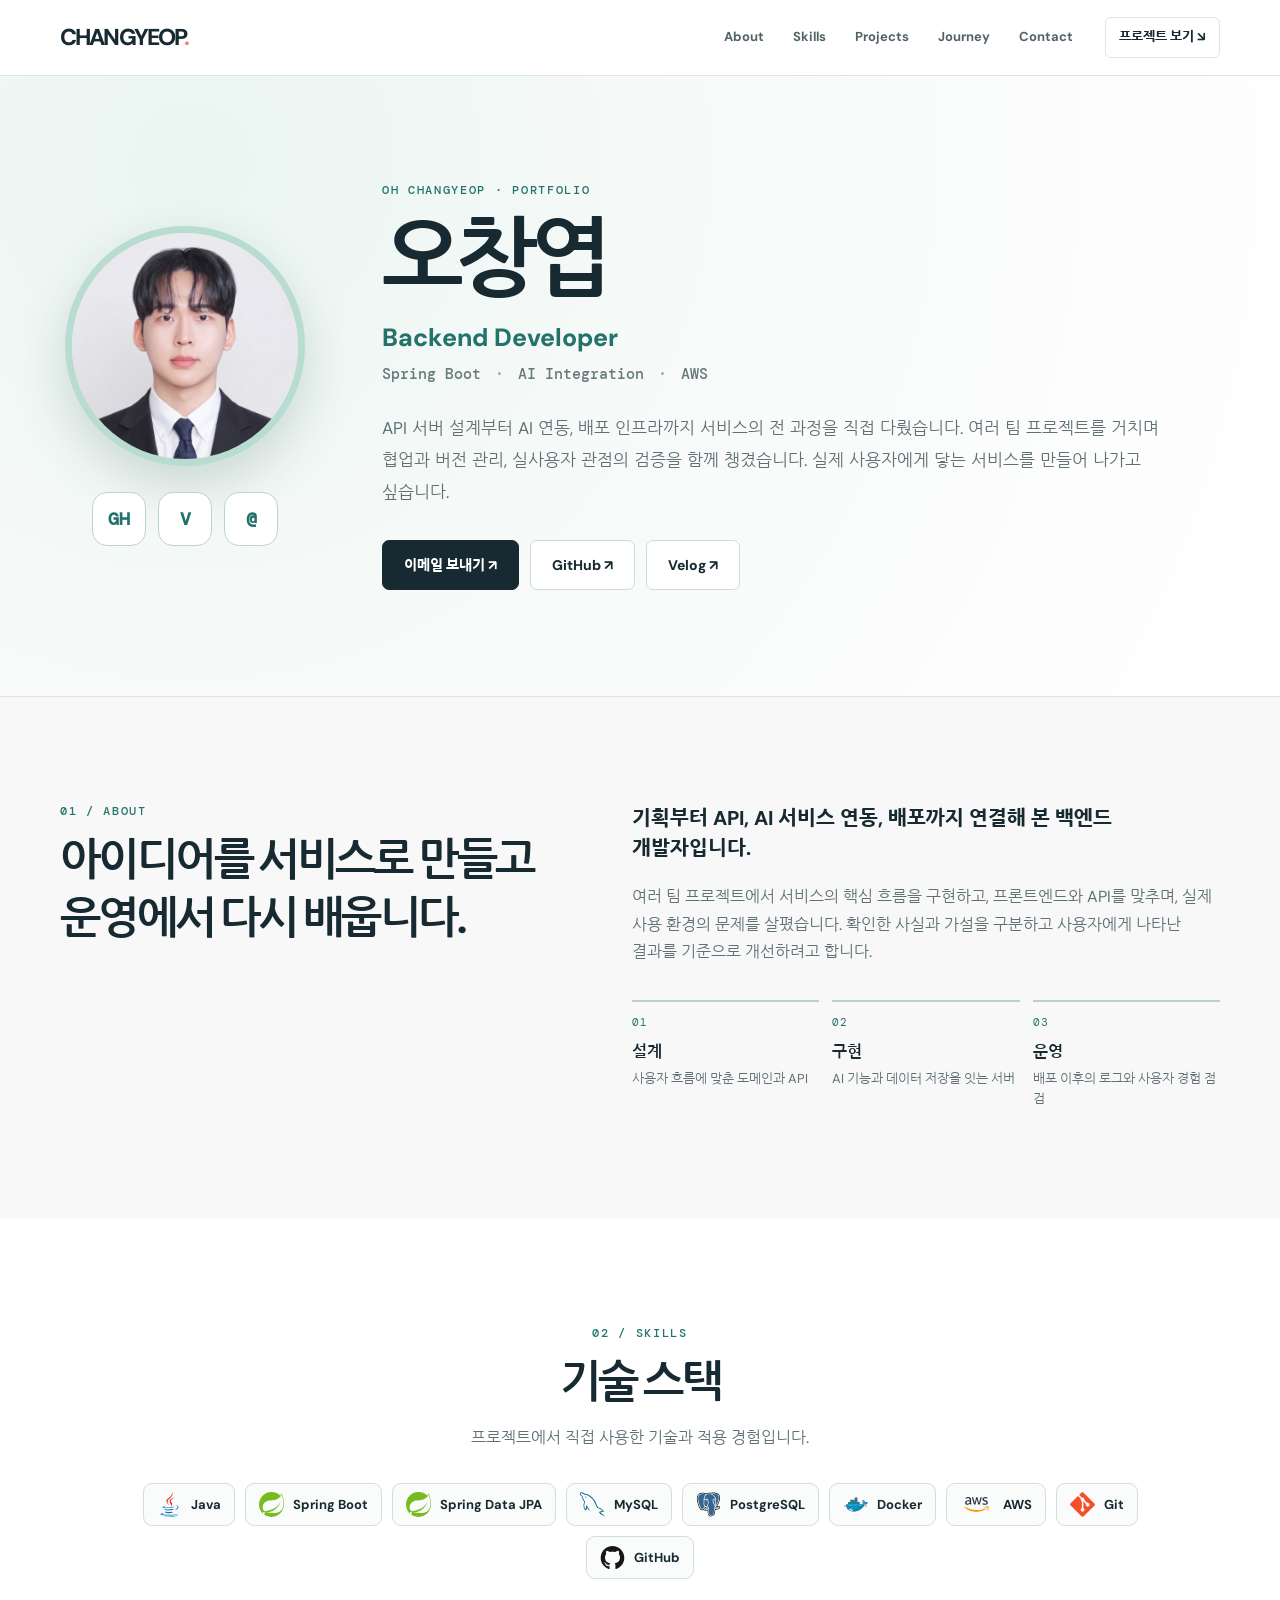
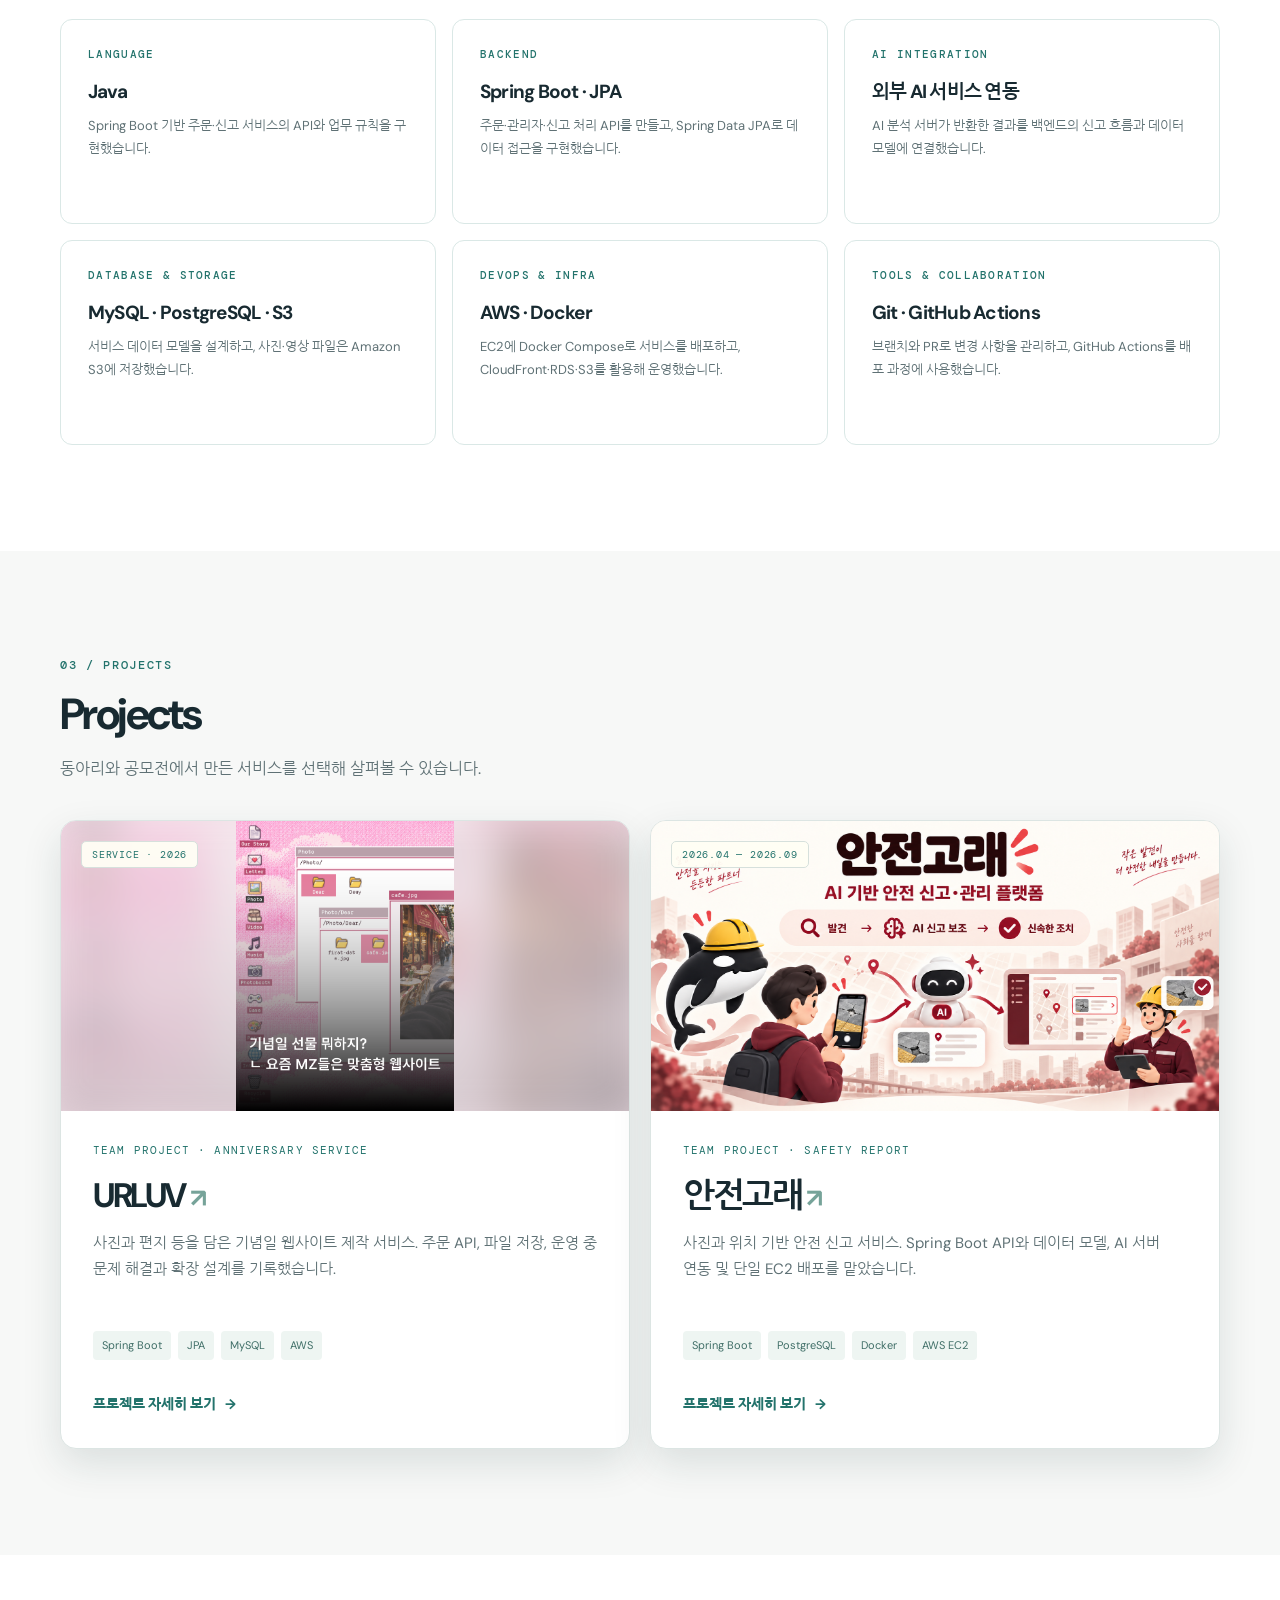
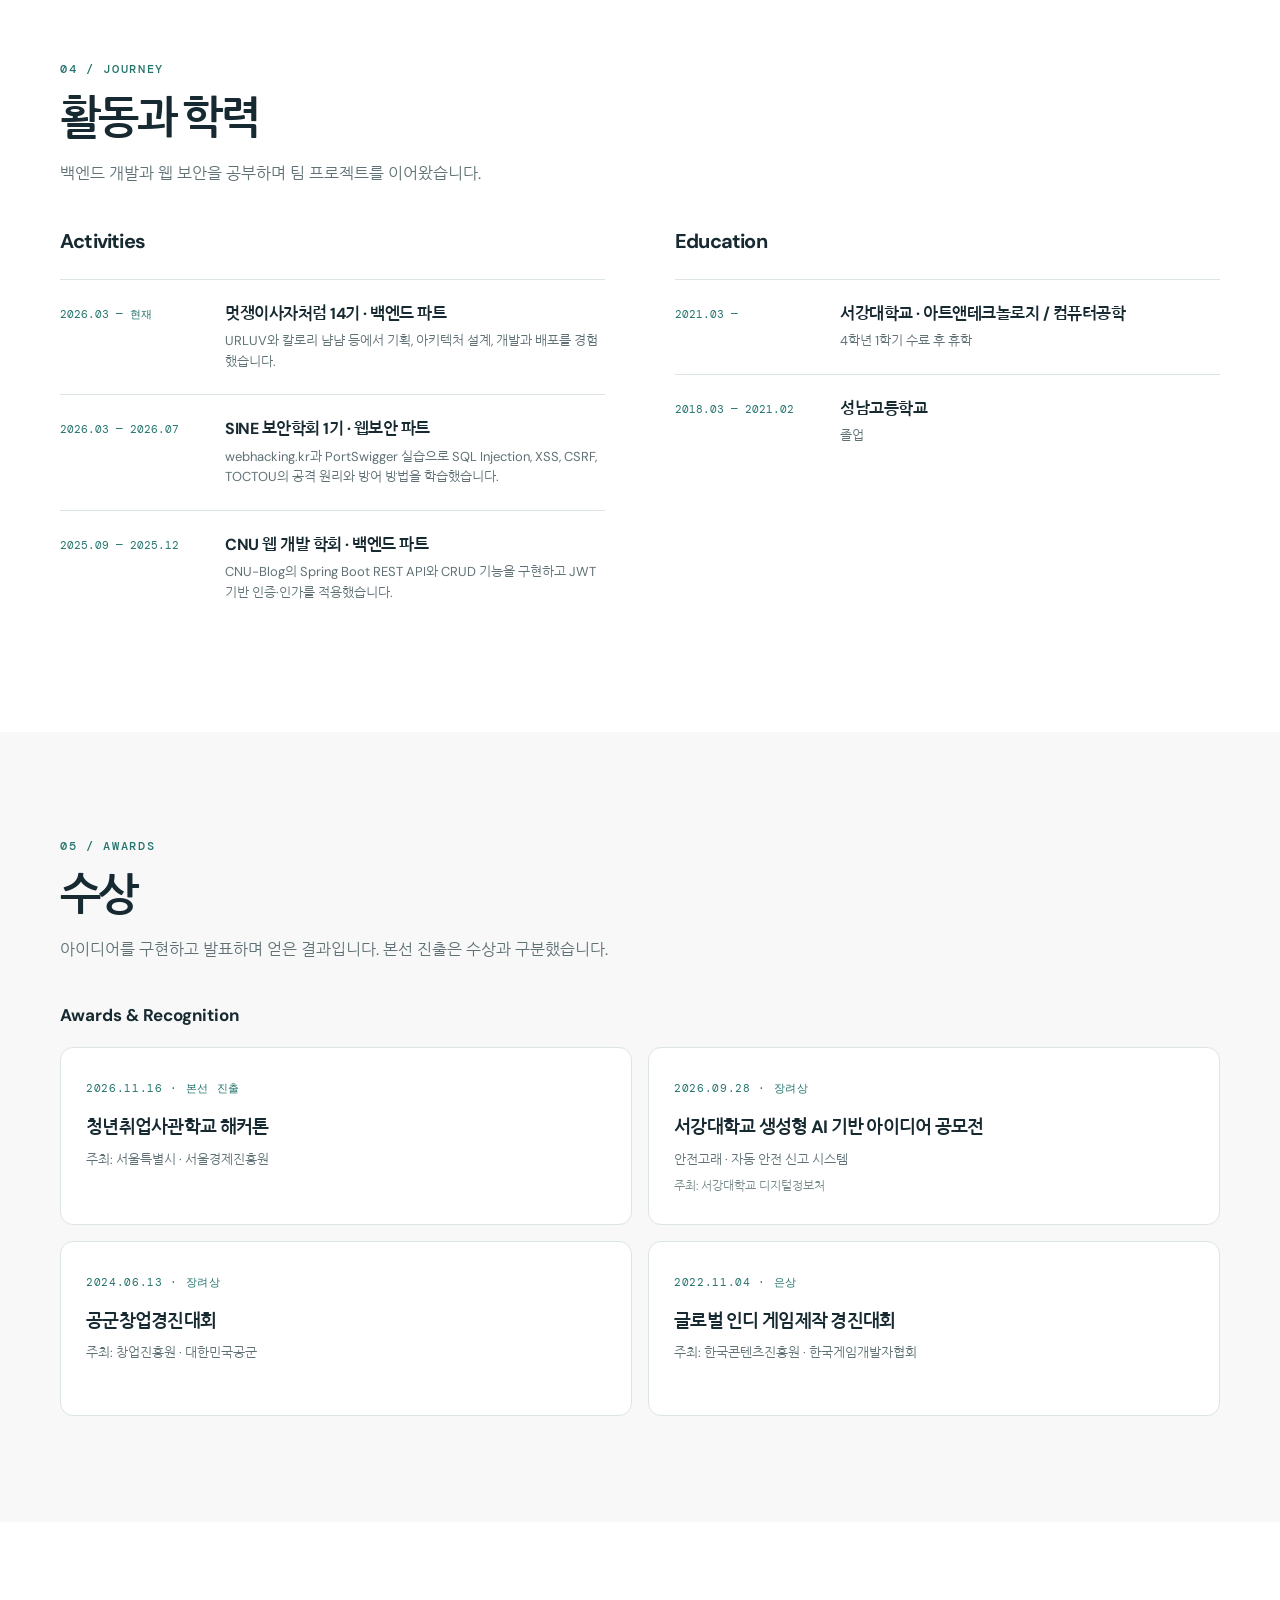
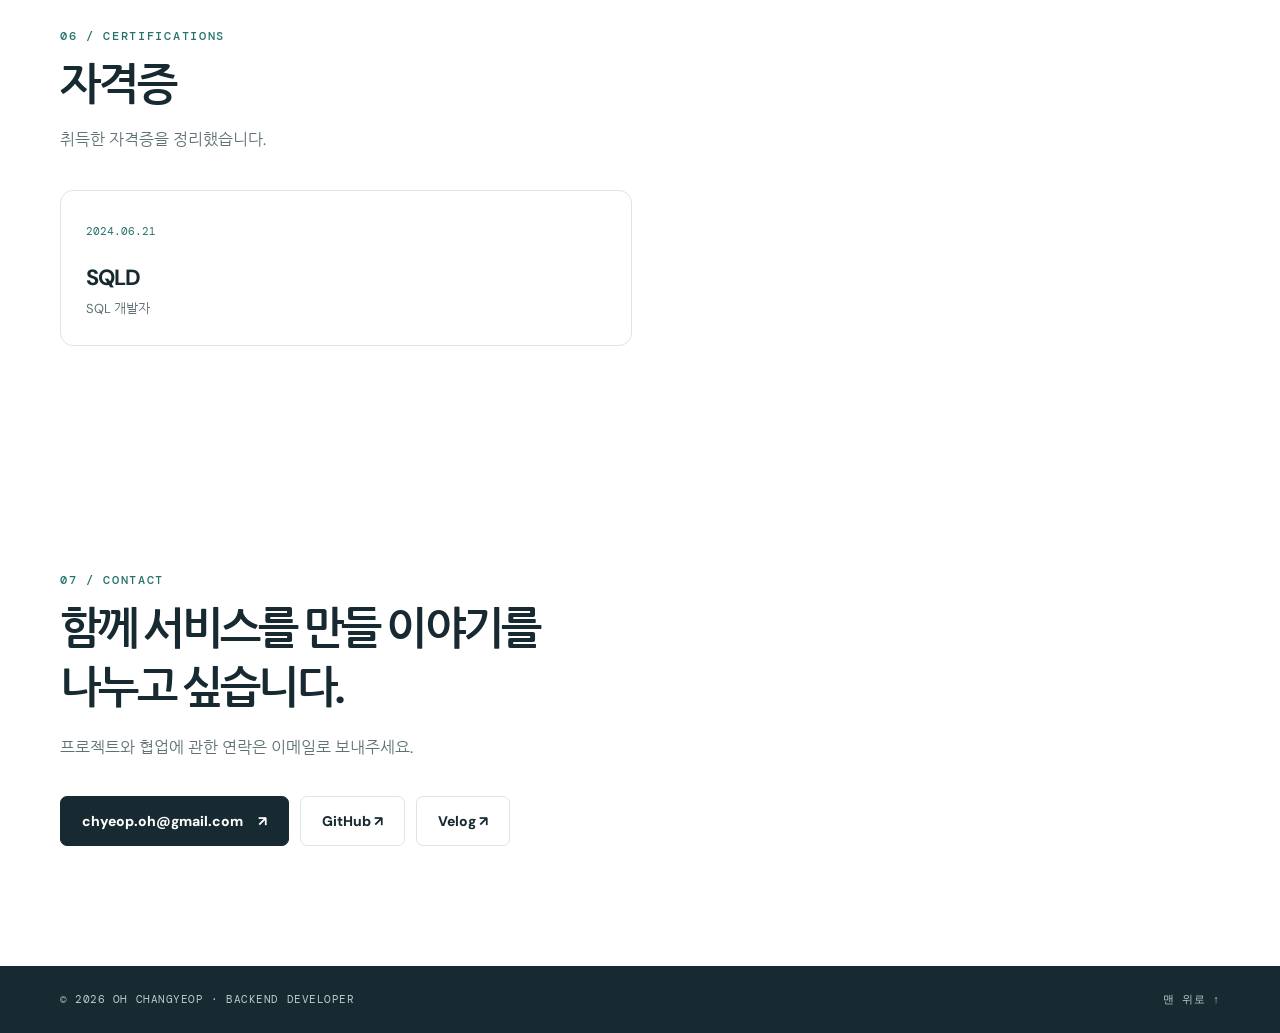
==== commit 1e70c1c9: "feat: expand SafeWhale portfolio with backend and deployment work" ====
--- a/index.html
+++ b/index.html
@@ -6,7 +6,7 @@
   <meta name="description" content="백엔드 개발자 오창엽의 포트폴리오. 프로젝트, 기술, 활동, 수상과 자격증을 소개합니다.">
   <meta name="theme-color" content="#f7f8f7">
   <title>오창엽 | 백엔드 개발자 포트폴리오</title>
-  <link rel="stylesheet" href="home.css?v=6">
+  <link rel="stylesheet" href="home.css?v=7">
 </head>
 <body id="top">
   <a class="skip" href="#main">본문으로 이동</a>
@@ -37,7 +37,7 @@
     <section class="section section-alt" id="about">
       <div class="wrap about-grid">
         <div class="section-intro"><p class="eyebrow">01 / ABOUT</p><h2>아이디어를 서비스로 만들고<br>운영에서 다시 배웁니다.</h2></div>
-        <div class="about-body"><p class="about-strong">기획부터 API, AI 기능, 배포까지 연결해 본 백엔드 개발자입니다.</p><p>여러 팀 프로젝트에서 서비스의 핵심 흐름을 구현하고, 프론트엔드와 API를 맞추며, 실제 사용 환경의 문제를 살폈습니다. 확인한 사실과 가설을 구분하고 사용자에게 나타난 결과를 기준으로 개선하려고 합니다.</p>
+        <div class="about-body"><p class="about-strong">기획부터 API, AI 서비스 연동, 배포까지 연결해 본 백엔드 개발자입니다.</p><p>여러 팀 프로젝트에서 서비스의 핵심 흐름을 구현하고, 프론트엔드와 API를 맞추며, 실제 사용 환경의 문제를 살폈습니다. 확인한 사실과 가설을 구분하고 사용자에게 나타난 결과를 기준으로 개선하려고 합니다.</p>
           <div class="about-notes"><div><span>01</span><strong>설계</strong><p>사용자 흐름에 맞춘 도메인과 API</p></div><div><span>02</span><strong>구현</strong><p>AI 기능과 데이터 저장을 잇는 서버</p></div><div><span>03</span><strong>운영</strong><p>배포 이후의 로그와 사용자 경험 점검</p></div></div>
         </div>
       </div>
@@ -46,12 +46,12 @@
     <section class="section" id="skills">
       <div class="wrap"><div class="section-heading skills-heading"><p class="eyebrow">02 / SKILLS</p><h2>기술 스택</h2><p>프로젝트에서 직접 사용한 기술과 적용 경험입니다.</p></div>
         <div class="skill-pills" aria-label="사용 기술">
-          <span><img class="skill-logo" src="assets/tech/java.svg" alt="">Java</span><span><img class="skill-logo" src="assets/tech/spring.svg" alt="">Spring Boot</span><span><img class="skill-logo" src="assets/tech/spring.svg" alt="">Spring Data JPA</span><span><img class="skill-logo" src="assets/tech/python.svg" alt="">Python</span><span><img class="skill-logo" src="assets/tech/fastapi.svg" alt="">FastAPI</span><span><img class="skill-logo" src="assets/tech/mysql.svg" alt="">MySQL</span><span><img class="skill-logo" src="assets/tech/postgresql.svg" alt="">PostgreSQL</span><span><img class="skill-logo" src="assets/tech/docker.svg" alt="">Docker</span><span><img class="skill-logo skill-logo-wide" src="assets/tech/aws.svg" alt="">AWS</span><span><img class="skill-logo" src="assets/tech/git.svg" alt="">Git</span><span><img class="skill-logo" src="assets/tech/github.svg" alt="">GitHub</span>
+          <span><img class="skill-logo" src="assets/tech/java.svg" alt="">Java</span><span><img class="skill-logo" src="assets/tech/spring.svg" alt="">Spring Boot</span><span><img class="skill-logo" src="assets/tech/spring.svg" alt="">Spring Data JPA</span><span><img class="skill-logo" src="assets/tech/mysql.svg" alt="">MySQL</span><span><img class="skill-logo" src="assets/tech/postgresql.svg" alt="">PostgreSQL</span><span><img class="skill-logo" src="assets/tech/docker.svg" alt="">Docker</span><span><img class="skill-logo skill-logo-wide" src="assets/tech/aws.svg" alt="">AWS</span><span><img class="skill-logo" src="assets/tech/git.svg" alt="">Git</span><span><img class="skill-logo" src="assets/tech/github.svg" alt="">GitHub</span>
         </div>
         <div class="skill-grid">
-          <article class="skill-card"><div class="skill-top"><span>LANGUAGE</span></div><h3>Java · Python</h3><p>Java로 Spring Boot API를 구현하고, Python으로 AI 분석 서버를 개발했습니다.</p></article>
-          <article class="skill-card"><div class="skill-top"><span>BACKEND</span></div><h3>Spring Boot · FastAPI</h3><p>주문·관리자·신고 처리 API를 만들고, Spring Data JPA로 데이터 접근을 구현했습니다.</p></article>
-          <article class="skill-card"><div class="skill-top"><span>AI SERVICE</span></div><h3>Gemini API · AI 연동</h3><p>사진 분석과 신고서 작성에 외부 AI 모델을 연동하고, 요청 흐름을 FastAPI 서버로 분리했습니다.</p></article>
+          <article class="skill-card"><div class="skill-top"><span>LANGUAGE</span></div><h3>Java</h3><p>Spring Boot 기반 주문·신고 서비스의 API와 업무 규칙을 구현했습니다.</p></article>
+          <article class="skill-card"><div class="skill-top"><span>BACKEND</span></div><h3>Spring Boot · JPA</h3><p>주문·관리자·신고 처리 API를 만들고, Spring Data JPA로 데이터 접근을 구현했습니다.</p></article>
+          <article class="skill-card"><div class="skill-top"><span>AI INTEGRATION</span></div><h3>외부 AI 서비스 연동</h3><p>AI 분석 서버가 반환한 결과를 백엔드의 신고 흐름과 데이터 모델에 연결했습니다.</p></article>
           <article class="skill-card"><div class="skill-top"><span>DATABASE &amp; STORAGE</span></div><h3>MySQL · PostgreSQL · S3</h3><p>서비스 데이터 모델을 설계하고, 사진·영상 파일은 Amazon S3에 저장했습니다.</p></article>
           <article class="skill-card"><div class="skill-top"><span>DEVOPS &amp; INFRA</span></div><h3>AWS · Docker</h3><p>EC2에 Docker Compose로 서비스를 배포하고, CloudFront·RDS·S3를 활용해 운영했습니다.</p></article>
           <article class="skill-card"><div class="skill-top"><span>TOOLS &amp; COLLABORATION</span></div><h3>Git · GitHub Actions</h3><p>브랜치와 PR로 변경 사항을 관리하고, GitHub Actions를 배포 과정에 사용했습니다.</p></article>
@@ -67,8 +67,8 @@
             <div class="project-body"><span class="project-type">TEAM PROJECT · ANNIVERSARY SERVICE</span><h3>URLUV <span aria-hidden="true">↗</span></h3><p>사진과 편지 등을 담은 기념일 웹사이트 제작 서비스. 주문 API, 파일 저장, 운영 중 문제 해결과 확장 설계를 기록했습니다.</p><div class="project-tags"><span>Spring Boot</span><span>JPA</span><span>MySQL</span><span>AWS</span></div><span class="project-link">프로젝트 자세히 보기 <b aria-hidden="true">→</b></span></div>
           </a>
           <a class="project-card" href="safewhale.html" aria-label="안전고래 프로젝트 소개 보기">
-            <div class="project-image whale-image"><div class="whale-art" aria-hidden="true"><span class="whale-radar"></span><span class="whale-mark">SAFE<br>WHALE</span><span class="whale-coordinates">PHOTO · LOCATION · AI REPORT</span></div><span class="image-badge">2026.04 — 2026.09</span></div>
-            <div class="project-body"><span class="project-type">TEAM PROJECT · SAFETY REPORT</span><h3>안전고래 <span aria-hidden="true">↗</span></h3><p>사진과 위치를 바탕으로 위험 신고서 작성을 돕는 서비스. 신고 처리 API와 AI 분석 서버, 배포를 맡았습니다.</p><div class="project-tags"><span>Spring Boot</span><span>FastAPI</span><span>PostgreSQL</span><span>AWS</span></div><span class="project-link">프로젝트 소개 보기 <b aria-hidden="true">→</b></span></div>
+            <div class="project-image whale-image"><img src="assets/safewhale-cover.png" alt="안전고래 AI 기반 안전 신고·관리 플랫폼 소개 이미지" loading="lazy"><span class="image-badge">2026.04 — 2026.09</span></div>
+            <div class="project-body"><span class="project-type">TEAM PROJECT · SAFETY REPORT</span><h3>안전고래 <span aria-hidden="true">↗</span></h3><p>사진과 위치 기반 안전 신고 서비스. Spring Boot API와 데이터 모델, AI 서버 연동 및 단일 EC2 배포를 맡았습니다.</p><div class="project-tags"><span>Spring Boot</span><span>PostgreSQL</span><span>Docker</span><span>AWS EC2</span></div><span class="project-link">프로젝트 자세히 보기 <b aria-hidden="true">→</b></span></div>
           </a>
         </div>
       </div>
--- a/home.css
+++ b/home.css
@@ -46,3 +46,4 @@
 .certification-card p{color:var(--muted);font-size:13px;margin:0}
 @media(max-width:900px){#skills .skill-grid{grid-template-columns:repeat(2,minmax(0,1fr))}}
 @media(max-width:650px){.skill-pills{justify-content:flex-start;gap:7px;margin-bottom:26px}.skill-pills>span{font-size:12px;padding:7px 9px}#skills .skill-grid,.certification-grid{grid-template-columns:1fr}#skills .skill-card{min-height:0;padding:23px}}
+.project-image.whale-image{background:#f1e8e2}.project-image.whale-image::before,.project-image.whale-image::after{display:none}.project-image.whale-image img{object-position:center}
